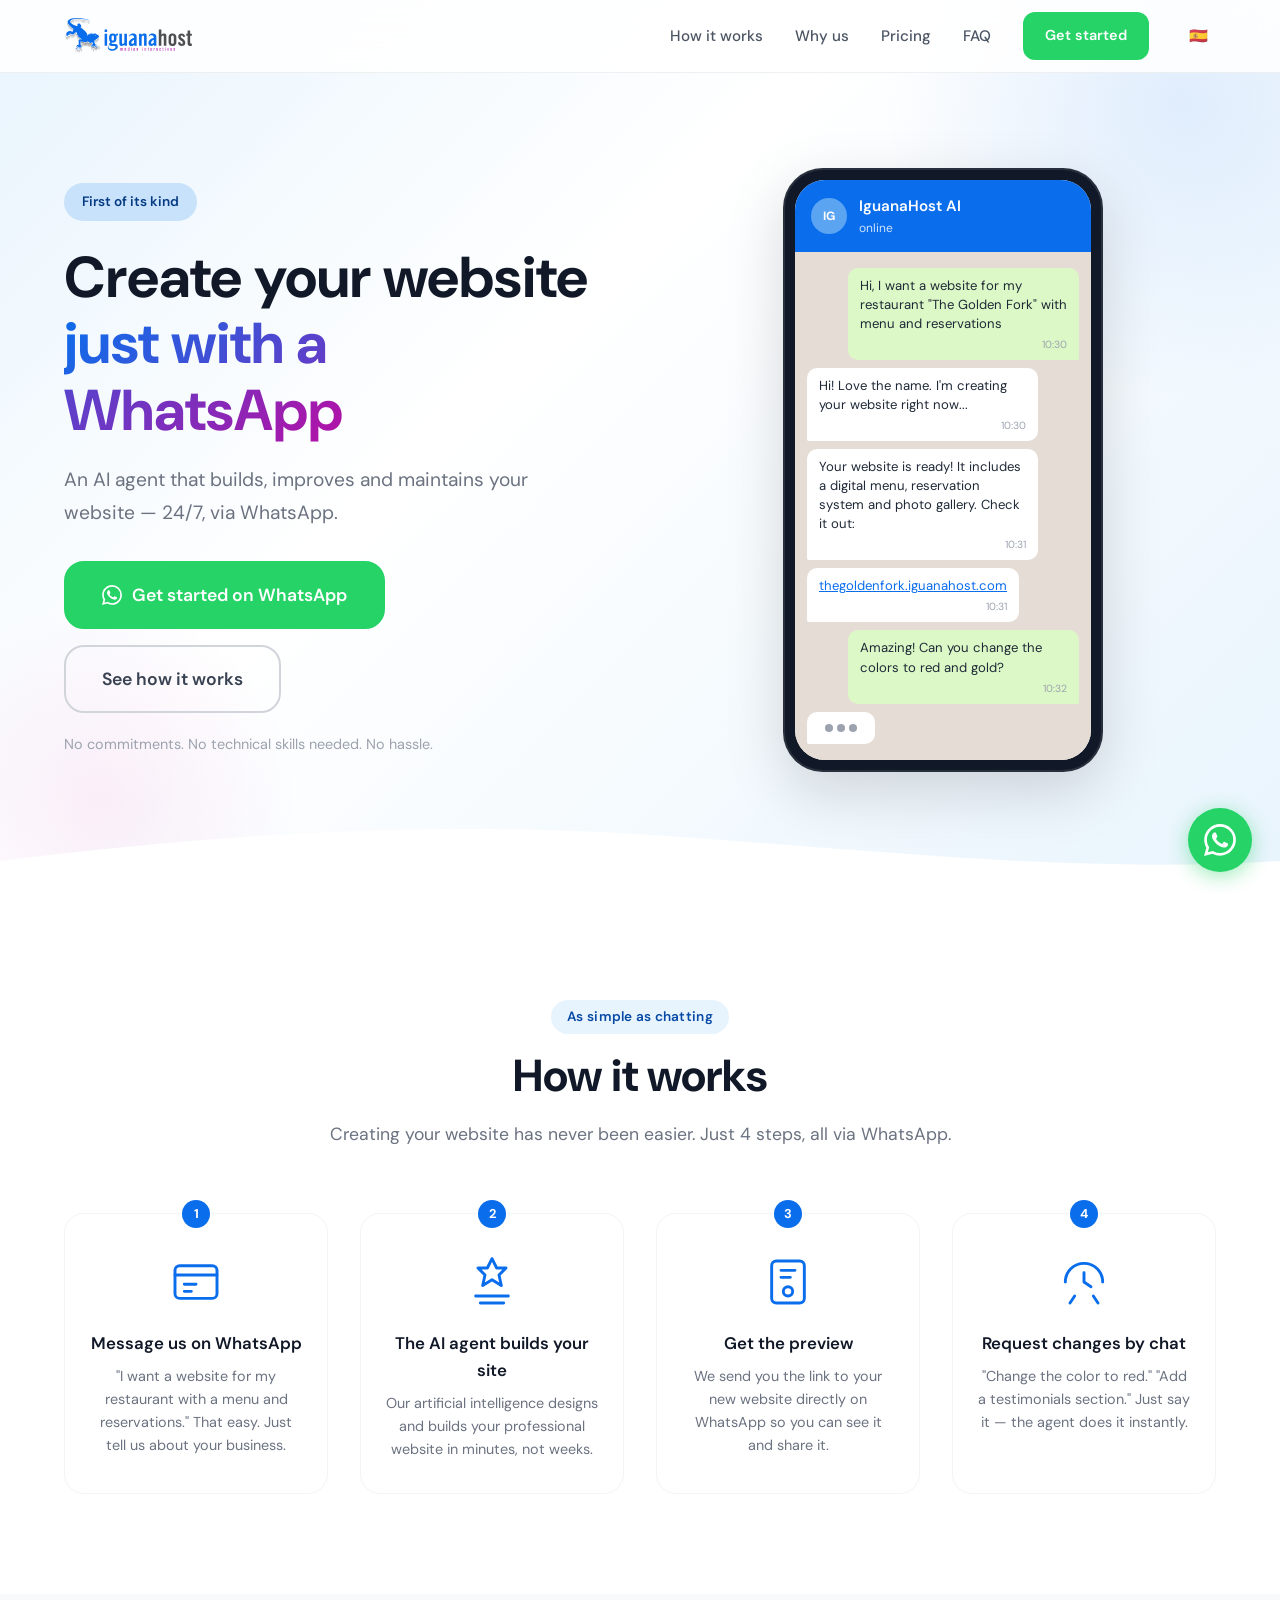
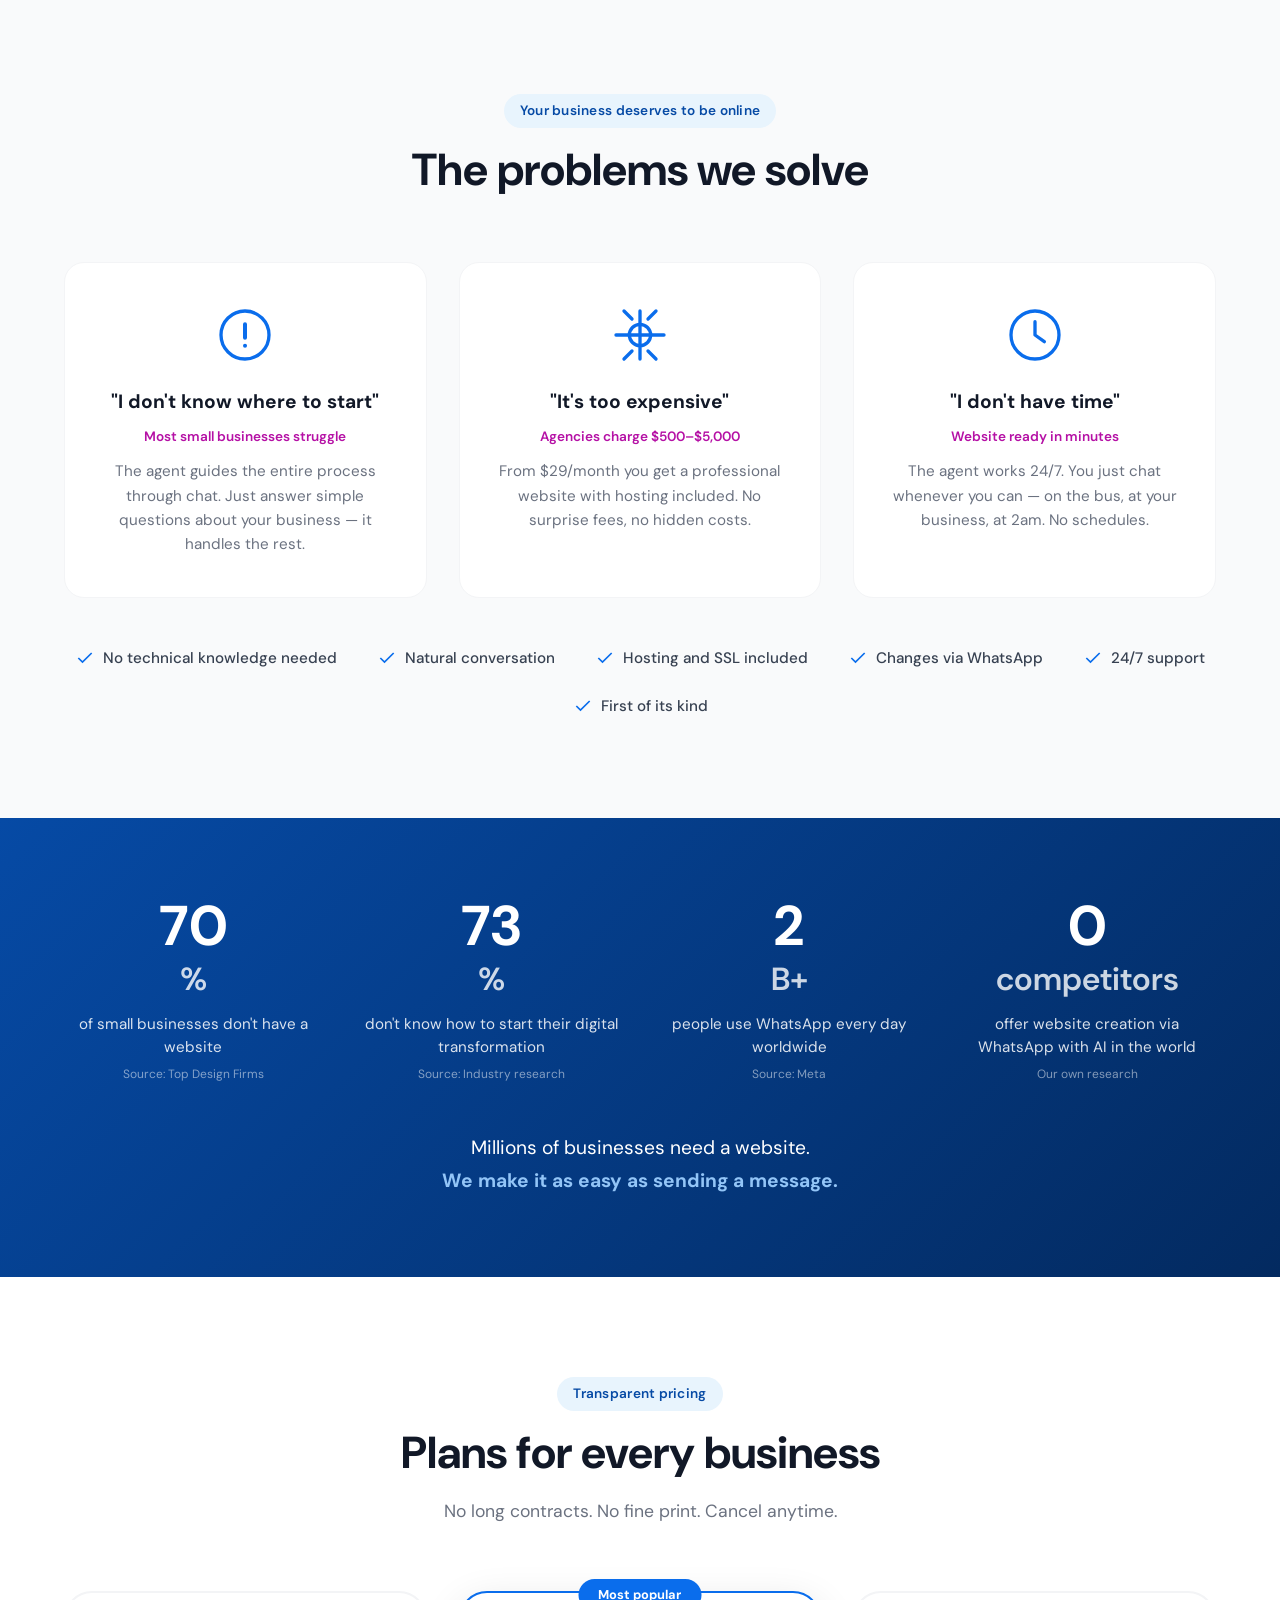
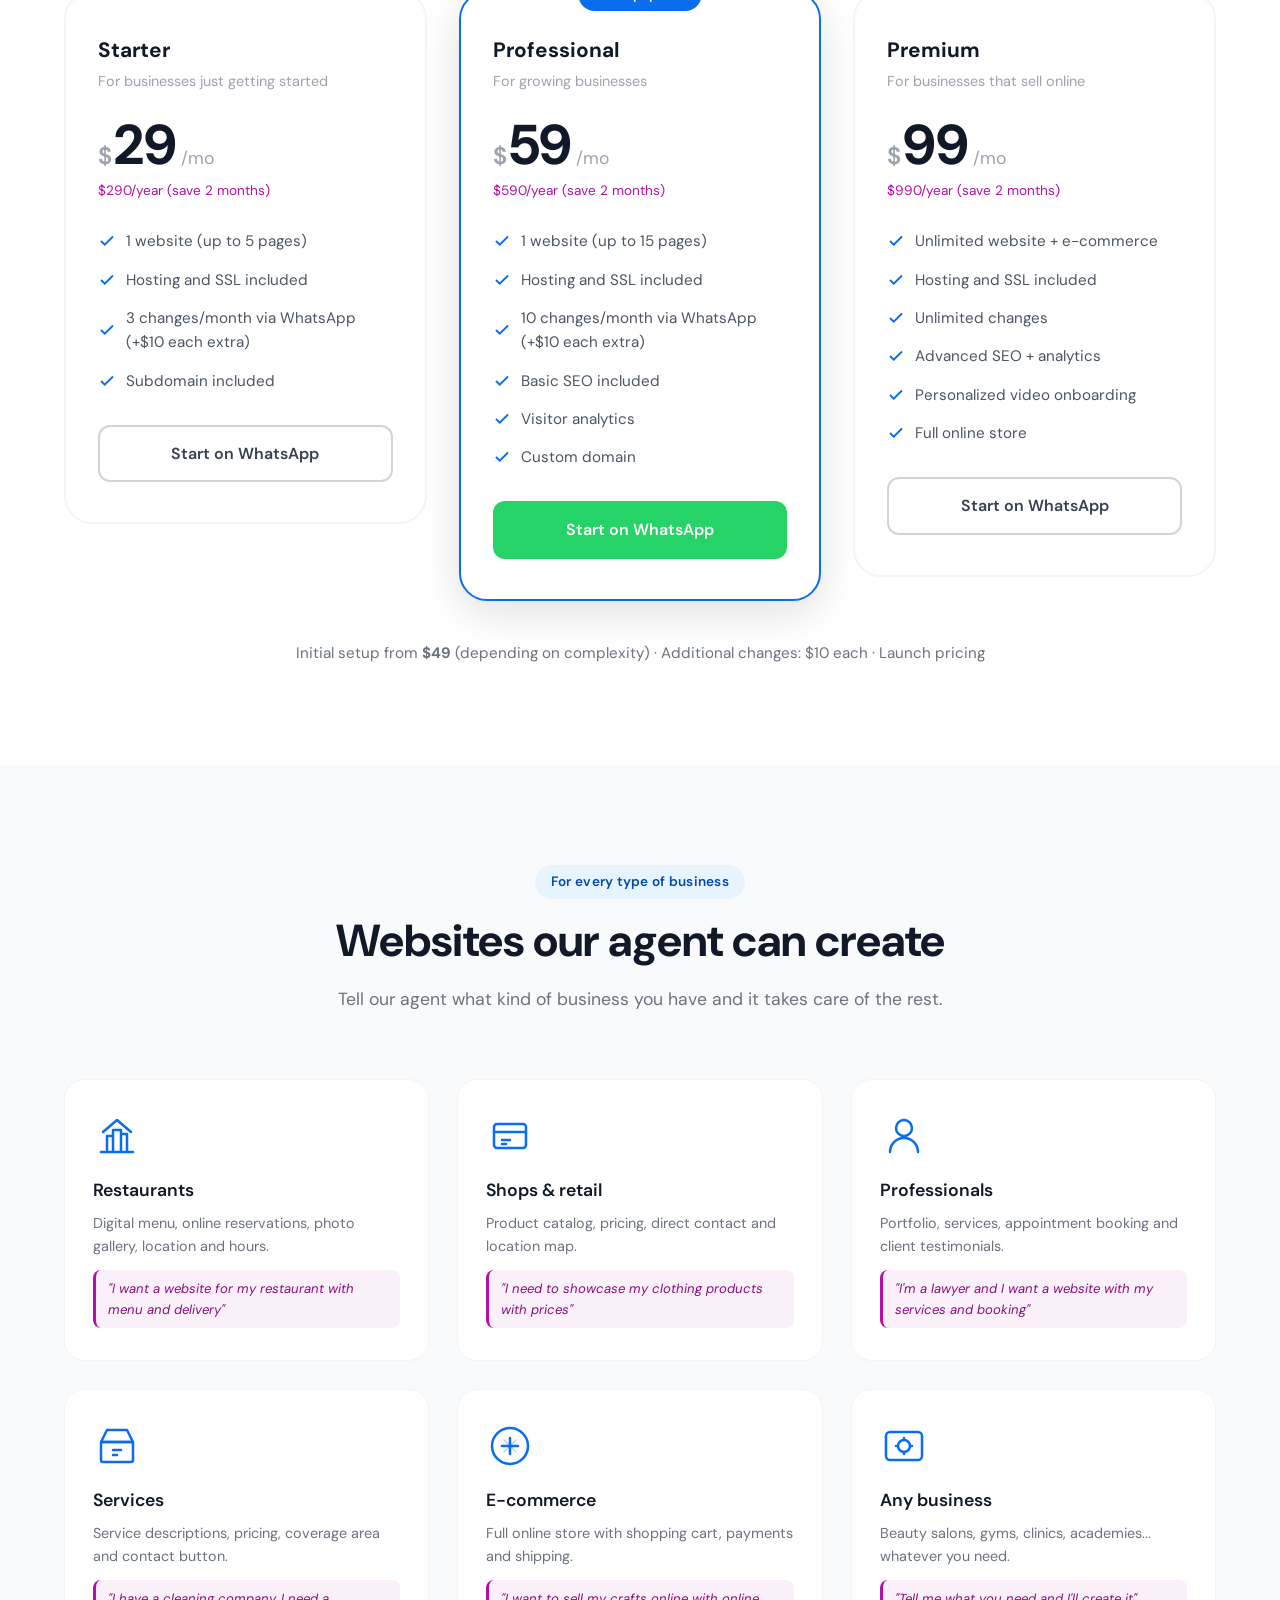
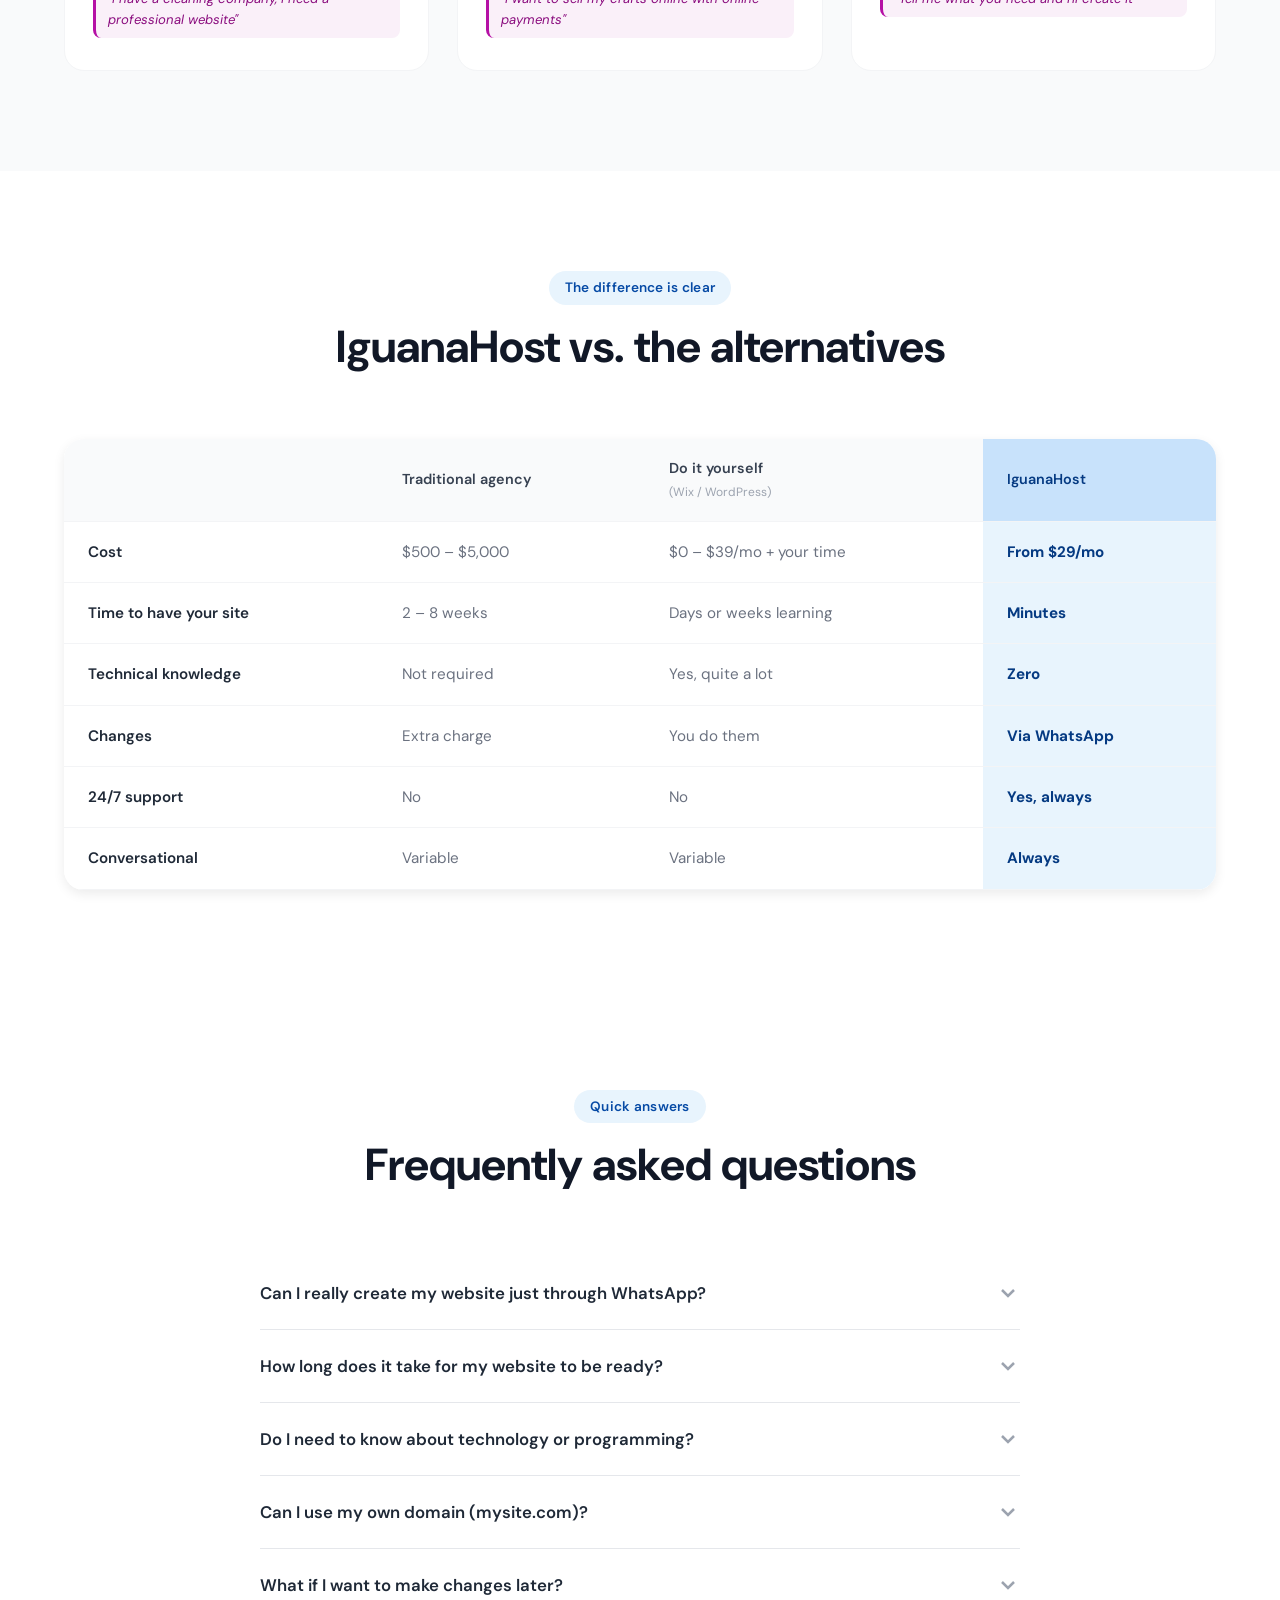
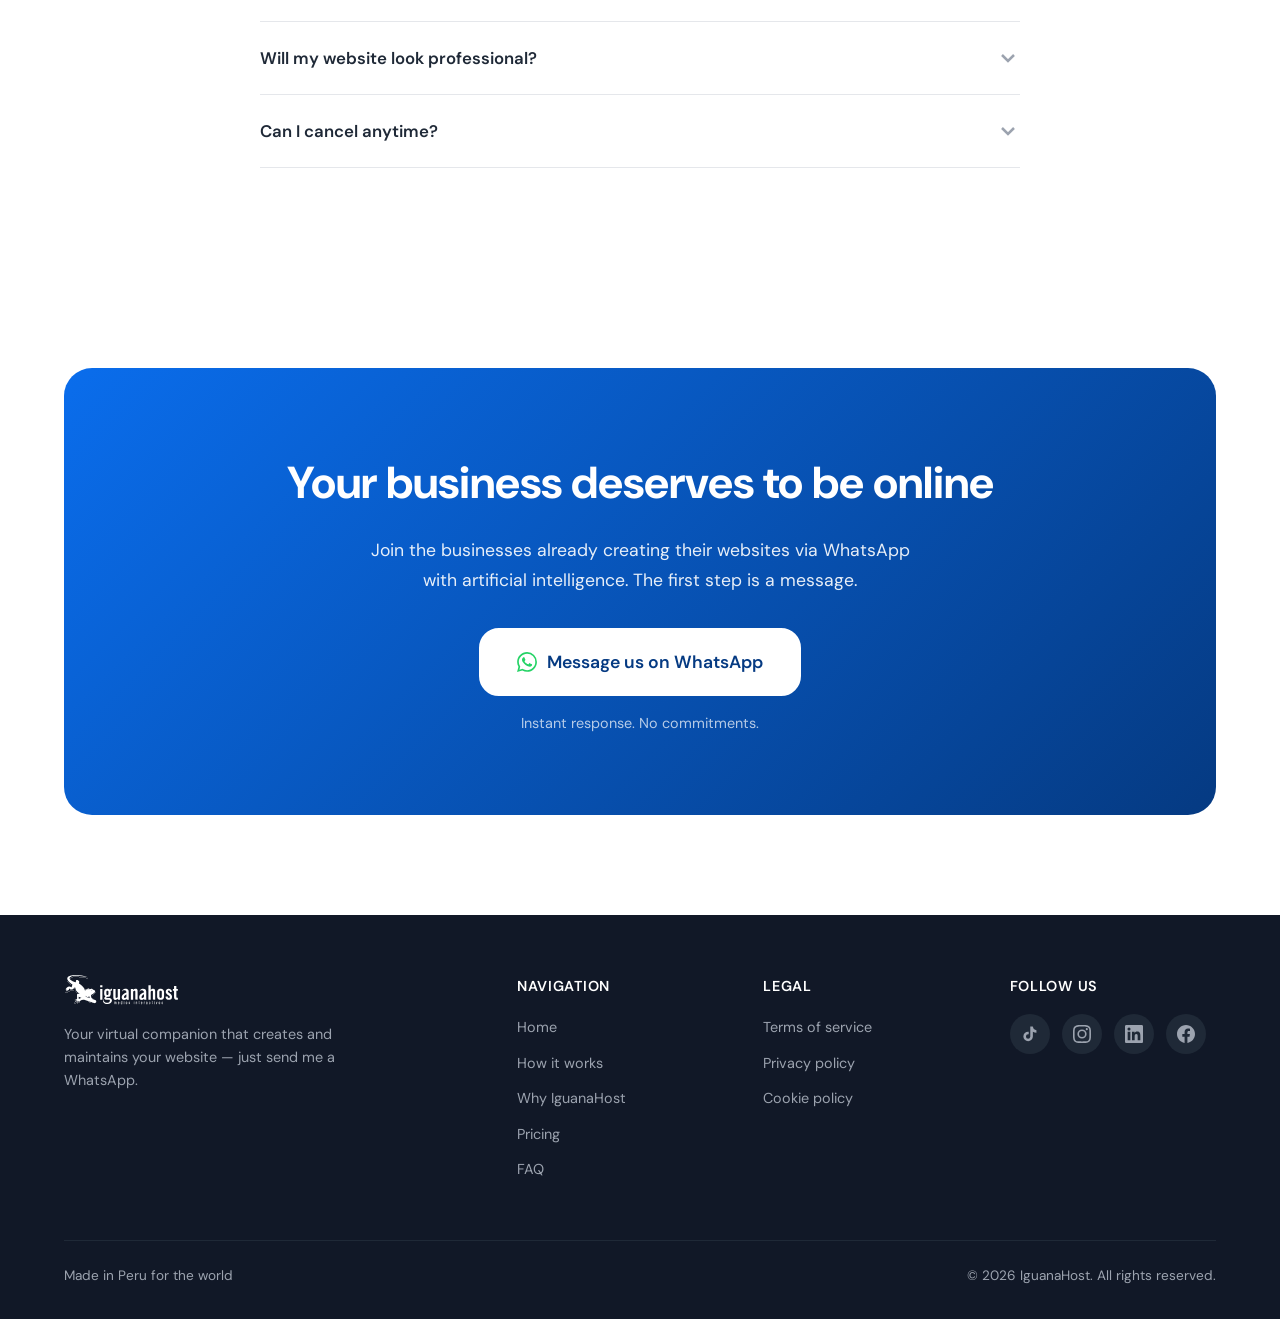
==== en/index.html @ e0871559 "feat: English version with USD pricing + geo-detection + language toggle" ====
<!DOCTYPE html>
<html lang="en">
<head>
  <meta charset="UTF-8">
  <meta name="viewport" content="width=device-width, initial-scale=1.0">
  <title>IguanaHost — Create your website via WhatsApp with artificial intelligence</title>
  <meta name="description" content="The first service that creates, modifies and maintains your website through an AI agent on WhatsApp. From $29/month.">
  <meta property="og:title" content="IguanaHost — Your website via WhatsApp with AI">
  <meta property="og:description" content="Create your professional website with just a WhatsApp message. An AI agent builds, improves and maintains it for you. 24/7.">
  <meta property="og:type" content="website">
  <meta property="og:url" content="https://iguanahost.com/en">
  <meta property="og:image" content="https://iguanahost.com/og-image.jpg">
  <link rel="canonical" href="https://iguanahost.com/en">
  <link rel="alternate" hreflang="es" href="https://iguanahost.com/">
  <link rel="alternate" hreflang="en" href="https://iguanahost.com/en/">
  <link rel="preconnect" href="https://fonts.googleapis.com">
  <link rel="preconnect" href="https://fonts.gstatic.com" crossorigin>
  <link href="https://fonts.googleapis.com/css2?family=DM+Sans:ital,opsz,wght@0,9..40,300;0,9..40,400;0,9..40,500;0,9..40,600;0,9..40,700;1,9..40,400&display=swap" rel="stylesheet">
  <link rel="stylesheet" href="../styles.css">

  <!-- Schema.org markup -->
  <script type="application/ld+json">
  {
    "@context": "https://schema.org",
    "@type": "Organization",
    "name": "IguanaHost",
    "url": "https://iguanahost.com",
    "logo": "https://www.iguanahost.com/iguanalogo.svg",
    "description": "The first conversational web creation service powered by AI agents on WhatsApp.",
    "areaServed": "Worldwide",
    "sameAs": [
      "https://tiktok.com/@iguanahost",
      "https://instagram.com/iguanahost",
      "https://linkedin.com/company/iguanahost",
      "https://facebook.com/iguanahost"
    ]
  }
  </script>
</head>
<body>

  <!-- ========== NAVBAR ========== -->
  <nav class="navbar" id="navbar">
    <div class="container navbar__inner">
      <a href="/en" class="navbar__logo">
        <img class="navbar__logo-icon" src="../iguanalogo.svg" alt="IguanaHost" />
      </a>
      <button class="navbar__toggle" id="navToggle" aria-label="Open menu">
        <span></span><span></span><span></span>
      </button>
      <ul class="navbar__menu" id="navMenu">
        <li><a href="#how-it-works">How it works</a></li>
        <li><a href="#why">Why us</a></li>
        <li><a href="#pricing">Pricing</a></li>
        <li><a href="#faq">FAQ</a></li>
        <li><a href="https://wa.me/51978319571?text=Hi%2C%20I%20want%20to%20create%20my%20website" class="btn btn--sm btn--whatsapp" target="_blank" rel="noopener">Get started</a></li>
        <li><a href="/" class="lang-toggle" onclick="document.cookie='lang=es;path=/;max-age=31536000'" title="Español">&#127466;&#127480;</a></li>
      </ul>
    </div>
  </nav>

  <!-- ========== HERO ========== -->
  <header class="hero" id="top">
    <div class="hero__bg"></div>
    <div class="container hero__inner">
      <div class="hero__content" data-animate="fade-up">
        <span class="hero__badge">First of its kind</span>
        <h1 class="hero__title">
          Create your website<br>
          <span class="hero__title--highlight">just with a WhatsApp</span>
        </h1>
        <p class="hero__subtitle">
          An AI agent that builds, improves and maintains your website — 24/7, via WhatsApp.
        </p>
        <div class="hero__actions">
          <a href="https://wa.me/51978319571?text=Hi%2C%20I%20want%20to%20create%20my%20website" class="btn btn--whatsapp btn--lg" target="_blank" rel="noopener">
            <svg class="btn__icon" viewBox="0 0 24 24" fill="currentColor"><path d="M17.472 14.382c-.297-.149-1.758-.867-2.03-.967-.273-.099-.471-.148-.67.15-.197.297-.767.966-.94 1.164-.173.199-.347.223-.644.075-.297-.15-1.255-.463-2.39-1.475-.883-.788-1.48-1.761-1.653-2.059-.173-.297-.018-.458.13-.606.134-.133.298-.347.446-.52.149-.174.198-.298.298-.497.099-.198.05-.371-.025-.52-.075-.149-.669-1.612-.916-2.207-.242-.579-.487-.5-.669-.51-.173-.008-.371-.01-.57-.01-.198 0-.52.074-.792.372-.272.297-1.04 1.016-1.04 2.479 0 1.462 1.065 2.875 1.213 3.074.149.198 2.096 3.2 5.077 4.487.709.306 1.262.489 1.694.625.712.227 1.36.195 1.871.118.571-.085 1.758-.719 2.006-1.413.248-.694.248-1.289.173-1.413-.074-.124-.272-.198-.57-.347m-5.421 7.403h-.004a9.87 9.87 0 01-5.031-1.378l-.361-.214-3.741.982.998-3.648-.235-.374a9.86 9.86 0 01-1.51-5.26c.001-5.45 4.436-9.884 9.888-9.884 2.64 0 5.122 1.03 6.988 2.898a9.825 9.825 0 012.893 6.994c-.003 5.45-4.437 9.884-9.885 9.884m8.413-18.297A11.815 11.815 0 0012.05 0C5.495 0 .16 5.335.157 11.892c0 2.096.547 4.142 1.588 5.945L.057 24l6.305-1.654a11.882 11.882 0 005.683 1.448h.005c6.554 0 11.89-5.335 11.893-11.893a11.821 11.821 0 00-3.48-8.413z"/></svg>
            Get started on WhatsApp
          </a>
          <a href="#how-it-works" class="btn btn--outline btn--lg">See how it works</a>
        </div>
        <p class="hero__note">No commitments. No technical skills needed. No hassle.</p>
      </div>
      <div class="hero__visual" data-animate="fade-up" data-delay="200">
        <div class="phone-mockup">
          <div class="phone-mockup__screen">
            <div class="chat">
              <div class="chat__header">
                <div class="chat__avatar">IG</div>
                <div>
                  <div class="chat__name">IguanaHost AI</div>
                  <div class="chat__status">online</div>
                </div>
              </div>
              <div class="chat__messages">
                <div class="chat__msg chat__msg--sent">
                  <p>Hi, I want a website for my restaurant "The Golden Fork" with menu and reservations</p>
                  <span class="chat__time">10:30</span>
                </div>
                <div class="chat__msg chat__msg--received">
                  <p>Hi! Love the name. I'm creating your website right now...</p>
                  <span class="chat__time">10:30</span>
                </div>
                <div class="chat__msg chat__msg--received">
                  <p>Your website is ready! It includes a digital menu, reservation system and photo gallery. Check it out:</p>
                  <span class="chat__time">10:31</span>
                </div>
                <div class="chat__msg chat__msg--received chat__msg--link">
                  <p>thegoldenfork.iguanahost.com</p>
                  <span class="chat__time">10:31</span>
                </div>
                <div class="chat__msg chat__msg--sent">
                  <p>Amazing! Can you change the colors to red and gold?</p>
                  <span class="chat__time">10:32</span>
                </div>
                <div class="chat__msg chat__msg--received chat__msg--typing">
                  <div class="typing-dots">
                    <span></span><span></span><span></span>
                  </div>
                </div>
              </div>
            </div>
          </div>
        </div>
      </div>
    </div>
    <div class="hero__wave">
      <svg viewBox="0 0 1440 120" fill="none" xmlns="http://www.w3.org/2000/svg" preserveAspectRatio="none">
        <path d="M0 120V60C240 20 480 0 720 20C960 40 1200 80 1440 60V120H0Z" fill="#ffffff"/>
      </svg>
    </div>
  </header>

  <!-- ========== HOW IT WORKS ========== -->
  <section class="section steps" id="how-it-works">
    <div class="container">
      <div class="section__header" data-animate="fade-up">
        <span class="section__badge">As simple as chatting</span>
        <h2 class="section__title">How it works</h2>
        <p class="section__subtitle">Creating your website has never been easier. Just 4 steps, all via WhatsApp.</p>
      </div>
      <div class="steps__grid">
        <div class="step" data-animate="fade-up" data-delay="0">
          <div class="step__number">1</div>
          <div class="step__icon">
            <svg viewBox="0 0 48 48" fill="none"><rect x="6" y="10" width="36" height="28" rx="4" stroke="currentColor" stroke-width="2.5"/><path d="M6 18h36M14 26h10M14 32h6" stroke="currentColor" stroke-width="2.5" stroke-linecap="round"/></svg>
          </div>
          <h3 class="step__title">Message us on WhatsApp</h3>
          <p class="step__desc">"I want a website for my restaurant with a menu and reservations." That easy. Just tell us about your business.</p>
        </div>
        <div class="step" data-animate="fade-up" data-delay="100">
          <div class="step__number">2</div>
          <div class="step__icon">
            <svg viewBox="0 0 48 48" fill="none"><path d="M24 4l4 8h8l-6 6 2 9-8-5-8 5 2-9-6-6h8l4-8z" stroke="currentColor" stroke-width="2.5" stroke-linejoin="round"/><path d="M10 36h28M14 42h20" stroke="currentColor" stroke-width="2.5" stroke-linecap="round"/></svg>
          </div>
          <h3 class="step__title">The AI agent builds your site</h3>
          <p class="step__desc">Our artificial intelligence designs and builds your professional website in minutes, not weeks.</p>
        </div>
        <div class="step" data-animate="fade-up" data-delay="200">
          <div class="step__number">3</div>
          <div class="step__icon">
            <svg viewBox="0 0 48 48" fill="none"><rect x="10" y="6" width="28" height="36" rx="4" stroke="currentColor" stroke-width="2.5"/><path d="M18 14h12M18 20h8" stroke="currentColor" stroke-width="2.5" stroke-linecap="round"/><circle cx="24" cy="32" r="4" stroke="currentColor" stroke-width="2.5"/></svg>
          </div>
          <h3 class="step__title">Get the preview</h3>
          <p class="step__desc">We send you the link to your new website directly on WhatsApp so you can see it and share it.</p>
        </div>
        <div class="step" data-animate="fade-up" data-delay="300">
          <div class="step__number">4</div>
          <div class="step__icon">
            <svg viewBox="0 0 48 48" fill="none"><path d="M8 24c0-8.837 7.163-16 16-16s16 7.163 16 16" stroke="currentColor" stroke-width="2.5" stroke-linecap="round"/><path d="M24 16v8l6 4" stroke="currentColor" stroke-width="2.5" stroke-linecap="round" stroke-linejoin="round"/><path d="M16 36l-4 6M32 36l4 6" stroke="currentColor" stroke-width="2.5" stroke-linecap="round"/></svg>
          </div>
          <h3 class="step__title">Request changes by chat</h3>
          <p class="step__desc">"Change the color to red." "Add a testimonials section." Just say it — the agent does it instantly.</p>
        </div>
      </div>
    </div>
  </section>

  <!-- ========== WHY IGUANAHOST ========== -->
  <section class="section why" id="why">
    <div class="why__bg"></div>
    <div class="container">
      <div class="section__header" data-animate="fade-up">
        <span class="section__badge">Your business deserves to be online</span>
        <h2 class="section__title">The problems we solve</h2>
      </div>
      <div class="why__grid">
        <div class="why__card" data-animate="fade-up" data-delay="0">
          <div class="why__card-icon">
            <svg viewBox="0 0 48 48" fill="none"><circle cx="24" cy="24" r="18" stroke="currentColor" stroke-width="2.5"/><path d="M24 16v10M24 32h.02" stroke="currentColor" stroke-width="3" stroke-linecap="round"/></svg>
          </div>
          <h3 class="why__card-title">"I don't know where to start"</h3>
          <p class="why__card-stat">Most small businesses struggle</p>
          <p class="why__card-desc">The agent guides the entire process through chat. Just answer simple questions about your business — it handles the rest.</p>
        </div>
        <div class="why__card" data-animate="fade-up" data-delay="100">
          <div class="why__card-icon">
            <svg viewBox="0 0 48 48" fill="none"><path d="M24 6v36M6 24h36" stroke="currentColor" stroke-width="2.5" stroke-linecap="round"/><circle cx="24" cy="24" r="8" stroke="currentColor" stroke-width="2.5"/><path d="M18 12l-6-6M30 12l6-6M18 36l-6 6M30 36l6 6" stroke="currentColor" stroke-width="2.5" stroke-linecap="round"/></svg>
          </div>
          <h3 class="why__card-title">"It's too expensive"</h3>
          <p class="why__card-stat">Agencies charge $500–$5,000</p>
          <p class="why__card-desc">From $29/month you get a professional website with hosting included. No surprise fees, no hidden costs.</p>
        </div>
        <div class="why__card" data-animate="fade-up" data-delay="200">
          <div class="why__card-icon">
            <svg viewBox="0 0 48 48" fill="none"><circle cx="24" cy="24" r="18" stroke="currentColor" stroke-width="2.5"/><path d="M24 14v10l7 5" stroke="currentColor" stroke-width="2.5" stroke-linecap="round" stroke-linejoin="round"/></svg>
          </div>
          <h3 class="why__card-title">"I don't have time"</h3>
          <p class="why__card-stat">Website ready in minutes</p>
          <p class="why__card-desc">The agent works 24/7. You just chat whenever you can — on the bus, at your business, at 2am. No schedules.</p>
        </div>
      </div>
      <div class="why__features" data-animate="fade-up">
        <div class="why__feature">
          <svg viewBox="0 0 24 24" fill="none" stroke="currentColor" stroke-width="2"><polyline points="20 6 9 17 4 12"/></svg>
          <span>No technical knowledge needed</span>
        </div>
        <div class="why__feature">
          <svg viewBox="0 0 24 24" fill="none" stroke="currentColor" stroke-width="2"><polyline points="20 6 9 17 4 12"/></svg>
          <span>Natural conversation</span>
        </div>
        <div class="why__feature">
          <svg viewBox="0 0 24 24" fill="none" stroke="currentColor" stroke-width="2"><polyline points="20 6 9 17 4 12"/></svg>
          <span>Hosting and SSL included</span>
        </div>
        <div class="why__feature">
          <svg viewBox="0 0 24 24" fill="none" stroke="currentColor" stroke-width="2"><polyline points="20 6 9 17 4 12"/></svg>
          <span>Changes via WhatsApp</span>
        </div>
        <div class="why__feature">
          <svg viewBox="0 0 24 24" fill="none" stroke="currentColor" stroke-width="2"><polyline points="20 6 9 17 4 12"/></svg>
          <span>24/7 support</span>
        </div>
        <div class="why__feature">
          <svg viewBox="0 0 24 24" fill="none" stroke="currentColor" stroke-width="2"><polyline points="20 6 9 17 4 12"/></svg>
          <span>First of its kind</span>
        </div>
      </div>
    </div>
  </section>

  <!-- ========== STATS ========== -->
  <section class="section stats">
    <div class="container">
      <div class="stats__grid" data-animate="fade-up">
        <div class="stat">
          <div class="stat__number" data-count="70">0</div>
          <div class="stat__suffix">%</div>
          <p class="stat__label">of small businesses don't have a website</p>
          <span class="stat__source">Source: Top Design Firms</span>
        </div>
        <div class="stat">
          <div class="stat__number" data-count="73">0</div>
          <div class="stat__suffix">%</div>
          <p class="stat__label">don't know how to start their digital transformation</p>
          <span class="stat__source">Source: Industry research</span>
        </div>
        <div class="stat">
          <div class="stat__number" data-count="2">0</div>
          <div class="stat__suffix">B+</div>
          <p class="stat__label">people use WhatsApp every day worldwide</p>
          <span class="stat__source">Source: Meta</span>
        </div>
        <div class="stat">
          <div class="stat__number" data-count="0">0</div>
          <div class="stat__suffix">competitors</div>
          <p class="stat__label">offer website creation via WhatsApp with AI in the world</p>
          <span class="stat__source">Our own research</span>
        </div>
      </div>
      <p class="stats__cta" data-animate="fade-up">Millions of businesses need a website.<br><strong>We make it as easy as sending a message.</strong></p>
    </div>
  </section>

  <!-- ========== PRICING ========== -->
  <section class="section pricing" id="pricing">
    <div class="container">
      <div class="section__header" data-animate="fade-up">
        <span class="section__badge">Transparent pricing</span>
        <h2 class="section__title">Plans for every business</h2>
        <p class="section__subtitle">No long contracts. No fine print. Cancel anytime.</p>
      </div>
      <div class="pricing__grid">
        <!-- Starter -->
        <div class="pricing__card" data-animate="fade-up" data-delay="0">
          <div class="pricing__card-header">
            <h3 class="pricing__plan">Starter</h3>
            <p class="pricing__desc">For businesses just getting started</p>
          </div>
          <div class="pricing__price">
            <span class="pricing__currency">$</span>
            <span class="pricing__amount">29</span>
            <span class="pricing__period">/mo</span>
          </div>
          <p class="pricing__annual">$290/year (save 2 months)</p>
          <ul class="pricing__features">
            <li>
              <svg viewBox="0 0 24 24" fill="none" stroke="currentColor" stroke-width="2.5"><polyline points="20 6 9 17 4 12"/></svg>
              1 website (up to 5 pages)
            </li>
            <li>
              <svg viewBox="0 0 24 24" fill="none" stroke="currentColor" stroke-width="2.5"><polyline points="20 6 9 17 4 12"/></svg>
              Hosting and SSL included
            </li>
            <li>
              <svg viewBox="0 0 24 24" fill="none" stroke="currentColor" stroke-width="2.5"><polyline points="20 6 9 17 4 12"/></svg>
              3 changes/month via WhatsApp (+$10 each extra)
            </li>
            <li>
              <svg viewBox="0 0 24 24" fill="none" stroke="currentColor" stroke-width="2.5"><polyline points="20 6 9 17 4 12"/></svg>
              Subdomain included
            </li>
          </ul>
          <a href="https://wa.me/51978319571?text=Hi%2C%20I'm%20interested%20in%20the%20Starter%20plan" class="btn btn--outline btn--block" target="_blank" rel="noopener">Start on WhatsApp</a>
        </div>
        <!-- Professional -->
        <div class="pricing__card pricing__card--featured" data-animate="fade-up" data-delay="100">
          <div class="pricing__card-badge">Most popular</div>
          <div class="pricing__card-header">
            <h3 class="pricing__plan">Professional</h3>
            <p class="pricing__desc">For growing businesses</p>
          </div>
          <div class="pricing__price">
            <span class="pricing__currency">$</span>
            <span class="pricing__amount">59</span>
            <span class="pricing__period">/mo</span>
          </div>
          <p class="pricing__annual">$590/year (save 2 months)</p>
          <ul class="pricing__features">
            <li>
              <svg viewBox="0 0 24 24" fill="none" stroke="currentColor" stroke-width="2.5"><polyline points="20 6 9 17 4 12"/></svg>
              1 website (up to 15 pages)
            </li>
            <li>
              <svg viewBox="0 0 24 24" fill="none" stroke="currentColor" stroke-width="2.5"><polyline points="20 6 9 17 4 12"/></svg>
              Hosting and SSL included
            </li>
            <li>
              <svg viewBox="0 0 24 24" fill="none" stroke="currentColor" stroke-width="2.5"><polyline points="20 6 9 17 4 12"/></svg>
              10 changes/month via WhatsApp (+$10 each extra)
            </li>
            <li>
              <svg viewBox="0 0 24 24" fill="none" stroke="currentColor" stroke-width="2.5"><polyline points="20 6 9 17 4 12"/></svg>
              Basic SEO included
            </li>
            <li>
              <svg viewBox="0 0 24 24" fill="none" stroke="currentColor" stroke-width="2.5"><polyline points="20 6 9 17 4 12"/></svg>
              Visitor analytics
            </li>
            <li>
              <svg viewBox="0 0 24 24" fill="none" stroke="currentColor" stroke-width="2.5"><polyline points="20 6 9 17 4 12"/></svg>
              Custom domain
            </li>
          </ul>
          <a href="https://wa.me/51978319571?text=Hi%2C%20I'm%20interested%20in%20the%20Professional%20plan" class="btn btn--whatsapp btn--block" target="_blank" rel="noopener">Start on WhatsApp</a>
        </div>
        <!-- Premium -->
        <div class="pricing__card" data-animate="fade-up" data-delay="200">
          <div class="pricing__card-header">
            <h3 class="pricing__plan">Premium</h3>
            <p class="pricing__desc">For businesses that sell online</p>
          </div>
          <div class="pricing__price">
            <span class="pricing__currency">$</span>
            <span class="pricing__amount">99</span>
            <span class="pricing__period">/mo</span>
          </div>
          <p class="pricing__annual">$990/year (save 2 months)</p>
          <ul class="pricing__features">
            <li>
              <svg viewBox="0 0 24 24" fill="none" stroke="currentColor" stroke-width="2.5"><polyline points="20 6 9 17 4 12"/></svg>
              Unlimited website + e-commerce
            </li>
            <li>
              <svg viewBox="0 0 24 24" fill="none" stroke="currentColor" stroke-width="2.5"><polyline points="20 6 9 17 4 12"/></svg>
              Hosting and SSL included
            </li>
            <li>
              <svg viewBox="0 0 24 24" fill="none" stroke="currentColor" stroke-width="2.5"><polyline points="20 6 9 17 4 12"/></svg>
              Unlimited changes
            </li>
            <li>
              <svg viewBox="0 0 24 24" fill="none" stroke="currentColor" stroke-width="2.5"><polyline points="20 6 9 17 4 12"/></svg>
              Advanced SEO + analytics
            </li>
            <li>
              <svg viewBox="0 0 24 24" fill="none" stroke="currentColor" stroke-width="2.5"><polyline points="20 6 9 17 4 12"/></svg>
              Personalized video onboarding
            </li>
            <li>
              <svg viewBox="0 0 24 24" fill="none" stroke="currentColor" stroke-width="2.5"><polyline points="20 6 9 17 4 12"/></svg>
              Full online store
            </li>
          </ul>
          <a href="https://wa.me/51978319571?text=Hi%2C%20I'm%20interested%20in%20the%20Premium%20plan" class="btn btn--outline btn--block" target="_blank" rel="noopener">Start on WhatsApp</a>
        </div>
      </div>
      <p class="pricing__setup" data-animate="fade-up">Initial setup from <strong>$49</strong> (depending on complexity) &middot; Additional changes: $10 each &middot; Launch pricing</p>
    </div>
  </section>

  <!-- ========== USE CASES ========== -->
  <section class="section usecases">
    <div class="container">
      <div class="section__header" data-animate="fade-up">
        <span class="section__badge">For every type of business</span>
        <h2 class="section__title">Websites our agent can create</h2>
        <p class="section__subtitle">Tell our agent what kind of business you have and it takes care of the rest.</p>
      </div>
      <div class="usecases__grid">
        <div class="usecase" data-animate="fade-up" data-delay="0">
          <div class="usecase__icon">
            <svg viewBox="0 0 48 48" fill="none"><path d="M8 40h32M14 40V24h6v16M20 40V18h8v22M28 40V22h6v18" stroke="currentColor" stroke-width="2.5" stroke-linecap="round" stroke-linejoin="round"/><path d="M10 20l14-12 14 12" stroke="currentColor" stroke-width="2.5" stroke-linecap="round" stroke-linejoin="round"/></svg>
          </div>
          <h3 class="usecase__title">Restaurants</h3>
          <p class="usecase__desc">Digital menu, online reservations, photo gallery, location and hours.</p>
          <span class="usecase__example">"I want a website for my restaurant with menu and delivery"</span>
        </div>
        <div class="usecase" data-animate="fade-up" data-delay="100">
          <div class="usecase__icon">
            <svg viewBox="0 0 48 48" fill="none"><rect x="8" y="12" width="32" height="24" rx="3" stroke="currentColor" stroke-width="2.5"/><path d="M8 20h32M16 28h8M16 32h4" stroke="currentColor" stroke-width="2.5" stroke-linecap="round"/></svg>
          </div>
          <h3 class="usecase__title">Shops & retail</h3>
          <p class="usecase__desc">Product catalog, pricing, direct contact and location map.</p>
          <span class="usecase__example">"I need to showcase my clothing products with prices"</span>
        </div>
        <div class="usecase" data-animate="fade-up" data-delay="200">
          <div class="usecase__icon">
            <svg viewBox="0 0 48 48" fill="none"><circle cx="24" cy="16" r="8" stroke="currentColor" stroke-width="2.5"/><path d="M10 40c0-7.732 6.268-14 14-14s14 6.268 14 14" stroke="currentColor" stroke-width="2.5" stroke-linecap="round"/></svg>
          </div>
          <h3 class="usecase__title">Professionals</h3>
          <p class="usecase__desc">Portfolio, services, appointment booking and client testimonials.</p>
          <span class="usecase__example">"I'm a lawyer and I want a website with my services and booking"</span>
        </div>
        <div class="usecase" data-animate="fade-up" data-delay="300">
          <div class="usecase__icon">
            <svg viewBox="0 0 48 48" fill="none"><path d="M14 8h20l6 12H8l6-12z" stroke="currentColor" stroke-width="2.5" stroke-linejoin="round"/><rect x="8" y="20" width="32" height="20" rx="2" stroke="currentColor" stroke-width="2.5"/><path d="M20 28h8M20 33h4" stroke="currentColor" stroke-width="2.5" stroke-linecap="round"/></svg>
          </div>
          <h3 class="usecase__title">Services</h3>
          <p class="usecase__desc">Service descriptions, pricing, coverage area and contact button.</p>
          <span class="usecase__example">"I have a cleaning company, I need a professional website"</span>
        </div>
        <div class="usecase" data-animate="fade-up" data-delay="400">
          <div class="usecase__icon">
            <svg viewBox="0 0 48 48" fill="none"><circle cx="24" cy="24" r="18" stroke="currentColor" stroke-width="2.5"/><path d="M16 24h16M24 16v16" stroke="currentColor" stroke-width="2.5" stroke-linecap="round"/><path d="M18 18l12 12M30 18L18 30" stroke="currentColor" stroke-width="1.5" stroke-linecap="round" opacity=".3"/></svg>
          </div>
          <h3 class="usecase__title">E-commerce</h3>
          <p class="usecase__desc">Full online store with shopping cart, payments and shipping.</p>
          <span class="usecase__example">"I want to sell my crafts online with online payments"</span>
        </div>
        <div class="usecase" data-animate="fade-up" data-delay="500">
          <div class="usecase__icon">
            <svg viewBox="0 0 48 48" fill="none"><rect x="6" y="10" width="36" height="28" rx="4" stroke="currentColor" stroke-width="2.5"/><circle cx="24" cy="24" r="6" stroke="currentColor" stroke-width="2.5"/><path d="M24 18v-2M24 32v-2M30 24h2M16 24h2" stroke="currentColor" stroke-width="2.5" stroke-linecap="round"/></svg>
          </div>
          <h3 class="usecase__title">Any business</h3>
          <p class="usecase__desc">Beauty salons, gyms, clinics, academies... whatever you need.</p>
          <span class="usecase__example">"Tell me what you need and I'll create it"</span>
        </div>
      </div>
    </div>
  </section>

  <!-- ========== COMPARISON ========== -->
  <section class="section comparison">
    <div class="container">
      <div class="section__header" data-animate="fade-up">
        <span class="section__badge">The difference is clear</span>
        <h2 class="section__title">IguanaHost vs. the alternatives</h2>
      </div>
      <div class="comparison__table-wrap" data-animate="fade-up">
        <table class="comparison__table">
          <thead>
            <tr>
              <th></th>
              <th>Traditional agency</th>
              <th>Do it yourself<br><small>(Wix / WordPress)</small></th>
              <th class="comparison__highlight">IguanaHost</th>
            </tr>
          </thead>
          <tbody>
            <tr>
              <td class="comparison__label">Cost</td>
              <td>$500 – $5,000</td>
              <td>$0 – $39/mo + your time</td>
              <td class="comparison__highlight"><strong>From $29/mo</strong></td>
            </tr>
            <tr>
              <td class="comparison__label">Time to have your site</td>
              <td>2 – 8 weeks</td>
              <td>Days or weeks learning</td>
              <td class="comparison__highlight"><strong>Minutes</strong></td>
            </tr>
            <tr>
              <td class="comparison__label">Technical knowledge</td>
              <td>Not required</td>
              <td>Yes, quite a lot</td>
              <td class="comparison__highlight"><strong>Zero</strong></td>
            </tr>
            <tr>
              <td class="comparison__label">Changes</td>
              <td>Extra charge</td>
              <td>You do them</td>
              <td class="comparison__highlight"><strong>Via WhatsApp</strong></td>
            </tr>
            <tr>
              <td class="comparison__label">24/7 support</td>
              <td>No</td>
              <td>No</td>
              <td class="comparison__highlight"><strong>Yes, always</strong></td>
            </tr>
            <tr>
              <td class="comparison__label">Conversational</td>
              <td>Variable</td>
              <td>Variable</td>
              <td class="comparison__highlight"><strong>Always</strong></td>
            </tr>
          </tbody>
        </table>
      </div>
    </div>
  </section>

  <!-- ========== FAQ ========== -->
  <section class="section faq" id="faq">
    <div class="container">
      <div class="section__header" data-animate="fade-up">
        <span class="section__badge">Quick answers</span>
        <h2 class="section__title">Frequently asked questions</h2>
      </div>
      <div class="faq__list" data-animate="fade-up">
        <div class="faq__item">
          <button class="faq__question" aria-expanded="false">
            <span>Can I really create my website just through WhatsApp?</span>
            <svg class="faq__chevron" viewBox="0 0 24 24" fill="none" stroke="currentColor" stroke-width="2.5"><path d="M6 9l6 6 6-6"/></svg>
          </button>
          <div class="faq__answer">
            <p>Yes. Our AI agent understands what you need through natural conversation. Just tell it about your business, what you want to show, and it builds your complete website. It's like talking to an expert web designer, but available 24/7.</p>
          </div>
        </div>
        <div class="faq__item">
          <button class="faq__question" aria-expanded="false">
            <span>How long does it take for my website to be ready?</span>
            <svg class="faq__chevron" viewBox="0 0 24 24" fill="none" stroke="currentColor" stroke-width="2.5"><path d="M6 9l6 6 6-6"/></svg>
          </button>
          <div class="faq__answer">
            <p>The first version of your website can be ready in minutes. Iterations and adjustments you request are also fast — usually in less than a minute after your message.</p>
          </div>
        </div>
        <div class="faq__item">
          <button class="faq__question" aria-expanded="false">
            <span>Do I need to know about technology or programming?</span>
            <svg class="faq__chevron" viewBox="0 0 24 24" fill="none" stroke="currentColor" stroke-width="2.5"><path d="M6 9l6 6 6-6"/></svg>
          </button>
          <div class="faq__answer">
            <p>Not at all. If you know how to use WhatsApp, you can have your website. You don't need to know about HTML, design, hosting or anything technical. Our agent takes care of absolutely everything.</p>
          </div>
        </div>
        <div class="faq__item">
          <button class="faq__question" aria-expanded="false">
            <span>Can I use my own domain (mysite.com)?</span>
            <svg class="faq__chevron" viewBox="0 0 24 24" fill="none" stroke="currentColor" stroke-width="2.5"><path d="M6 9l6 6 6-6"/></svg>
          </button>
          <div class="faq__answer">
            <p>Yes, we help you connect your own domain. We also offer free subdomains like yourbusiness.iguanahost.com so you can get started immediately while you configure your domain.</p>
          </div>
        </div>
        <div class="faq__item">
          <button class="faq__question" aria-expanded="false">
            <span>What if I want to make changes later?</span>
            <svg class="faq__chevron" viewBox="0 0 24 24" fill="none" stroke="currentColor" stroke-width="2.5"><path d="M6 9l6 6 6-6"/></svg>
          </button>
          <div class="faq__answer">
            <p>Just message us on WhatsApp. "Change the phone number", "add a photo", "update the hours" — whatever you need. The agent makes the changes according to your plan. It's like having a personal web designer available 24/7.</p>
          </div>
        </div>
        <div class="faq__item">
          <button class="faq__question" aria-expanded="false">
            <span>Will my website look professional?</span>
            <svg class="faq__chevron" viewBox="0 0 24 24" fill="none" stroke="currentColor" stroke-width="2.5"><path d="M6 9l6 6 6-6"/></svg>
          </button>
          <div class="faq__answer">
            <p>Absolutely. Our agent uses the best practices in modern web design. Your site will be responsive (looks great on mobile and desktop), fast, optimized for Google, and with SSL security certificate included.</p>
          </div>
        </div>
        <div class="faq__item">
          <button class="faq__question" aria-expanded="false">
            <span>Can I cancel anytime?</span>
            <svg class="faq__chevron" viewBox="0 0 24 24" fill="none" stroke="currentColor" stroke-width="2.5"><path d="M6 9l6 6 6-6"/></svg>
          </button>
          <div class="faq__answer">
            <p>Yes, there are no lock-in contracts. You can cancel your plan at any time. If you choose the annual plan, you get a 2-month discount.</p>
          </div>
        </div>
      </div>
    </div>
  </section>

  <!-- ========== CTA FINAL ========== -->
  <section class="section cta-final">
    <div class="container">
      <div class="cta-final__inner" data-animate="fade-up">
        <h2 class="cta-final__title">Your business deserves to be online</h2>
        <p class="cta-final__text">Join the businesses already creating their websites via WhatsApp with artificial intelligence. The first step is a message.</p>
        <a href="https://wa.me/51978319571?text=Hi%2C%20I%20want%20to%20create%20my%20website" class="btn btn--whatsapp btn--lg" target="_blank" rel="noopener">
          <svg class="btn__icon" viewBox="0 0 24 24" fill="currentColor"><path d="M17.472 14.382c-.297-.149-1.758-.867-2.03-.967-.273-.099-.471-.148-.67.15-.197.297-.767.966-.94 1.164-.173.199-.347.223-.644.075-.297-.15-1.255-.463-2.39-1.475-.883-.788-1.48-1.761-1.653-2.059-.173-.297-.018-.458.13-.606.134-.133.298-.347.446-.52.149-.174.198-.298.298-.497.099-.198.05-.371-.025-.52-.075-.149-.669-1.612-.916-2.207-.242-.579-.487-.5-.669-.51-.173-.008-.371-.01-.57-.01-.198 0-.52.074-.792.372-.272.297-1.04 1.016-1.04 2.479 0 1.462 1.065 2.875 1.213 3.074.149.198 2.096 3.2 5.077 4.487.709.306 1.262.489 1.694.625.712.227 1.36.195 1.871.118.571-.085 1.758-.719 2.006-1.413.248-.694.248-1.289.173-1.413-.074-.124-.272-.198-.57-.347m-5.421 7.403h-.004a9.87 9.87 0 01-5.031-1.378l-.361-.214-3.741.982.998-3.648-.235-.374a9.86 9.86 0 01-1.51-5.26c.001-5.45 4.436-9.884 9.888-9.884 2.64 0 5.122 1.03 6.988 2.898a9.825 9.825 0 012.893 6.994c-.003 5.45-4.437 9.884-9.885 9.884m8.413-18.297A11.815 11.815 0 0012.05 0C5.495 0 .16 5.335.157 11.892c0 2.096.547 4.142 1.588 5.945L.057 24l6.305-1.654a11.882 11.882 0 005.683 1.448h.005c6.554 0 11.89-5.335 11.893-11.893a11.821 11.821 0 00-3.48-8.413z"/></svg>
          Message us on WhatsApp
        </a>
        <p class="cta-final__note">Instant response. No commitments.</p>
      </div>
    </div>
  </section>

  <!-- ========== FOOTER ========== -->
  <footer class="footer">
    <div class="container">
      <div class="footer__inner">
        <div class="footer__brand">
          <a href="/en" class="navbar__logo navbar__logo--footer">
            <img class="navbar__logo-icon" src="../iguanalogo.svg" alt="IguanaHost" />
          </a>
          <p class="footer__tagline">Your virtual companion that creates and maintains your website — just send me a WhatsApp.</p>
        </div>
        <div class="footer__links">
          <h4>Navigation</h4>
          <ul>
            <li><a href="#top">Home</a></li>
            <li><a href="#how-it-works">How it works</a></li>
            <li><a href="#why">Why IguanaHost</a></li>
            <li><a href="#pricing">Pricing</a></li>
            <li><a href="#faq">FAQ</a></li>
          </ul>
        </div>
        <div class="footer__links">
          <h4>Legal</h4>
          <ul>
            <li><a href="#">Terms of service</a></li>
            <li><a href="#">Privacy policy</a></li>
            <li><a href="#">Cookie policy</a></li>
          </ul>
        </div>
        <div class="footer__social">
          <h4>Follow us</h4>
          <div class="footer__social-icons">
            <a href="#" aria-label="TikTok" target="_blank" rel="noopener">
              <svg viewBox="0 0 24 24" fill="currentColor"><path d="M19.59 6.69a4.83 4.83 0 01-3.77-4.25V2h-3.45v13.67a2.89 2.89 0 01-2.88 2.5 2.89 2.89 0 01-2.89-2.89 2.89 2.89 0 012.89-2.89c.28 0 .54.04.79.1v-3.5a6.37 6.37 0 00-.79-.05A6.34 6.34 0 003.15 15.2a6.34 6.34 0 006.34 6.34 6.34 6.34 0 006.34-6.34V8.88a8.28 8.28 0 004.76 1.5V6.93a4.84 4.84 0 01-1-.24z"/></svg>
            </a>
            <a href="#" aria-label="Instagram" target="_blank" rel="noopener">
              <svg viewBox="0 0 24 24" fill="currentColor"><path d="M12 2.163c3.204 0 3.584.012 4.85.07 3.252.148 4.771 1.691 4.919 4.919.058 1.265.069 1.645.069 4.849 0 3.205-.012 3.584-.069 4.849-.149 3.225-1.664 4.771-4.919 4.919-1.266.058-1.644.07-4.85.07-3.204 0-3.584-.012-4.849-.07-3.26-.149-4.771-1.699-4.919-4.92-.058-1.265-.07-1.644-.07-4.849 0-3.204.013-3.583.07-4.849.149-3.227 1.664-4.771 4.919-4.919 1.266-.057 1.645-.069 4.849-.069zM12 0C8.741 0 8.333.014 7.053.072 2.695.272.273 2.69.073 7.052.014 8.333 0 8.741 0 12c0 3.259.014 3.668.072 4.948.2 4.358 2.618 6.78 6.98 6.98C8.333 23.986 8.741 24 12 24c3.259 0 3.668-.014 4.948-.072 4.354-.2 6.782-2.618 6.979-6.98.059-1.28.073-1.689.073-4.948 0-3.259-.014-3.667-.072-4.947-.196-4.354-2.617-6.78-6.979-6.98C15.668.014 15.259 0 12 0zm0 5.838a6.162 6.162 0 100 12.324 6.162 6.162 0 000-12.324zM12 16a4 4 0 110-8 4 4 0 010 8zm6.406-11.845a1.44 1.44 0 100 2.881 1.44 1.44 0 000-2.881z"/></svg>
            </a>
            <a href="#" aria-label="LinkedIn" target="_blank" rel="noopener">
              <svg viewBox="0 0 24 24" fill="currentColor"><path d="M20.447 20.452h-3.554v-5.569c0-1.328-.027-3.037-1.852-3.037-1.853 0-2.136 1.445-2.136 2.939v5.667H9.351V9h3.414v1.561h.046c.477-.9 1.637-1.85 3.37-1.85 3.601 0 4.267 2.37 4.267 5.455v6.286zM5.337 7.433a2.062 2.062 0 01-2.063-2.065 2.064 2.064 0 112.063 2.065zm1.782 13.019H3.555V9h3.564v11.452zM22.225 0H1.771C.792 0 0 .774 0 1.729v20.542C0 23.227.792 24 1.771 24h20.451C23.2 24 24 23.227 24 22.271V1.729C24 .774 23.2 0 22.222 0h.003z"/></svg>
            </a>
            <a href="#" aria-label="Facebook" target="_blank" rel="noopener">
              <svg viewBox="0 0 24 24" fill="currentColor"><path d="M24 12.073c0-6.627-5.373-12-12-12s-12 5.373-12 12c0 5.99 4.388 10.954 10.125 11.854v-8.385H7.078v-3.47h3.047V9.43c0-3.007 1.792-4.669 4.533-4.669 1.312 0 2.686.235 2.686.235v2.953H15.83c-1.491 0-1.956.925-1.956 1.874v2.25h3.328l-.532 3.47h-2.796v8.385C19.612 23.027 24 18.062 24 12.073z"/></svg>
            </a>
          </div>
        </div>
      </div>
      <div class="footer__bottom">
        <p>Made in Peru for the world</p>
        <p>&copy; 2026 IguanaHost. All rights reserved.</p>
      </div>
    </div>
  </footer>

  <!-- ========== FLOATING WHATSAPP BUTTON ========== -->
  <a href="https://wa.me/51978319571?text=Hi%2C%20I%20want%20to%20create%20my%20website" class="whatsapp-float" target="_blank" rel="noopener" aria-label="Contact via WhatsApp">
    <svg viewBox="0 0 24 24" fill="currentColor"><path d="M17.472 14.382c-.297-.149-1.758-.867-2.03-.967-.273-.099-.471-.148-.67.15-.197.297-.767.966-.94 1.164-.173.199-.347.223-.644.075-.297-.15-1.255-.463-2.39-1.475-.883-.788-1.48-1.761-1.653-2.059-.173-.297-.018-.458.13-.606.134-.133.298-.347.446-.52.149-.174.198-.298.298-.497.099-.198.05-.371-.025-.52-.075-.149-.669-1.612-.916-2.207-.242-.579-.487-.5-.669-.51-.173-.008-.371-.01-.57-.01-.198 0-.52.074-.792.372-.272.297-1.04 1.016-1.04 2.479 0 1.462 1.065 2.875 1.213 3.074.149.198 2.096 3.2 5.077 4.487.709.306 1.262.489 1.694.625.712.227 1.36.195 1.871.118.571-.085 1.758-.719 2.006-1.413.248-.694.248-1.289.173-1.413-.074-.124-.272-.198-.57-.347m-5.421 7.403h-.004a9.87 9.87 0 01-5.031-1.378l-.361-.214-3.741.982.998-3.648-.235-.374a9.86 9.86 0 01-1.51-5.26c.001-5.45 4.436-9.884 9.888-9.884 2.64 0 5.122 1.03 6.988 2.898a9.825 9.825 0 012.893 6.994c-.003 5.45-4.437 9.884-9.885 9.884m8.413-18.297A11.815 11.815 0 0012.05 0C5.495 0 .16 5.335.157 11.892c0 2.096.547 4.142 1.588 5.945L.057 24l6.305-1.654a11.882 11.882 0 005.683 1.448h.005c6.554 0 11.89-5.335 11.893-11.893a11.821 11.821 0 00-3.48-8.413z"/></svg>
    <span class="whatsapp-float__tooltip">Need a website?</span>
  </a>

  <script src="../script.js"></script>
</body>
</html>
---- styles.css ----
/* ========================================
   IguanaHost — Landing Page Styles
   ======================================== */

/* ---------- CSS Variables ---------- */
:root {
  /* Brand colors from IguanaHost logo */
  --green-50: #e8f4fd;
  --green-100: #c8e2fb;
  --green-200: #93c5f7;
  --green-300: #5ba4f2;
  --green-400: #2d85ee;
  --green-500: #0A6DEC;
  --green-600: #085bca;
  --green-700: #064aa5;
  --green-800: #053a82;
  --green-900: #032a60;

  /* Accent: magenta from logo */
  --accent: #B510A5;
  --accent-light: #d94fcf;
  --accent-dark: #8a0c7e;

  --yellow-400: #facc15;
  --blue-500: #0A6DEC;

  --gray-50: #f9fafb;
  --gray-100: #f3f4f6;
  --gray-200: #e5e7eb;
  --gray-300: #d1d5db;
  --gray-400: #9ca3af;
  --gray-500: #6b7280;
  --gray-600: #4b5563;
  --gray-700: #374151;
  --gray-800: #1f2937;
  --gray-900: #111827;

  --whatsapp: #25D366;
  --whatsapp-dark: #128C7E;

  --font: 'DM Sans', system-ui, -apple-system, sans-serif;
  --radius-sm: 8px;
  --radius-md: 12px;
  --radius-lg: 20px;
  --radius-xl: 28px;
  --shadow-sm: 0 1px 2px rgba(0,0,0,.05);
  --shadow-md: 0 4px 12px rgba(0,0,0,.08);
  --shadow-lg: 0 12px 40px rgba(0,0,0,.12);
  --shadow-xl: 0 20px 60px rgba(0,0,0,.15);
  --transition: 0.3s cubic-bezier(.4,0,.2,1);
}

/* ---------- Reset & Base ---------- */
*, *::before, *::after { box-sizing: border-box; margin: 0; padding: 0; }

html {
  scroll-behavior: smooth;
  -webkit-font-smoothing: antialiased;
  -moz-osx-font-smoothing: grayscale;
}

body {
  font-family: var(--font);
  color: var(--gray-800);
  line-height: 1.6;
  background: #fff;
  overflow-x: hidden;
}

img { max-width: 100%; display: block; }
a { text-decoration: none; color: inherit; }
ul { list-style: none; }

.container {
  width: 100%;
  max-width: 1200px;
  margin: 0 auto;
  padding: 0 24px;
}

.section {
  padding: 100px 0;
}

.section__header {
  text-align: center;
  max-width: 640px;
  margin: 0 auto 64px;
}

.section__badge {
  display: inline-block;
  background: var(--green-50);
  color: var(--green-700);
  font-size: 0.85rem;
  font-weight: 600;
  padding: 6px 16px;
  border-radius: 100px;
  margin-bottom: 16px;
  letter-spacing: 0.02em;
}

.section__title {
  font-size: clamp(1.8rem, 4vw, 2.8rem);
  font-weight: 700;
  color: var(--gray-900);
  line-height: 1.2;
  margin-bottom: 16px;
}

.section__subtitle {
  font-size: 1.1rem;
  color: var(--gray-500);
  line-height: 1.7;
}

/* ---------- Buttons ---------- */
.btn {
  display: inline-flex;
  align-items: center;
  justify-content: center;
  gap: 10px;
  font-family: var(--font);
  font-weight: 600;
  font-size: 1rem;
  padding: 14px 28px;
  border-radius: var(--radius-md);
  border: 2px solid transparent;
  cursor: pointer;
  transition: var(--transition);
  white-space: nowrap;
}

.btn__icon {
  width: 20px;
  height: 20px;
  flex-shrink: 0;
}

.btn--whatsapp {
  background: var(--whatsapp);
  color: #fff;
  border-color: var(--whatsapp);
}
.btn--whatsapp:hover {
  background: var(--whatsapp-dark);
  border-color: var(--whatsapp-dark);
  transform: translateY(-2px);
  box-shadow: 0 8px 24px rgba(37, 211, 102, .35);
}

.btn--outline {
  background: transparent;
  color: var(--gray-700);
  border-color: var(--gray-300);
}
.btn--outline:hover {
  border-color: var(--green-500);
  color: var(--green-600);
  transform: translateY(-2px);
}

.btn--lg {
  padding: 18px 36px;
  font-size: 1.1rem;
  border-radius: var(--radius-lg);
}

.btn--sm {
  padding: 10px 20px;
  font-size: 0.9rem;
}

.btn--block {
  width: 100%;
}

/* ---------- Navbar ---------- */
.navbar {
  position: fixed;
  top: 0;
  left: 0;
  right: 0;
  z-index: 1000;
  background: rgba(255,255,255,.85);
  backdrop-filter: blur(16px);
  -webkit-backdrop-filter: blur(16px);
  border-bottom: 1px solid rgba(0,0,0,.06);
  transition: var(--transition);
}

.navbar--scrolled {
  box-shadow: var(--shadow-sm);
}

.navbar__inner {
  display: flex;
  align-items: center;
  justify-content: space-between;
  height: 72px;
}

.navbar__logo {
  display: flex;
  align-items: center;
  gap: 10px;
  font-size: 1.3rem;
  font-weight: 700;
  color: var(--gray-900);
}

.navbar__logo-icon {
  height: 36px;
  width: auto;
}

.navbar__logo--footer .navbar__logo-icon {
  height: 32px;
  filter: brightness(0) invert(1);
}

.navbar__menu {
  display: flex;
  align-items: center;
  gap: 32px;
}

.navbar__menu a:not(.btn) {
  font-size: 0.95rem;
  font-weight: 500;
  color: var(--gray-600);
  transition: var(--transition);
}
.navbar__menu a:not(.btn):hover {
  color: var(--green-600);
}

.navbar__toggle {
  display: none;
  flex-direction: column;
  gap: 5px;
  background: none;
  border: none;
  cursor: pointer;
  padding: 8px;
}
.navbar__toggle span {
  display: block;
  width: 24px;
  height: 2px;
  background: var(--gray-700);
  border-radius: 2px;
  transition: var(--transition);
}

/* ---------- Hero ---------- */
.hero {
  position: relative;
  min-height: 100vh;
  display: flex;
  align-items: center;
  padding: 120px 0 80px;
  overflow: hidden;
}

.hero__bg {
  position: absolute;
  inset: 0;
  background: linear-gradient(135deg, var(--green-50) 0%, #fff 40%, var(--green-50) 100%);
  z-index: -2;
}

.hero__bg::before {
  content: '';
  position: absolute;
  top: -200px;
  right: -200px;
  width: 600px;
  height: 600px;
  background: radial-gradient(circle, rgba(10,109,236,.1) 0%, transparent 70%);
  border-radius: 50%;
}

.hero__bg::after {
  content: '';
  position: absolute;
  bottom: -100px;
  left: -100px;
  width: 400px;
  height: 400px;
  background: radial-gradient(circle, rgba(181,16,165,.07) 0%, transparent 70%);
  border-radius: 50%;
}

.hero__inner {
  display: grid;
  grid-template-columns: 1fr 1fr;
  gap: 60px;
  align-items: center;
}

.hero__badge {
  display: inline-block;
  background: var(--green-100);
  color: var(--green-800);
  font-size: 0.85rem;
  font-weight: 600;
  padding: 8px 18px;
  border-radius: 100px;
  margin-bottom: 24px;
  animation: pulse-badge 2s infinite;
}

@keyframes pulse-badge {
  0%, 100% { box-shadow: 0 0 0 0 rgba(10,109,236,.3); }
  50% { box-shadow: 0 0 0 8px rgba(10,109,236,0); }
}

.hero__title {
  font-size: clamp(2.2rem, 5vw, 3.6rem);
  font-weight: 700;
  line-height: 1.15;
  color: var(--gray-900);
  margin-bottom: 20px;
}

.hero__title--highlight {
  background: linear-gradient(135deg, var(--green-500), var(--accent));
  -webkit-background-clip: text;
  -webkit-text-fill-color: transparent;
  background-clip: text;
}

.hero__subtitle {
  font-size: 1.2rem;
  color: var(--gray-500);
  line-height: 1.7;
  margin-bottom: 32px;
  max-width: 520px;
}

.hero__actions {
  display: flex;
  gap: 16px;
  flex-wrap: wrap;
  margin-bottom: 20px;
}

.hero__note {
  font-size: 0.9rem;
  color: var(--gray-400);
}

.hero__wave {
  position: absolute;
  bottom: -1px;
  left: 0;
  right: 0;
  z-index: 1;
}
.hero__wave svg {
  display: block;
  width: 100%;
  height: 80px;
}

/* ---------- Phone Mockup ---------- */
.phone-mockup {
  width: 320px;
  margin: 0 auto;
  background: var(--gray-900);
  border-radius: 40px;
  padding: 12px;
  box-shadow: var(--shadow-xl), 0 0 0 2px rgba(255,255,255,.1) inset;
}

.phone-mockup__logo {
  width: 28px;
  height: auto;
  filter: brightness(0) invert(1);
}

.phone-mockup__screen {
  background: #fff;
  border-radius: 30px;
  overflow: hidden;
}

/* ---------- Chat Mockup ---------- */
.chat__header {
  display: flex;
  align-items: center;
  gap: 12px;
  padding: 14px 16px;
  background: var(--green-500);
  color: #fff;
}

.chat__avatar {
  width: 36px;
  height: 36px;
  border-radius: 50%;
  background: var(--green-300);
  display: flex;
  align-items: center;
  justify-content: center;
  font-size: 0.75rem;
  font-weight: 700;
}

.chat__name { font-weight: 600; font-size: 0.95rem; }
.chat__status { font-size: 0.75rem; opacity: .8; }

.chat__messages {
  padding: 16px 12px;
  display: flex;
  flex-direction: column;
  gap: 8px;
  background: #e5ddd5;
  min-height: 340px;
}

.chat__msg {
  max-width: 85%;
  padding: 8px 12px;
  border-radius: 10px;
  font-size: 0.82rem;
  line-height: 1.45;
  position: relative;
}

.chat__msg--sent {
  align-self: flex-end;
  background: #dcf8c6;
  border-bottom-right-radius: 2px;
}

.chat__msg--received {
  align-self: flex-start;
  background: #fff;
  border-bottom-left-radius: 2px;
}

.chat__msg--link p {
  color: var(--blue-500);
  text-decoration: underline;
}

.chat__time {
  display: block;
  text-align: right;
  font-size: 0.65rem;
  color: var(--gray-400);
  margin-top: 4px;
}

.chat__msg--typing {
  padding: 12px 18px;
}

.typing-dots {
  display: flex;
  gap: 4px;
}

.typing-dots span {
  width: 8px;
  height: 8px;
  background: var(--gray-400);
  border-radius: 50%;
  animation: typing 1.4s infinite;
}

.typing-dots span:nth-child(2) { animation-delay: .2s; }
.typing-dots span:nth-child(3) { animation-delay: .4s; }

@keyframes typing {
  0%, 60%, 100% { transform: translateY(0); opacity: .4; }
  30% { transform: translateY(-6px); opacity: 1; }
}

/* ---------- Steps ---------- */
.steps__grid {
  display: grid;
  grid-template-columns: repeat(4, 1fr);
  gap: 32px;
}

.step {
  text-align: center;
  padding: 32px 24px;
  border-radius: var(--radius-lg);
  background: #fff;
  border: 1px solid var(--gray-100);
  transition: var(--transition);
  position: relative;
}

.step:hover {
  border-color: var(--green-200);
  box-shadow: var(--shadow-md);
  transform: translateY(-4px);
}

.step__number {
  position: absolute;
  top: -14px;
  left: 50%;
  transform: translateX(-50%);
  width: 28px;
  height: 28px;
  background: var(--green-500);
  color: #fff;
  font-size: 0.8rem;
  font-weight: 700;
  border-radius: 50%;
  display: flex;
  align-items: center;
  justify-content: center;
}

.step__icon {
  width: 56px;
  height: 56px;
  margin: 8px auto 20px;
  color: var(--green-500);
}

.step__icon svg {
  width: 100%;
  height: 100%;
}

.step__title {
  font-size: 1.05rem;
  font-weight: 600;
  color: var(--gray-900);
  margin-bottom: 8px;
}

.step__desc {
  font-size: 0.9rem;
  color: var(--gray-500);
  line-height: 1.6;
}

/* ---------- Why IguanaHost ---------- */
.why {
  position: relative;
  background: var(--gray-50);
}

.why__bg {
  position: absolute;
  top: 0;
  left: 0;
  right: 0;
  height: 100%;
  background: linear-gradient(180deg, #fff 0%, var(--gray-50) 20%, var(--gray-50) 80%, #fff 100%);
  z-index: -1;
}

.why__grid {
  display: grid;
  grid-template-columns: repeat(3, 1fr);
  gap: 32px;
  margin-bottom: 48px;
}

.why__card {
  background: #fff;
  border-radius: var(--radius-lg);
  padding: 40px 32px;
  text-align: center;
  border: 1px solid var(--gray-100);
  transition: var(--transition);
}

.why__card:hover {
  transform: translateY(-6px);
  box-shadow: var(--shadow-lg);
  border-color: var(--green-200);
}

.why__card-icon {
  width: 64px;
  height: 64px;
  margin: 0 auto 20px;
  color: var(--green-500);
}

.why__card-icon svg {
  width: 100%;
  height: 100%;
}

.why__card-title {
  font-size: 1.2rem;
  font-weight: 700;
  color: var(--gray-900);
  margin-bottom: 8px;
}

.why__card-stat {
  font-size: 0.85rem;
  font-weight: 600;
  color: var(--accent);
  margin-bottom: 12px;
}

.why__card-desc {
  font-size: 0.95rem;
  color: var(--gray-500);
  line-height: 1.6;
}

.why__features {
  display: flex;
  flex-wrap: wrap;
  justify-content: center;
  gap: 24px 40px;
}

.why__feature {
  display: flex;
  align-items: center;
  gap: 8px;
  font-size: 0.95rem;
  font-weight: 500;
  color: var(--gray-700);
}

.why__feature svg {
  width: 20px;
  height: 20px;
  color: var(--green-500);
  flex-shrink: 0;
}

/* ---------- Stats ---------- */
.stats {
  background: linear-gradient(135deg, var(--green-700), var(--green-900));
  color: #fff;
  padding: 80px 0;
}

.stats__grid {
  display: grid;
  grid-template-columns: repeat(4, 1fr);
  gap: 40px;
  margin-bottom: 48px;
}

.stat {
  text-align: center;
}

.stat__number {
  font-size: clamp(2.5rem, 5vw, 3.5rem);
  font-weight: 700;
  display: inline;
  line-height: 1;
}

.stat__suffix {
  font-size: clamp(1.5rem, 3vw, 2rem);
  font-weight: 600;
  opacity: .8;
}

.stat__label {
  font-size: 0.95rem;
  opacity: .85;
  margin-top: 8px;
  line-height: 1.5;
}

.stat__source {
  font-size: 0.75rem;
  opacity: .5;
  margin-top: 6px;
  display: block;
}

.stats__cta {
  text-align: center;
  font-size: 1.2rem;
  opacity: .9;
  line-height: 1.7;
}

.stats__cta strong {
  color: var(--green-200);
}

/* ---------- Pricing ---------- */
.pricing__grid {
  display: grid;
  grid-template-columns: repeat(3, 1fr);
  gap: 32px;
  align-items: start;
}

.pricing__card {
  background: #fff;
  border: 2px solid var(--gray-100);
  border-radius: var(--radius-xl);
  padding: 40px 32px;
  transition: var(--transition);
  position: relative;
}

.pricing__card:hover {
  transform: translateY(-6px);
  box-shadow: var(--shadow-lg);
}

.pricing__card--featured {
  border-color: var(--green-500);
  box-shadow: var(--shadow-lg);
  transform: scale(1.04);
}

.pricing__card--featured:hover {
  transform: scale(1.04) translateY(-6px);
}

.pricing__card-badge {
  position: absolute;
  top: -14px;
  left: 50%;
  transform: translateX(-50%);
  background: var(--green-500);
  color: #fff;
  font-size: 0.8rem;
  font-weight: 700;
  padding: 6px 20px;
  border-radius: 100px;
  white-space: nowrap;
}

.pricing__plan {
  font-size: 1.3rem;
  font-weight: 700;
  color: var(--gray-900);
  margin-bottom: 4px;
}

.pricing__desc {
  font-size: 0.9rem;
  color: var(--gray-400);
  margin-bottom: 24px;
}

.pricing__price {
  display: flex;
  align-items: baseline;
  margin-bottom: 4px;
}

.pricing__currency {
  font-size: 1.5rem;
  font-weight: 600;
  color: var(--gray-400);
  margin-right: 2px;
}

.pricing__amount {
  font-size: 3.5rem;
  font-weight: 700;
  color: var(--gray-900);
  line-height: 1;
}

.pricing__period {
  font-size: 1.1rem;
  color: var(--gray-400);
  margin-left: 4px;
}

.pricing__annual {
  font-size: 0.85rem;
  color: var(--accent);
  margin-bottom: 28px;
}

.pricing__features {
  display: flex;
  flex-direction: column;
  gap: 14px;
  margin-bottom: 32px;
}

.pricing__features li {
  display: flex;
  align-items: center;
  gap: 10px;
  font-size: 0.95rem;
  color: var(--gray-600);
}

.pricing__features svg {
  width: 18px;
  height: 18px;
  color: var(--green-500);
  flex-shrink: 0;
}

.pricing__setup {
  text-align: center;
  margin-top: 40px;
  font-size: 0.95rem;
  color: var(--gray-500);
}

/* ---------- Use Cases ---------- */
.usecases {
  background: var(--gray-50);
}

.usecases__grid {
  display: grid;
  grid-template-columns: repeat(3, 1fr);
  gap: 28px;
}

.usecase {
  background: #fff;
  border-radius: var(--radius-lg);
  padding: 32px 28px;
  border: 1px solid var(--gray-100);
  transition: var(--transition);
}

.usecase:hover {
  transform: translateY(-4px);
  box-shadow: var(--shadow-md);
  border-color: var(--green-200);
}

.usecase__icon {
  width: 48px;
  height: 48px;
  color: var(--green-500);
  margin-bottom: 16px;
}

.usecase__icon svg {
  width: 100%;
  height: 100%;
}

.usecase__title {
  font-size: 1.1rem;
  font-weight: 600;
  color: var(--gray-900);
  margin-bottom: 8px;
}

.usecase__desc {
  font-size: 0.9rem;
  color: var(--gray-500);
  line-height: 1.6;
  margin-bottom: 12px;
}

.usecase__example {
  display: block;
  font-size: 0.82rem;
  color: var(--accent-dark);
  font-style: italic;
  background: #faf0f9;
  padding: 8px 12px;
  border-radius: var(--radius-sm);
  border-left: 3px solid var(--accent);
}

/* ---------- Comparison ---------- */
.comparison__table-wrap {
  overflow-x: auto;
  -webkit-overflow-scrolling: touch;
  border-radius: var(--radius-lg);
  box-shadow: var(--shadow-md);
}

.comparison__table {
  width: 100%;
  min-width: 640px;
  border-collapse: collapse;
  background: #fff;
}

.comparison__table th,
.comparison__table td {
  padding: 18px 24px;
  text-align: left;
  font-size: 0.95rem;
  border-bottom: 1px solid var(--gray-100);
}

.comparison__table thead th {
  background: var(--gray-50);
  font-weight: 600;
  color: var(--gray-700);
  font-size: 0.9rem;
}

.comparison__table thead th small {
  font-weight: 400;
  color: var(--gray-400);
}

.comparison__table tbody td {
  color: var(--gray-500);
}

.comparison__label {
  font-weight: 600;
  color: var(--gray-800) !important;
}

.comparison__highlight {
  background: var(--green-50) !important;
  color: var(--green-800) !important;
}

.comparison__table thead th.comparison__highlight {
  background: var(--green-100) !important;
  color: var(--green-800);
}

/* ---------- FAQ ---------- */
.faq__list {
  max-width: 760px;
  margin: 0 auto;
}

.faq__item {
  border-bottom: 1px solid var(--gray-200);
}

.faq__question {
  width: 100%;
  display: flex;
  align-items: center;
  justify-content: space-between;
  gap: 16px;
  padding: 24px 0;
  background: none;
  border: none;
  cursor: pointer;
  font-family: var(--font);
  font-size: 1.05rem;
  font-weight: 600;
  color: var(--gray-800);
  text-align: left;
  transition: var(--transition);
}

.faq__question:hover {
  color: var(--green-600);
}

.faq__chevron {
  width: 24px;
  height: 24px;
  flex-shrink: 0;
  color: var(--gray-400);
  transition: var(--transition);
}

.faq__item--open .faq__chevron {
  transform: rotate(180deg);
  color: var(--green-500);
}

.faq__answer {
  max-height: 0;
  overflow: hidden;
  transition: max-height 0.4s ease, padding 0.4s ease;
}

.faq__item--open .faq__answer {
  max-height: 300px;
}

.faq__answer p {
  padding: 0 0 24px;
  font-size: 0.95rem;
  color: var(--gray-500);
  line-height: 1.7;
}

/* ---------- CTA Final ---------- */
.cta-final {
  padding: 100px 0;
}

.cta-final__inner {
  text-align: center;
  background: linear-gradient(135deg, var(--green-500), var(--green-800));
  border-radius: var(--radius-xl);
  padding: 80px 40px;
  color: #fff;
}

.cta-final__title {
  font-size: clamp(1.8rem, 4vw, 2.8rem);
  font-weight: 700;
  margin-bottom: 16px;
}

.cta-final__text {
  font-size: 1.1rem;
  opacity: .9;
  max-width: 560px;
  margin: 0 auto 32px;
  line-height: 1.7;
}

.cta-final__inner .btn--whatsapp {
  background: #fff;
  color: var(--green-800);
  border-color: #fff;
  font-size: 1.1rem;
}

.cta-final__inner .btn--whatsapp:hover {
  background: var(--green-100);
  box-shadow: 0 8px 32px rgba(0,0,0,.2);
}

.cta-final__inner .btn--whatsapp .btn__icon {
  color: var(--whatsapp);
}

.cta-final__note {
  margin-top: 16px;
  font-size: 0.9rem;
  opacity: .7;
}

/* ---------- Footer ---------- */
.footer {
  background: var(--gray-900);
  color: var(--gray-400);
  padding: 60px 0 32px;
}

.footer__inner {
  display: grid;
  grid-template-columns: 2fr 1fr 1fr 1fr;
  gap: 40px;
  margin-bottom: 48px;
}

.footer__brand .navbar__logo {
  margin-bottom: 16px;
}

.footer__tagline {
  font-size: 0.9rem;
  line-height: 1.6;
  max-width: 280px;
}

.footer__links h4,
.footer__social h4 {
  color: #fff;
  font-size: 0.9rem;
  font-weight: 600;
  margin-bottom: 16px;
  text-transform: uppercase;
  letter-spacing: 0.05em;
}

.footer__links li {
  margin-bottom: 10px;
}

.footer__links a {
  font-size: 0.9rem;
  transition: var(--transition);
}

.footer__links a:hover {
  color: var(--green-400);
}

.footer__social-icons {
  display: flex;
  gap: 12px;
}

.footer__social-icons a {
  width: 40px;
  height: 40px;
  display: flex;
  align-items: center;
  justify-content: center;
  border-radius: 50%;
  background: var(--gray-800);
  color: var(--gray-400);
  transition: var(--transition);
}

.footer__social-icons a:hover {
  background: var(--green-600);
  color: #fff;
}

.footer__social-icons svg {
  width: 18px;
  height: 18px;
}

.footer__bottom {
  border-top: 1px solid var(--gray-800);
  padding-top: 24px;
  display: flex;
  justify-content: space-between;
  font-size: 0.85rem;
}

/* ---------- Floating WhatsApp ---------- */
.whatsapp-float {
  position: fixed;
  bottom: 28px;
  right: 28px;
  z-index: 999;
  width: 64px;
  height: 64px;
  background: var(--whatsapp);
  border-radius: 50%;
  display: flex;
  align-items: center;
  justify-content: center;
  color: #fff;
  box-shadow: 0 4px 20px rgba(37, 211, 102, .45);
  transition: var(--transition);
  animation: float-pulse 2s infinite;
}

.whatsapp-float:hover {
  transform: scale(1.1);
  box-shadow: 0 6px 28px rgba(37, 211, 102, .55);
}

.whatsapp-float svg {
  width: 32px;
  height: 32px;
}

.whatsapp-float__tooltip {
  position: absolute;
  right: 76px;
  background: var(--gray-800);
  color: #fff;
  font-size: 0.85rem;
  font-weight: 500;
  padding: 8px 16px;
  border-radius: var(--radius-sm);
  white-space: nowrap;
  opacity: 0;
  pointer-events: none;
  transition: var(--transition);
}

.whatsapp-float__tooltip::after {
  content: '';
  position: absolute;
  right: -6px;
  top: 50%;
  transform: translateY(-50%);
  border: 6px solid transparent;
  border-left-color: var(--gray-800);
  border-right: 0;
}

.whatsapp-float:hover .whatsapp-float__tooltip {
  opacity: 1;
}

@keyframes float-pulse {
  0%, 100% { box-shadow: 0 4px 20px rgba(37, 211, 102, .45); }
  50% { box-shadow: 0 4px 20px rgba(37, 211, 102, .2), 0 0 0 12px rgba(37, 211, 102, .1); }
}

/* ---------- Scroll Animations ---------- */
[data-animate] {
  opacity: 0;
  transform: translateY(30px);
  transition: opacity 0.6s ease, transform 0.6s ease;
}

[data-animate].is-visible {
  opacity: 1;
  transform: translateY(0);
}

/* ---------- Responsive ---------- */
@media (max-width: 1024px) {
  .hero__inner {
    grid-template-columns: 1fr;
    text-align: center;
  }

  .hero__subtitle {
    margin: 0 auto 32px;
  }

  .hero__actions {
    justify-content: center;
  }

  .hero__visual {
    order: -1;
  }

  .phone-mockup {
    width: 280px;
  }

  .steps__grid {
    grid-template-columns: repeat(2, 1fr);
  }

  .pricing__grid {
    grid-template-columns: 1fr;
    max-width: 440px;
    margin: 0 auto;
  }

  .pricing__card--featured {
    transform: none;
  }

  .pricing__card--featured:hover {
    transform: translateY(-6px);
  }

  .footer__inner {
    grid-template-columns: 1fr 1fr;
    gap: 32px;
  }
}

@media (max-width: 768px) {
  .section {
    padding: 72px 0;
  }

  .section__header {
    margin-bottom: 48px;
  }

  .navbar__menu {
    display: none;
    position: absolute;
    top: 72px;
    left: 0;
    right: 0;
    background: #fff;
    flex-direction: column;
    padding: 24px;
    gap: 16px;
    border-bottom: 1px solid var(--gray-100);
    box-shadow: var(--shadow-md);
  }

  .navbar__menu.is-open {
    display: flex;
  }

  .navbar__toggle {
    display: flex;
  }

  .navbar__toggle.is-active span:nth-child(1) {
    transform: translateY(7px) rotate(45deg);
  }
  .navbar__toggle.is-active span:nth-child(2) {
    opacity: 0;
  }
  .navbar__toggle.is-active span:nth-child(3) {
    transform: translateY(-7px) rotate(-45deg);
  }

  .hero {
    min-height: auto;
    padding: 100px 0 80px;
  }

  .hero__actions {
    flex-direction: column;
  }

  .steps__grid {
    grid-template-columns: 1fr;
    max-width: 400px;
    margin: 0 auto;
  }

  .why__grid {
    grid-template-columns: 1fr;
    max-width: 440px;
    margin: 0 auto 48px;
  }

  .stats__grid {
    grid-template-columns: repeat(2, 1fr);
    gap: 32px;
  }

  .usecases__grid {
    grid-template-columns: 1fr;
    max-width: 440px;
    margin: 0 auto;
  }

  .footer__inner {
    grid-template-columns: 1fr;
  }

  .footer__bottom {
    flex-direction: column;
    gap: 8px;
    text-align: center;
  }

  .cta-final__inner {
    padding: 56px 24px;
  }

  .whatsapp-float {
    bottom: 20px;
    right: 20px;
    width: 56px;
    height: 56px;
  }

  .whatsapp-float svg {
    width: 28px;
    height: 28px;
  }

  .whatsapp-float__tooltip {
    display: none;
  }
}

@media (max-width: 480px) {
  .container {
    padding: 0 16px;
  }

  .hero__title {
    font-size: 2rem;
  }

  .chat__messages {
    min-height: 280px;
  }

  .btn--lg {
    padding: 16px 24px;
    font-size: 1rem;
  }

  .comparison__table th,
  .comparison__table td {
    padding: 12px 16px;
    font-size: 0.85rem;
  }
}

/* ---------- Language Toggle ---------- */
.lang-toggle {
  display: inline-flex;
  align-items: center;
  justify-content: center;
  font-size: 1.4rem;
  line-height: 1;
  padding: 4px 8px;
  border-radius: var(--radius-sm);
  transition: var(--transition);
  text-decoration: none;
  opacity: 0.8;
}

.lang-toggle:hover {
  opacity: 1;
  transform: scale(1.1);
  background: var(--gray-100);
}
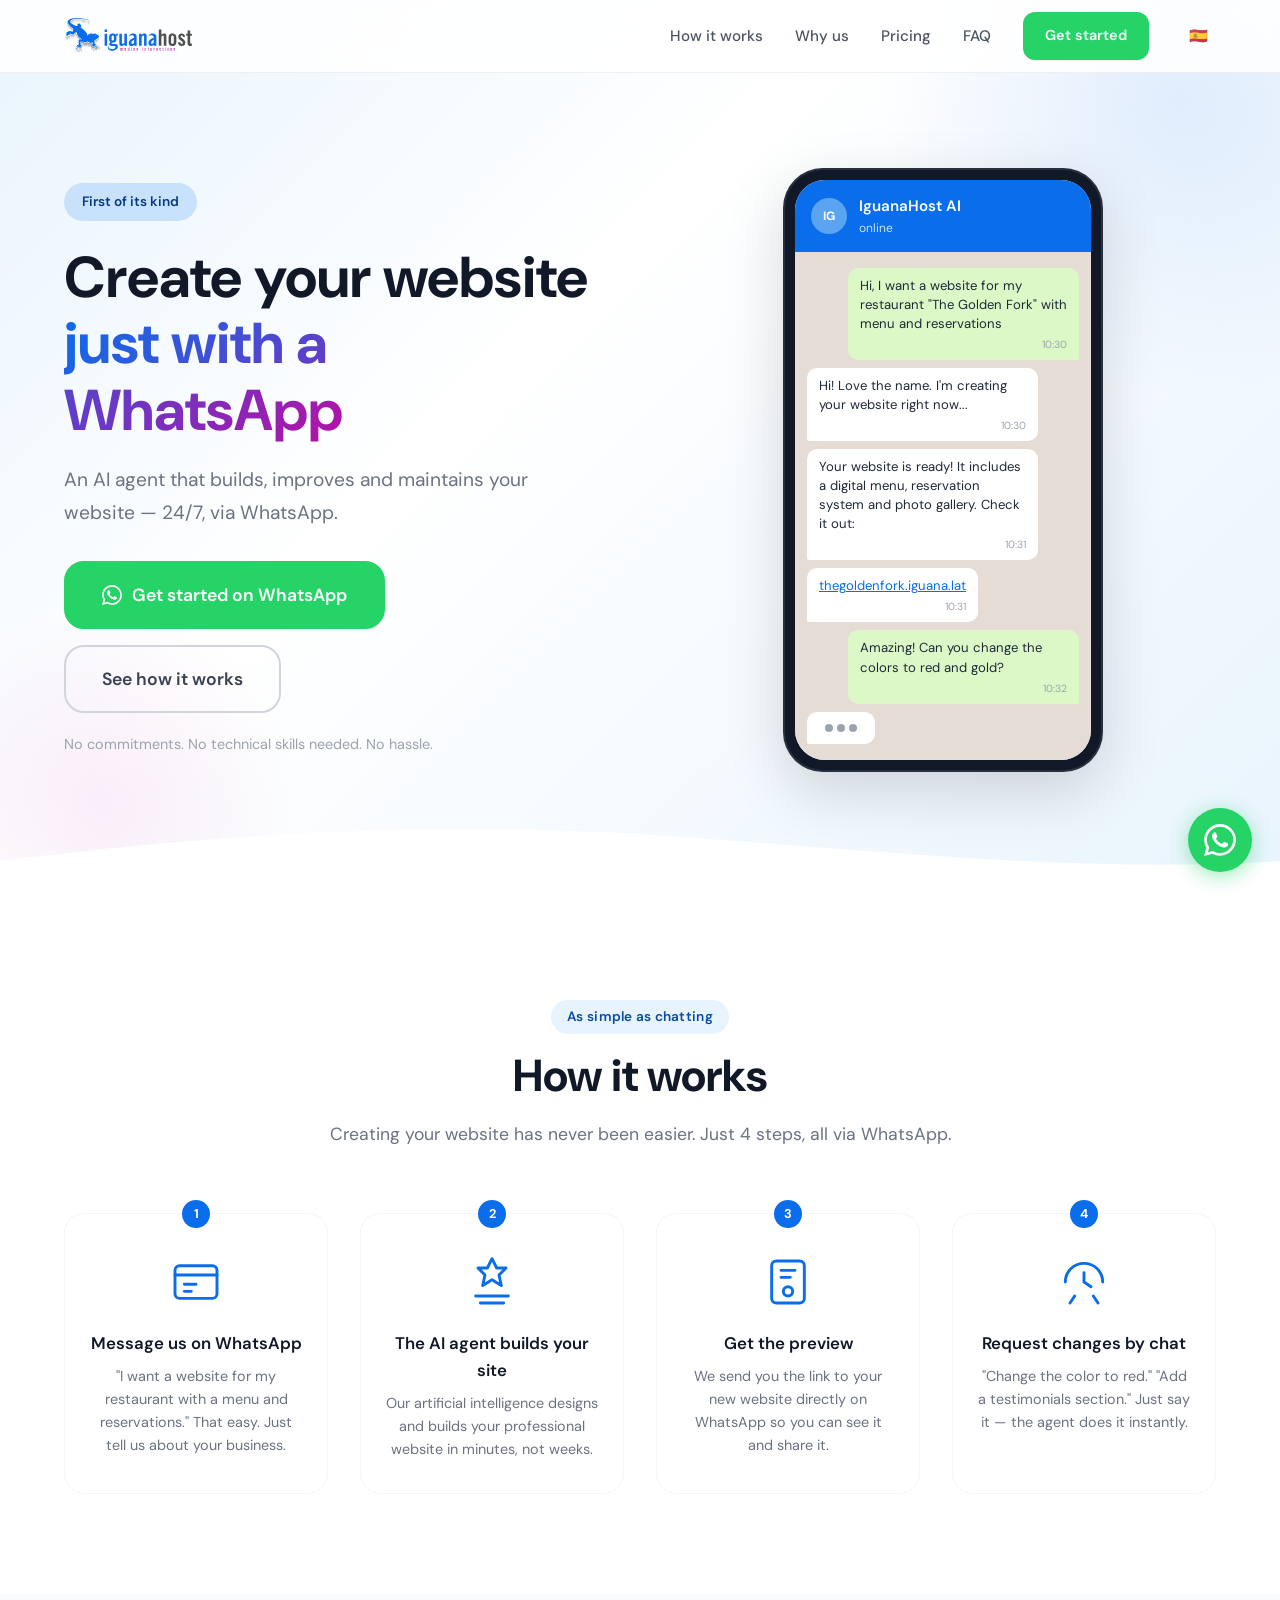
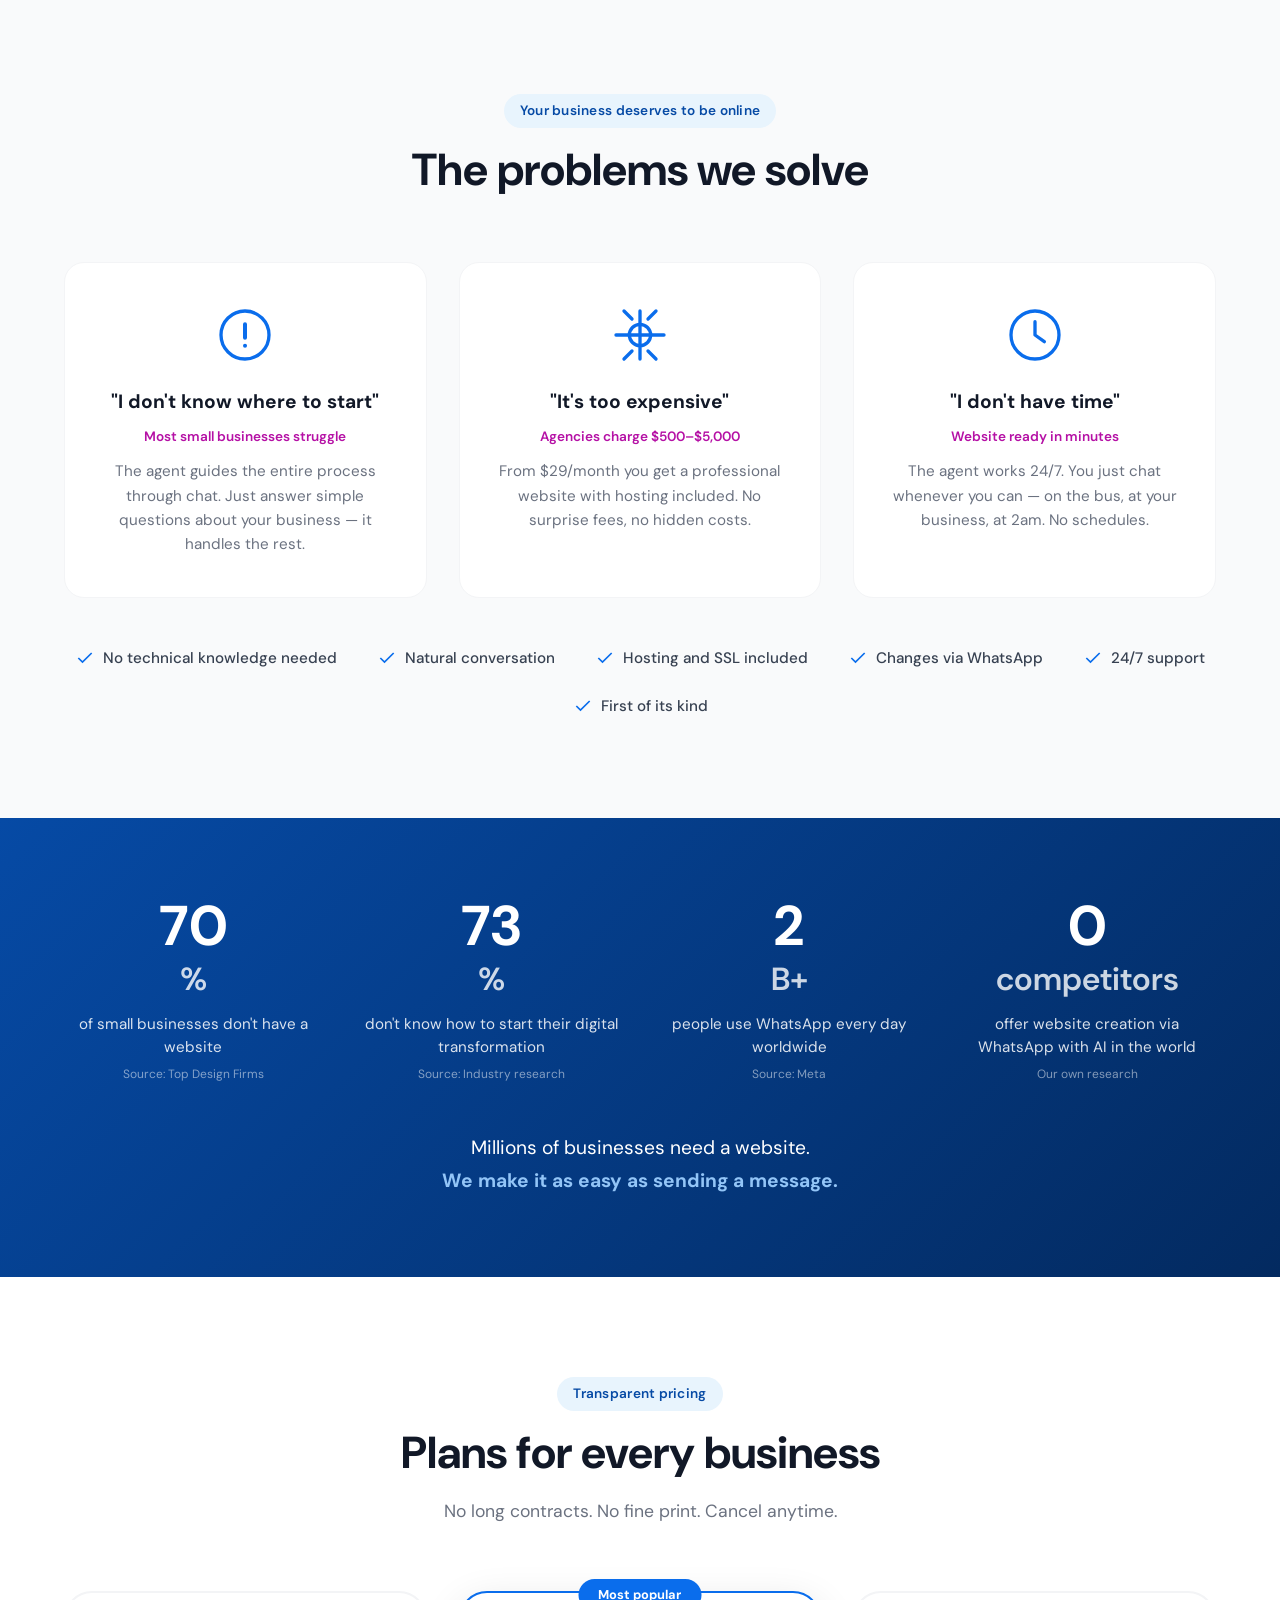
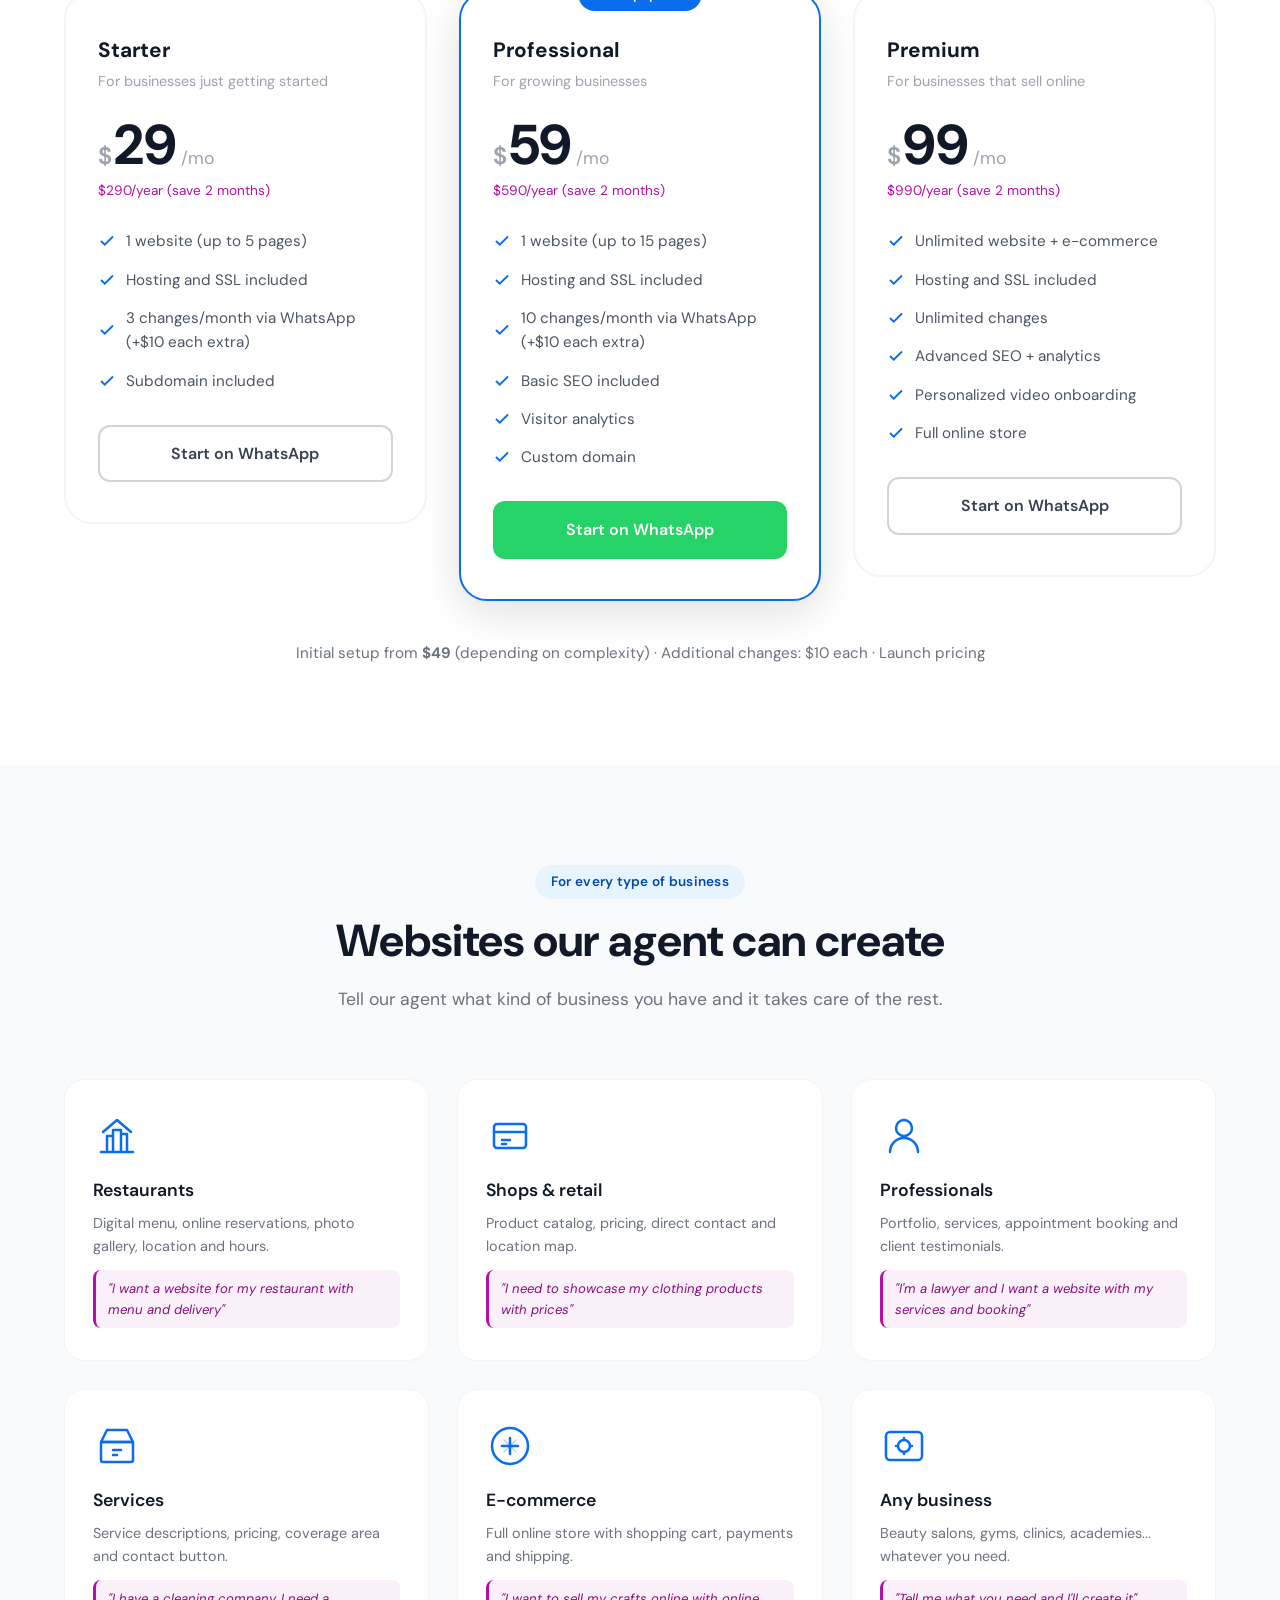
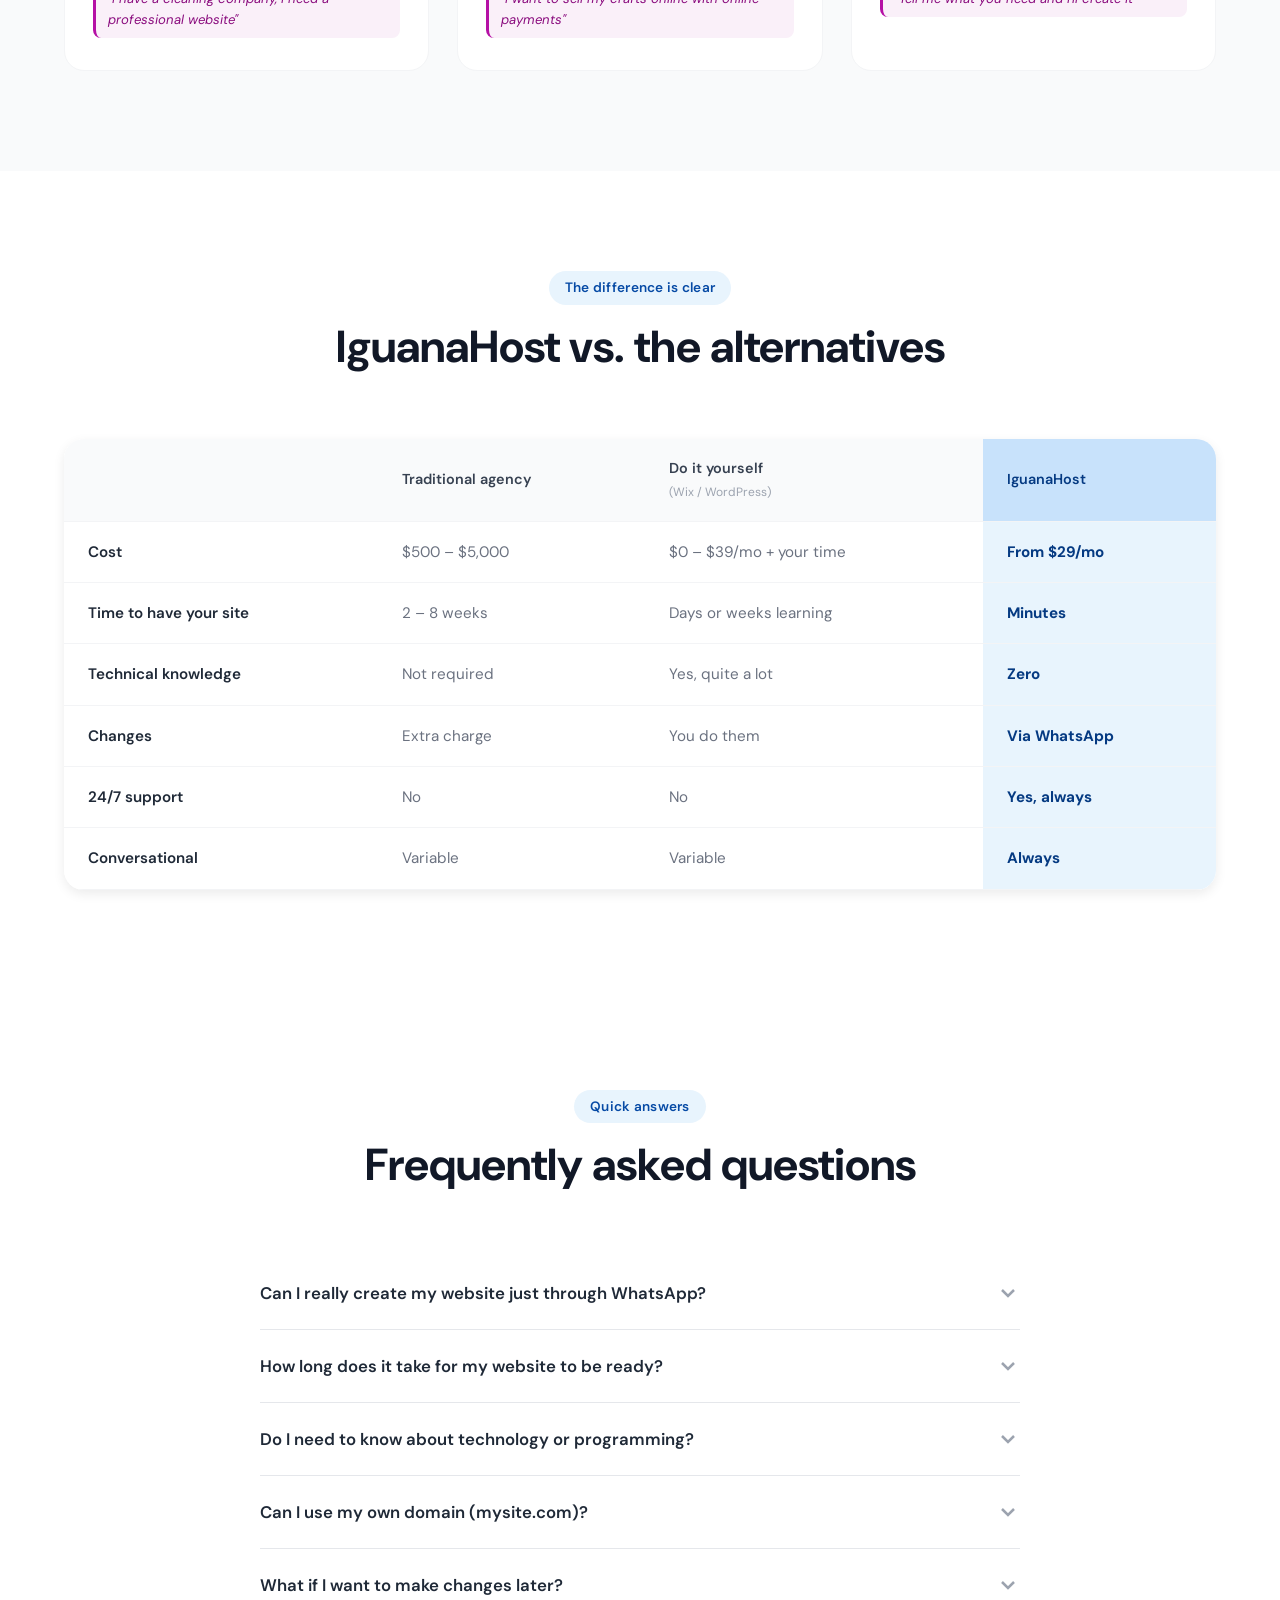
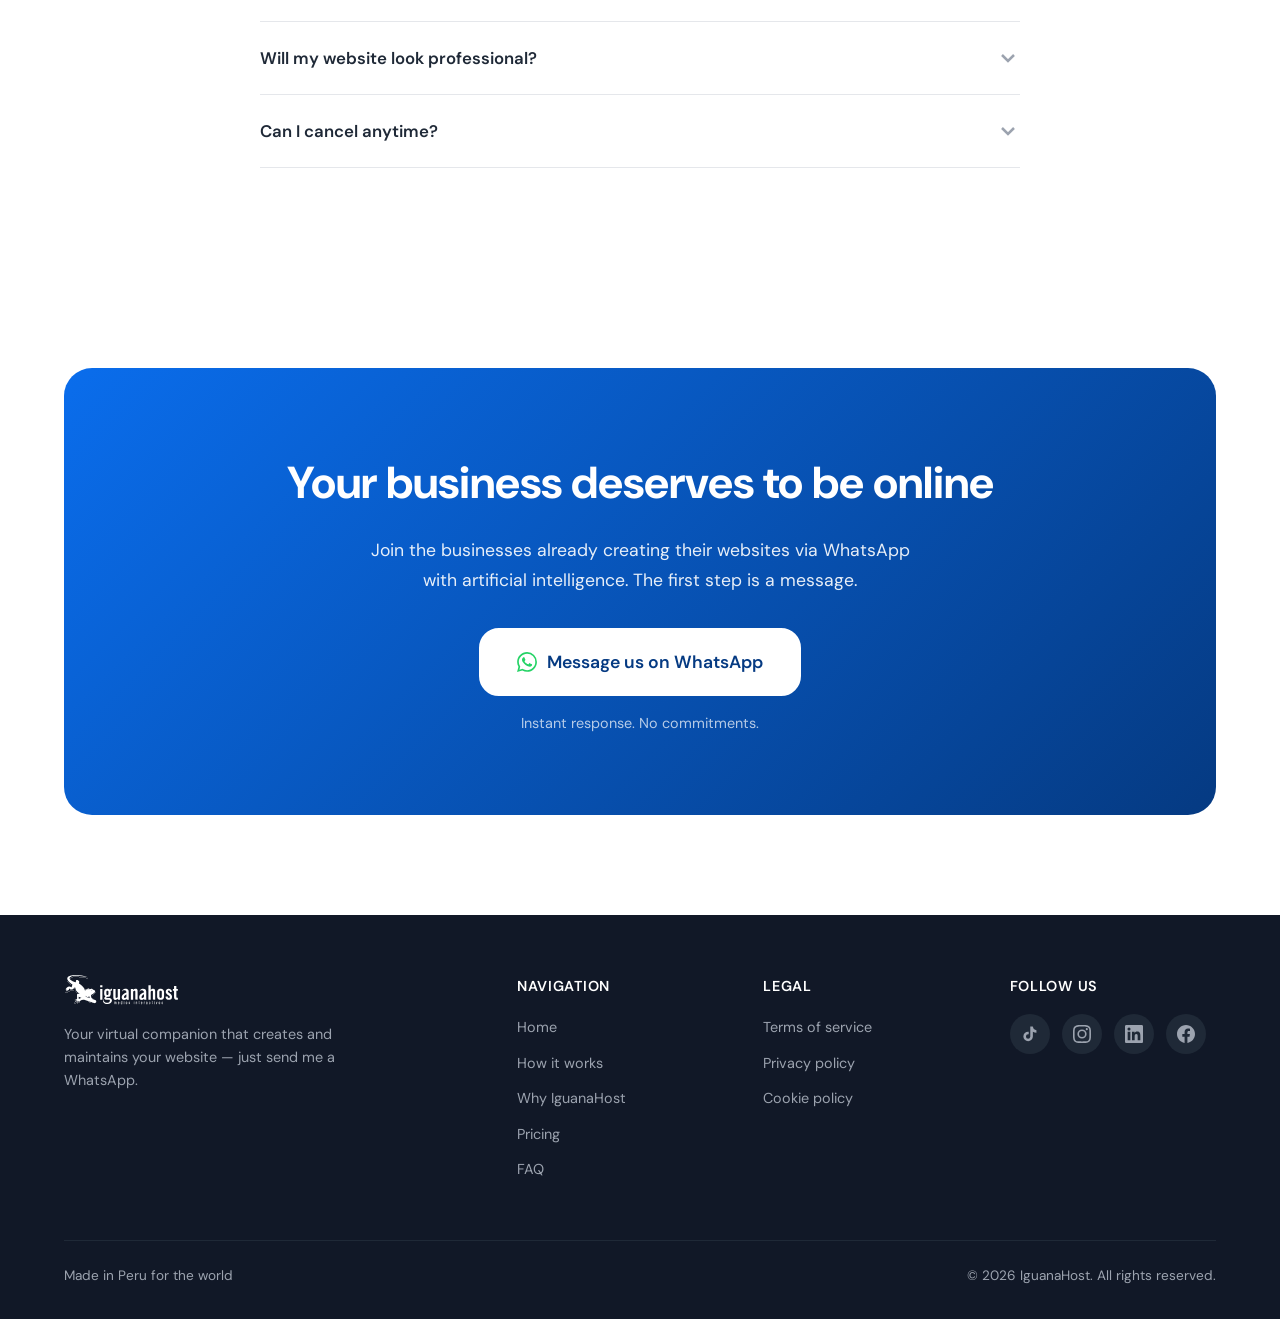
==== commit acfc994d: "fix: use iguana.lat for client subdomains in demo mockups" ====
--- a/en/index.html
+++ b/en/index.html
@@ -106,7 +106,7 @@
                   <span class="chat__time">10:31</span>
                 </div>
                 <div class="chat__msg chat__msg--received chat__msg--link">
-                  <p>thegoldenfork.iguanahost.com</p>
+                  <p>thegoldenfork.iguana.lat</p>
                   <span class="chat__time">10:31</span>
                 </div>
                 <div class="chat__msg chat__msg--sent">
@@ -561,7 +561,7 @@
             <svg class="faq__chevron" viewBox="0 0 24 24" fill="none" stroke="currentColor" stroke-width="2.5"><path d="M6 9l6 6 6-6"/></svg>
           </button>
           <div class="faq__answer">
-            <p>Yes, we help you connect your own domain. We also offer free subdomains like yourbusiness.iguanahost.com so you can get started immediately while you configure your domain.</p>
+            <p>Yes, we help you connect your own domain. We also offer free subdomains like yourbusiness.iguana.lat so you can get started immediately while you configure your domain.</p>
           </div>
         </div>
         <div class="faq__item">
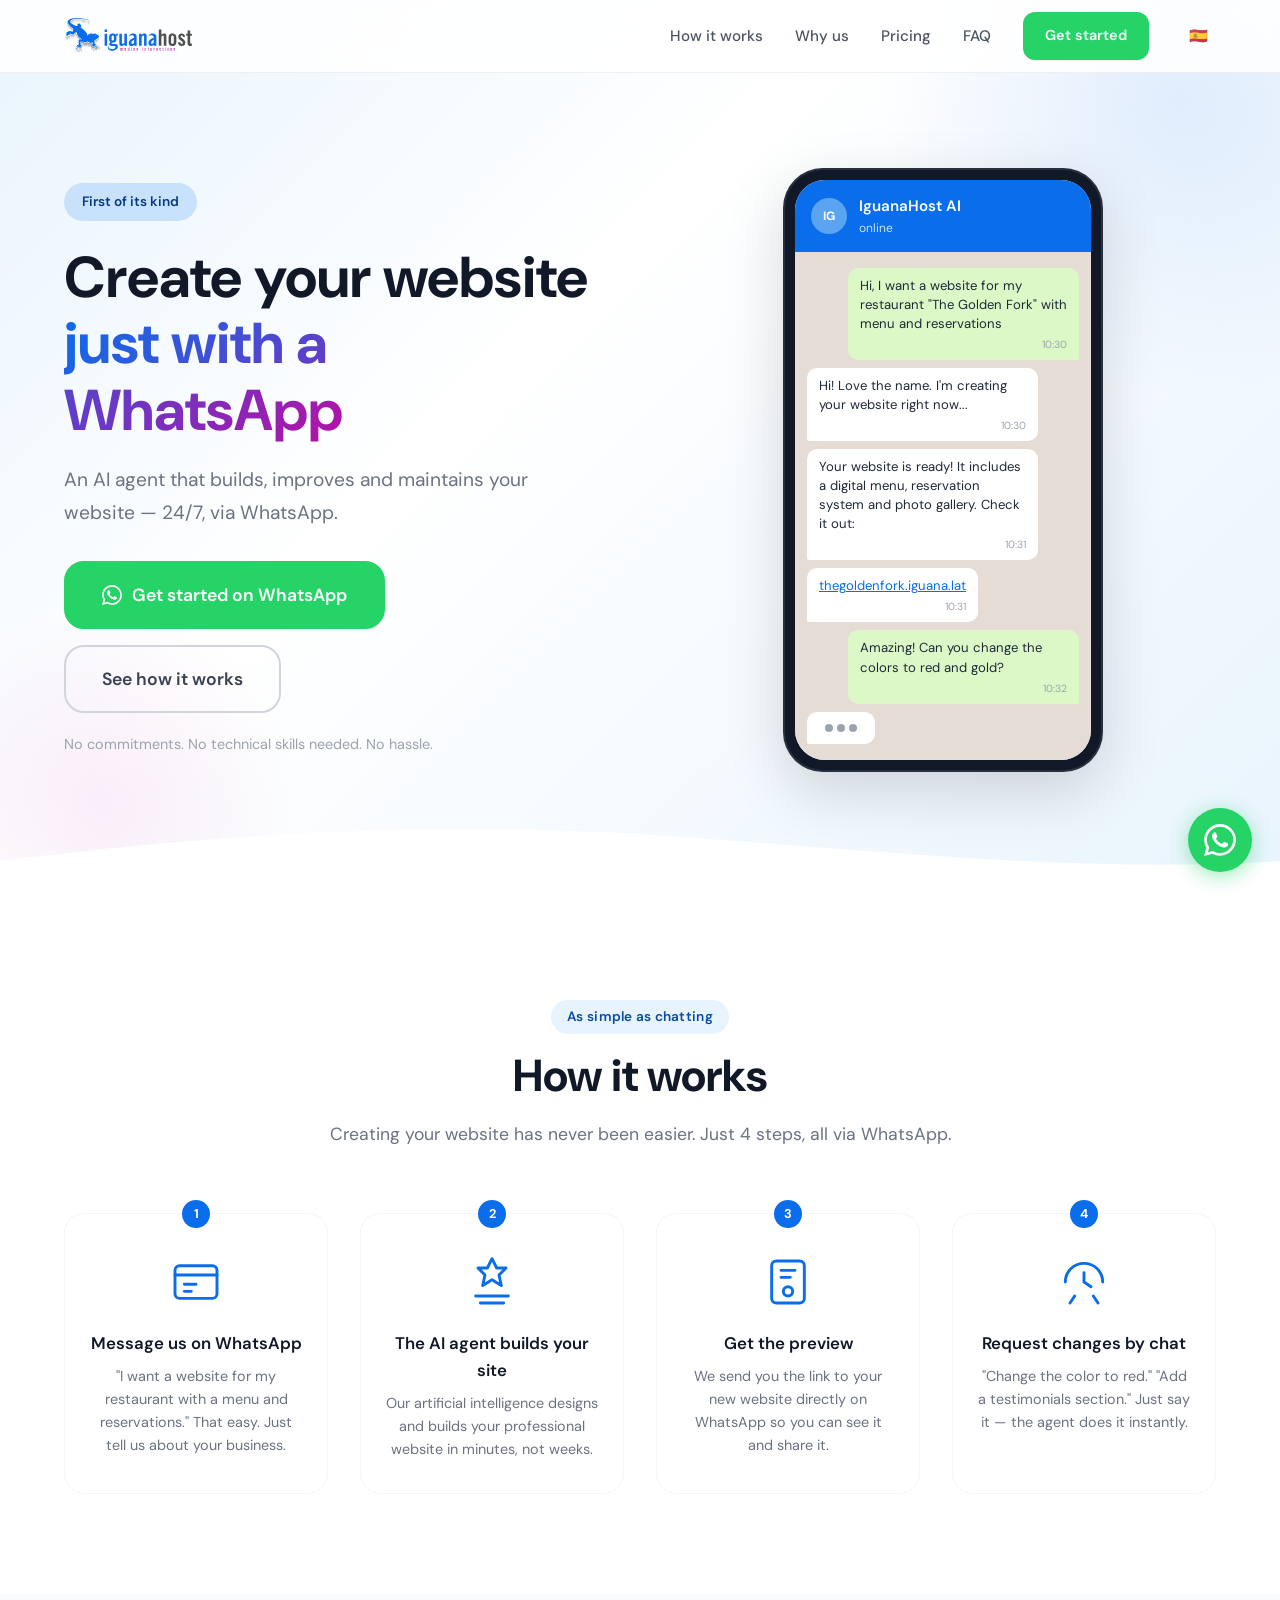
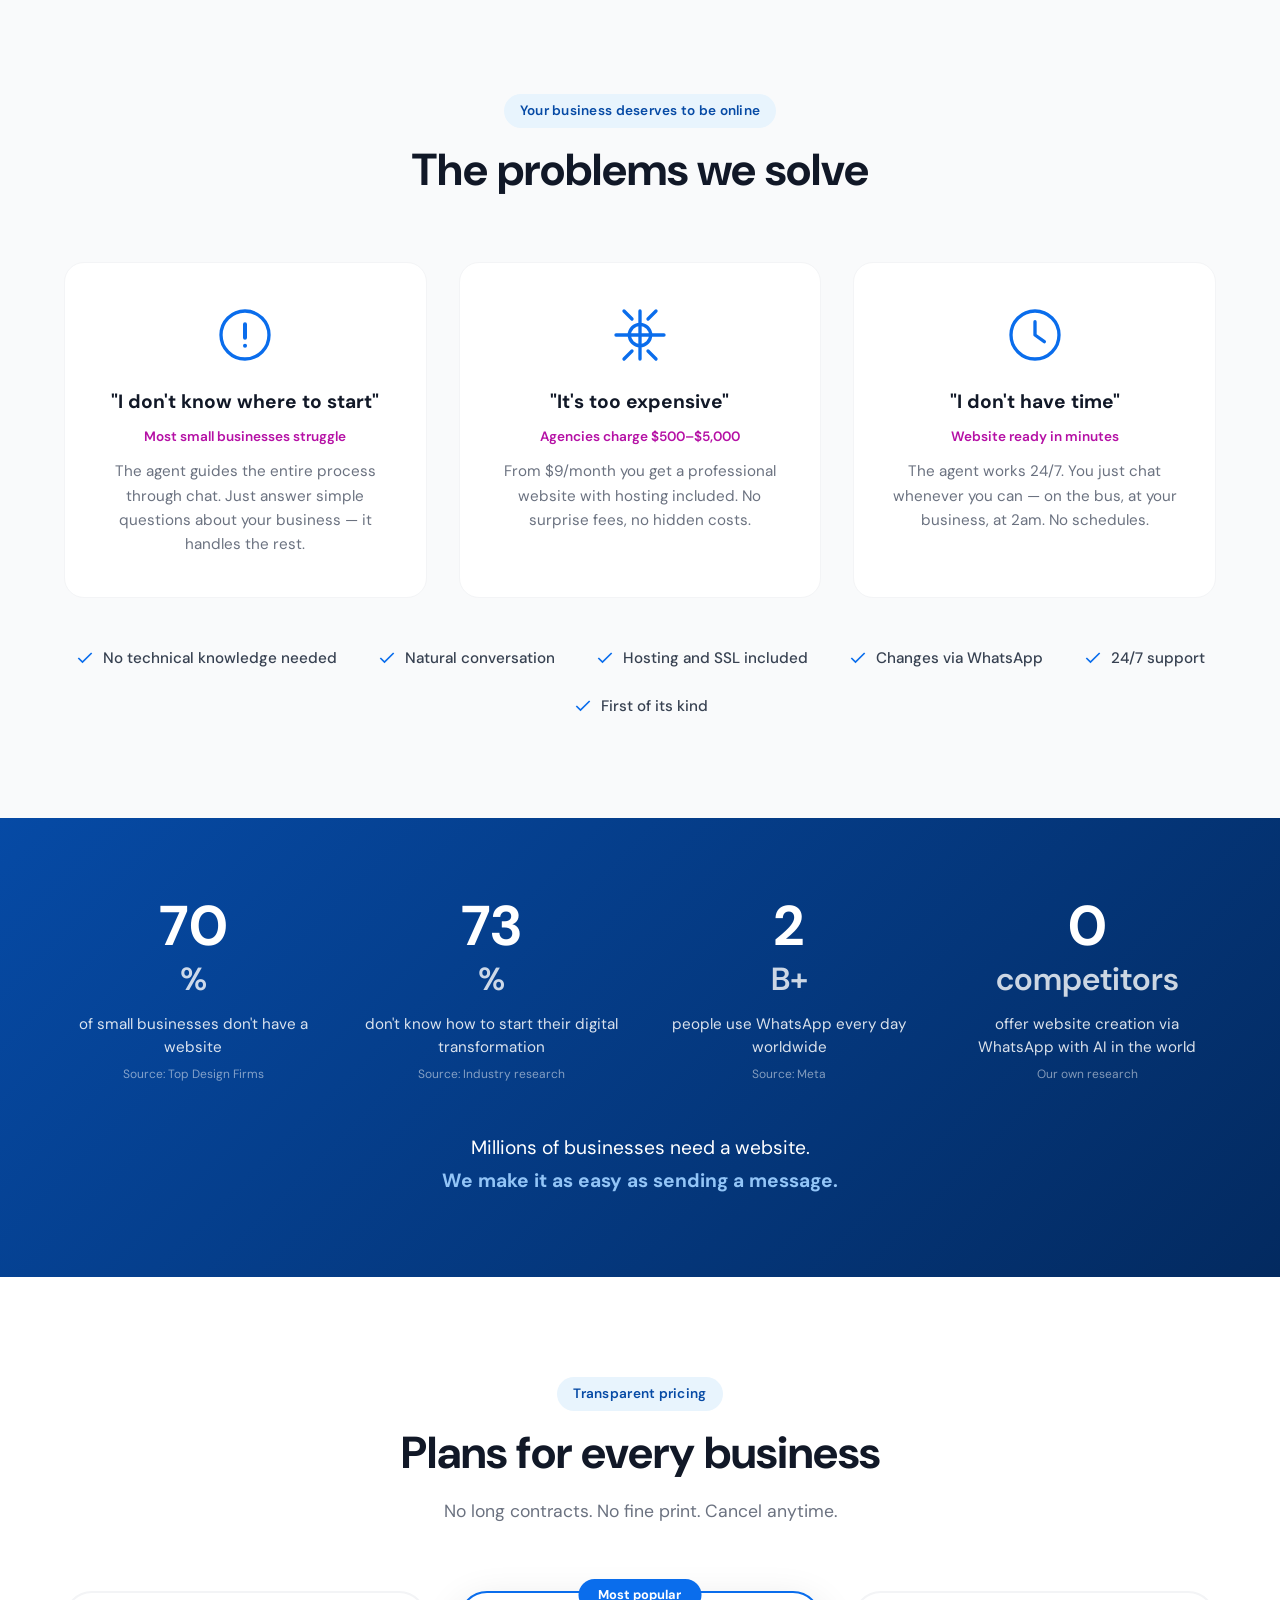
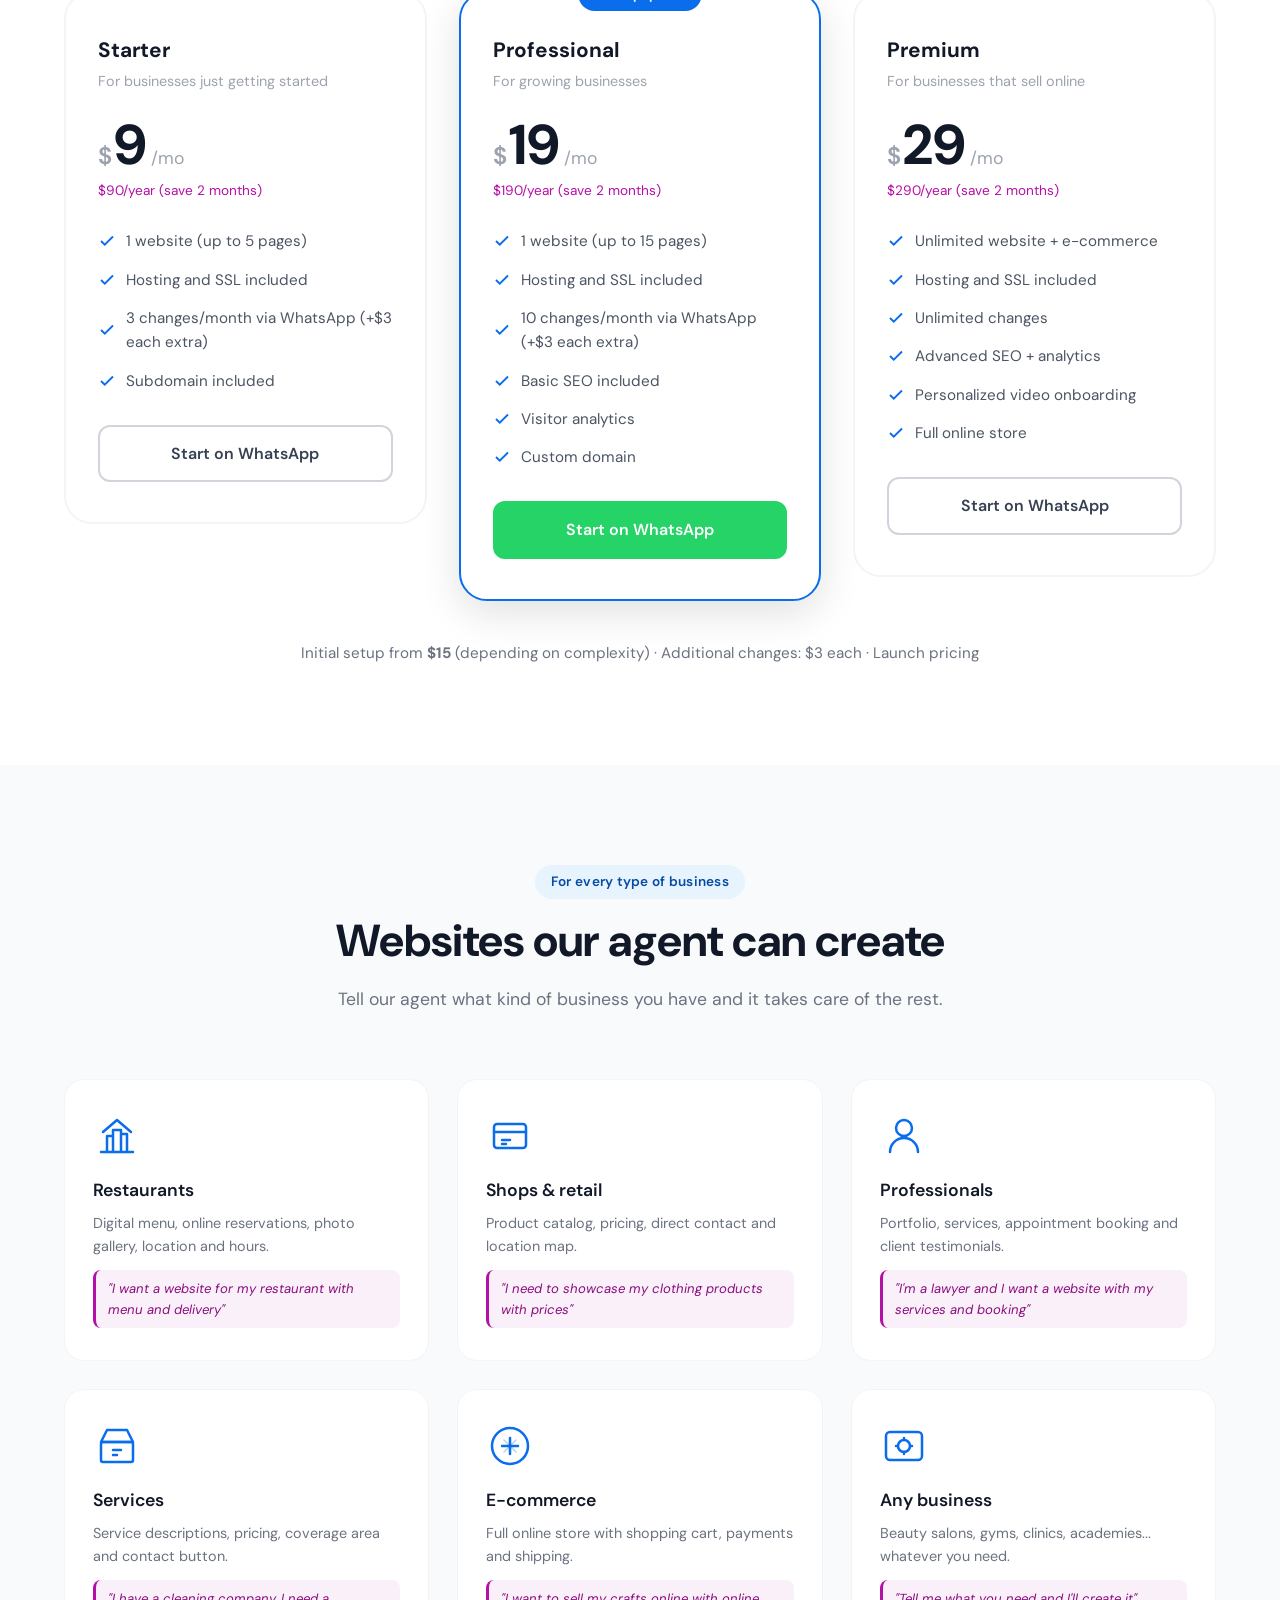
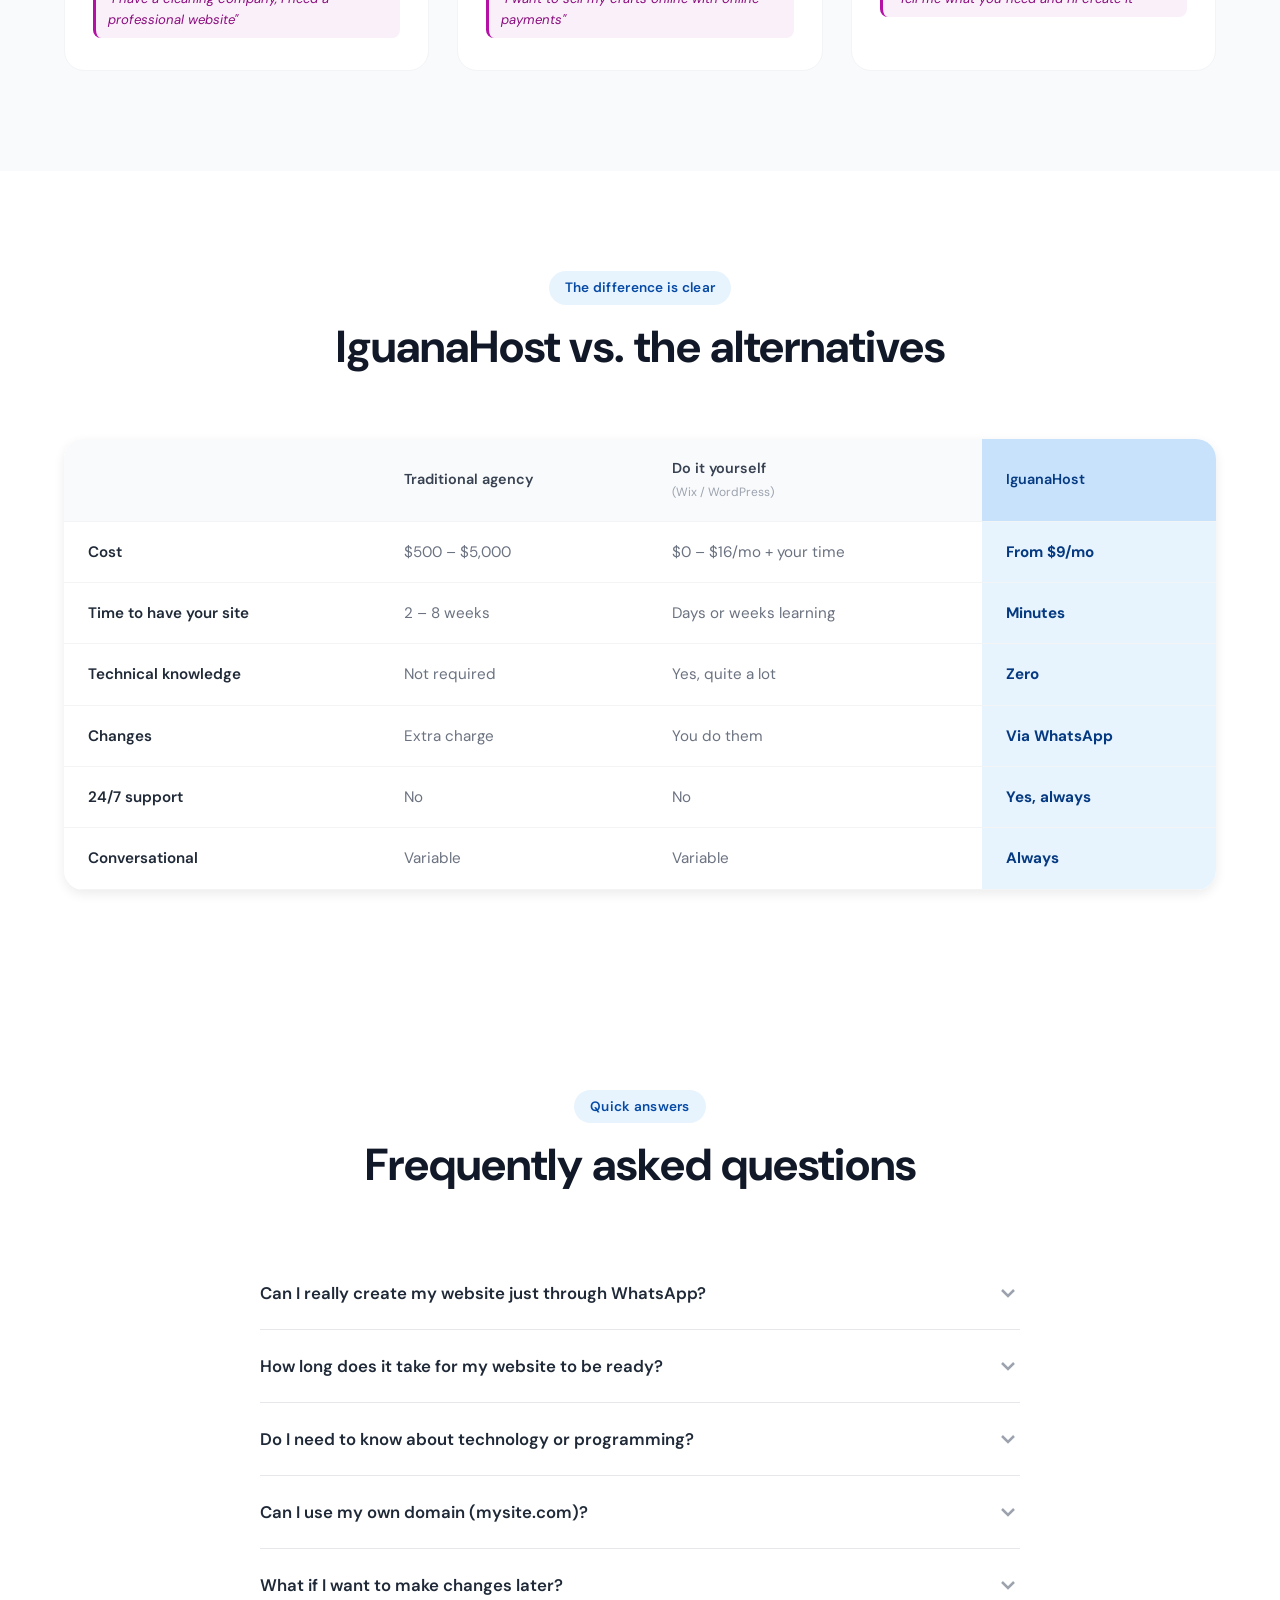
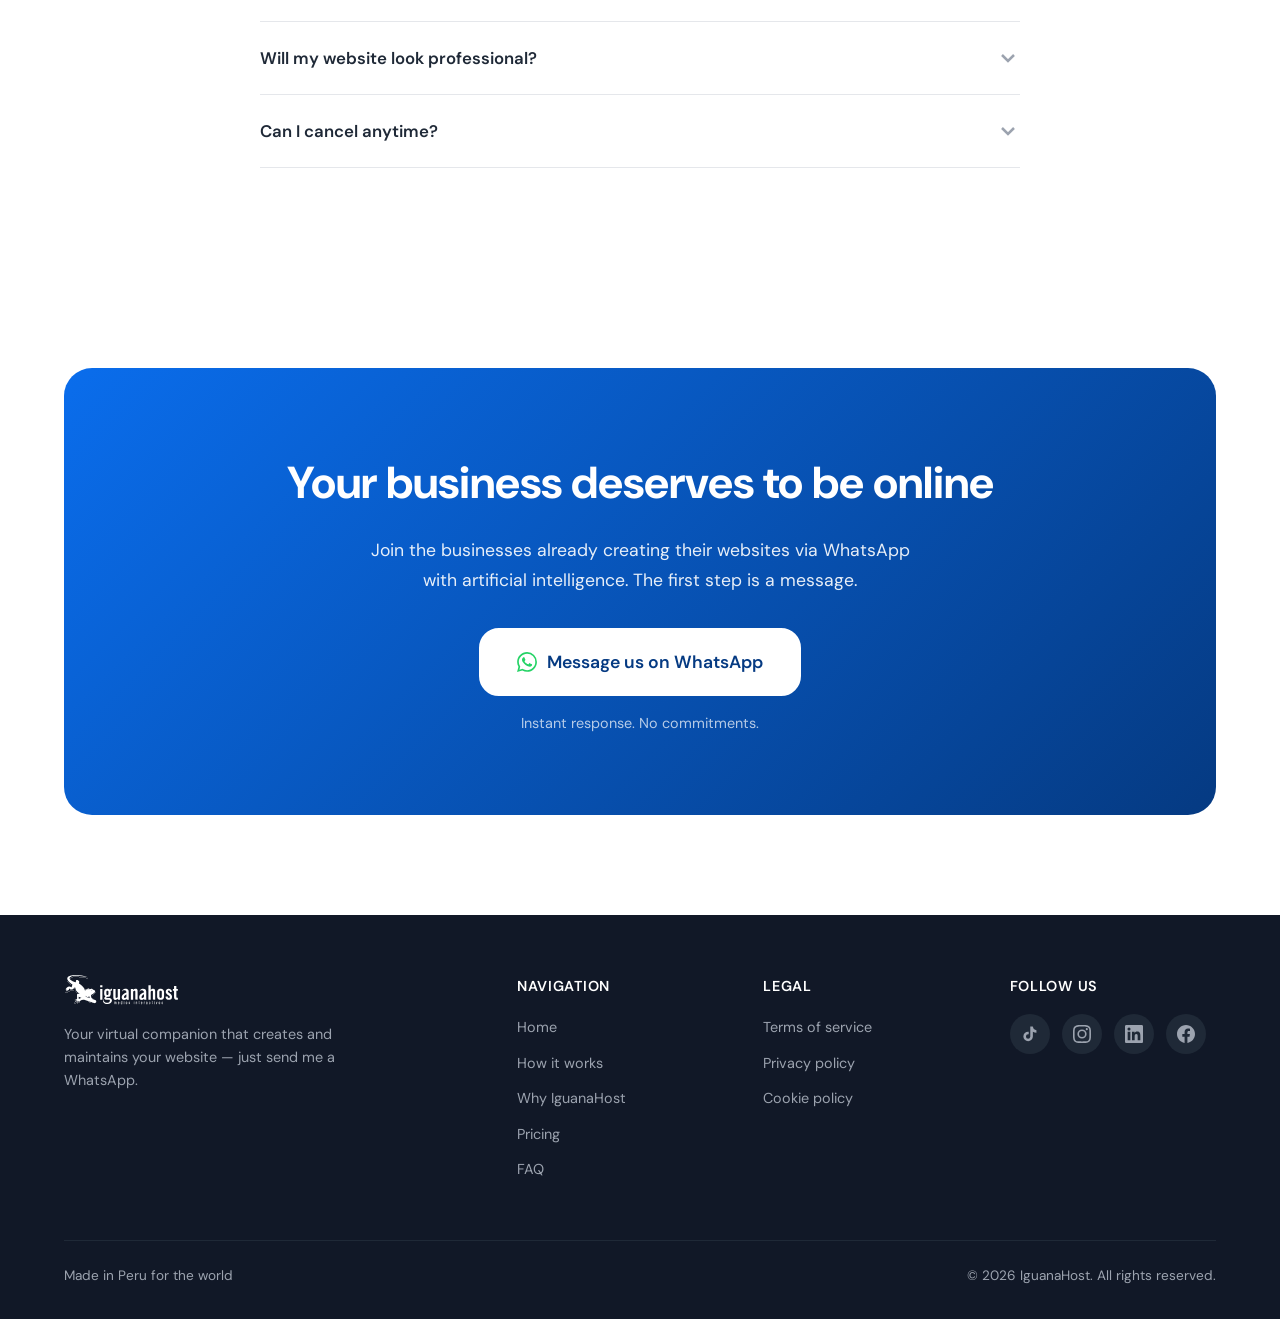
==== commit 0a2565c4: "fix: convert USD prices at exchange rate (~3.7 PEN/USD)" ====
--- a/en/index.html
+++ b/en/index.html
@@ -4,7 +4,7 @@
   <meta charset="UTF-8">
   <meta name="viewport" content="width=device-width, initial-scale=1.0">
   <title>IguanaHost — Create your website via WhatsApp with artificial intelligence</title>
-  <meta name="description" content="The first service that creates, modifies and maintains your website through an AI agent on WhatsApp. From $29/month.">
+  <meta name="description" content="The first service that creates, modifies and maintains your website through an AI agent on WhatsApp. From $9/month.">
   <meta property="og:title" content="IguanaHost — Your website via WhatsApp with AI">
   <meta property="og:description" content="Create your professional website with just a WhatsApp message. An AI agent builds, improves and maintains it for you. 24/7.">
   <meta property="og:type" content="website">
@@ -199,7 +199,7 @@
           </div>
           <h3 class="why__card-title">"It's too expensive"</h3>
           <p class="why__card-stat">Agencies charge $500–$5,000</p>
-          <p class="why__card-desc">From $29/month you get a professional website with hosting included. No surprise fees, no hidden costs.</p>
+          <p class="why__card-desc">From $9/month you get a professional website with hosting included. No surprise fees, no hidden costs.</p>
         </div>
         <div class="why__card" data-animate="fade-up" data-delay="200">
           <div class="why__card-icon">
@@ -289,10 +289,10 @@
           </div>
           <div class="pricing__price">
             <span class="pricing__currency">$</span>
-            <span class="pricing__amount">29</span>
+            <span class="pricing__amount">9</span>
             <span class="pricing__period">/mo</span>
           </div>
-          <p class="pricing__annual">$290/year (save 2 months)</p>
+          <p class="pricing__annual">$90/year (save 2 months)</p>
           <ul class="pricing__features">
             <li>
               <svg viewBox="0 0 24 24" fill="none" stroke="currentColor" stroke-width="2.5"><polyline points="20 6 9 17 4 12"/></svg>
@@ -304,7 +304,7 @@
             </li>
             <li>
               <svg viewBox="0 0 24 24" fill="none" stroke="currentColor" stroke-width="2.5"><polyline points="20 6 9 17 4 12"/></svg>
-              3 changes/month via WhatsApp (+$10 each extra)
+              3 changes/month via WhatsApp (+$3 each extra)
             </li>
             <li>
               <svg viewBox="0 0 24 24" fill="none" stroke="currentColor" stroke-width="2.5"><polyline points="20 6 9 17 4 12"/></svg>
@@ -322,10 +322,10 @@
           </div>
           <div class="pricing__price">
             <span class="pricing__currency">$</span>
-            <span class="pricing__amount">59</span>
+            <span class="pricing__amount">19</span>
             <span class="pricing__period">/mo</span>
           </div>
-          <p class="pricing__annual">$590/year (save 2 months)</p>
+          <p class="pricing__annual">$190/year (save 2 months)</p>
           <ul class="pricing__features">
             <li>
               <svg viewBox="0 0 24 24" fill="none" stroke="currentColor" stroke-width="2.5"><polyline points="20 6 9 17 4 12"/></svg>
@@ -337,7 +337,7 @@
             </li>
             <li>
               <svg viewBox="0 0 24 24" fill="none" stroke="currentColor" stroke-width="2.5"><polyline points="20 6 9 17 4 12"/></svg>
-              10 changes/month via WhatsApp (+$10 each extra)
+              10 changes/month via WhatsApp (+$3 each extra)
             </li>
             <li>
               <svg viewBox="0 0 24 24" fill="none" stroke="currentColor" stroke-width="2.5"><polyline points="20 6 9 17 4 12"/></svg>
@@ -362,10 +362,10 @@
           </div>
           <div class="pricing__price">
             <span class="pricing__currency">$</span>
-            <span class="pricing__amount">99</span>
+            <span class="pricing__amount">29</span>
             <span class="pricing__period">/mo</span>
           </div>
-          <p class="pricing__annual">$990/year (save 2 months)</p>
+          <p class="pricing__annual">$290/year (save 2 months)</p>
           <ul class="pricing__features">
             <li>
               <svg viewBox="0 0 24 24" fill="none" stroke="currentColor" stroke-width="2.5"><polyline points="20 6 9 17 4 12"/></svg>
@@ -395,7 +395,7 @@
           <a href="https://wa.me/51978319571?text=Hi%2C%20I'm%20interested%20in%20the%20Premium%20plan" class="btn btn--outline btn--block" target="_blank" rel="noopener">Start on WhatsApp</a>
         </div>
       </div>
-      <p class="pricing__setup" data-animate="fade-up">Initial setup from <strong>$49</strong> (depending on complexity) &middot; Additional changes: $10 each &middot; Launch pricing</p>
+      <p class="pricing__setup" data-animate="fade-up">Initial setup from <strong>$15</strong> (depending on complexity) &middot; Additional changes: $3 each &middot; Launch pricing</p>
     </div>
   </section>
 
@@ -481,8 +481,8 @@
             <tr>
               <td class="comparison__label">Cost</td>
               <td>$500 – $5,000</td>
-              <td>$0 – $39/mo + your time</td>
-              <td class="comparison__highlight"><strong>From $29/mo</strong></td>
+              <td>$0 – $16/mo + your time</td>
+              <td class="comparison__highlight"><strong>From $9/mo</strong></td>
             </tr>
             <tr>
               <td class="comparison__label">Time to have your site</td>
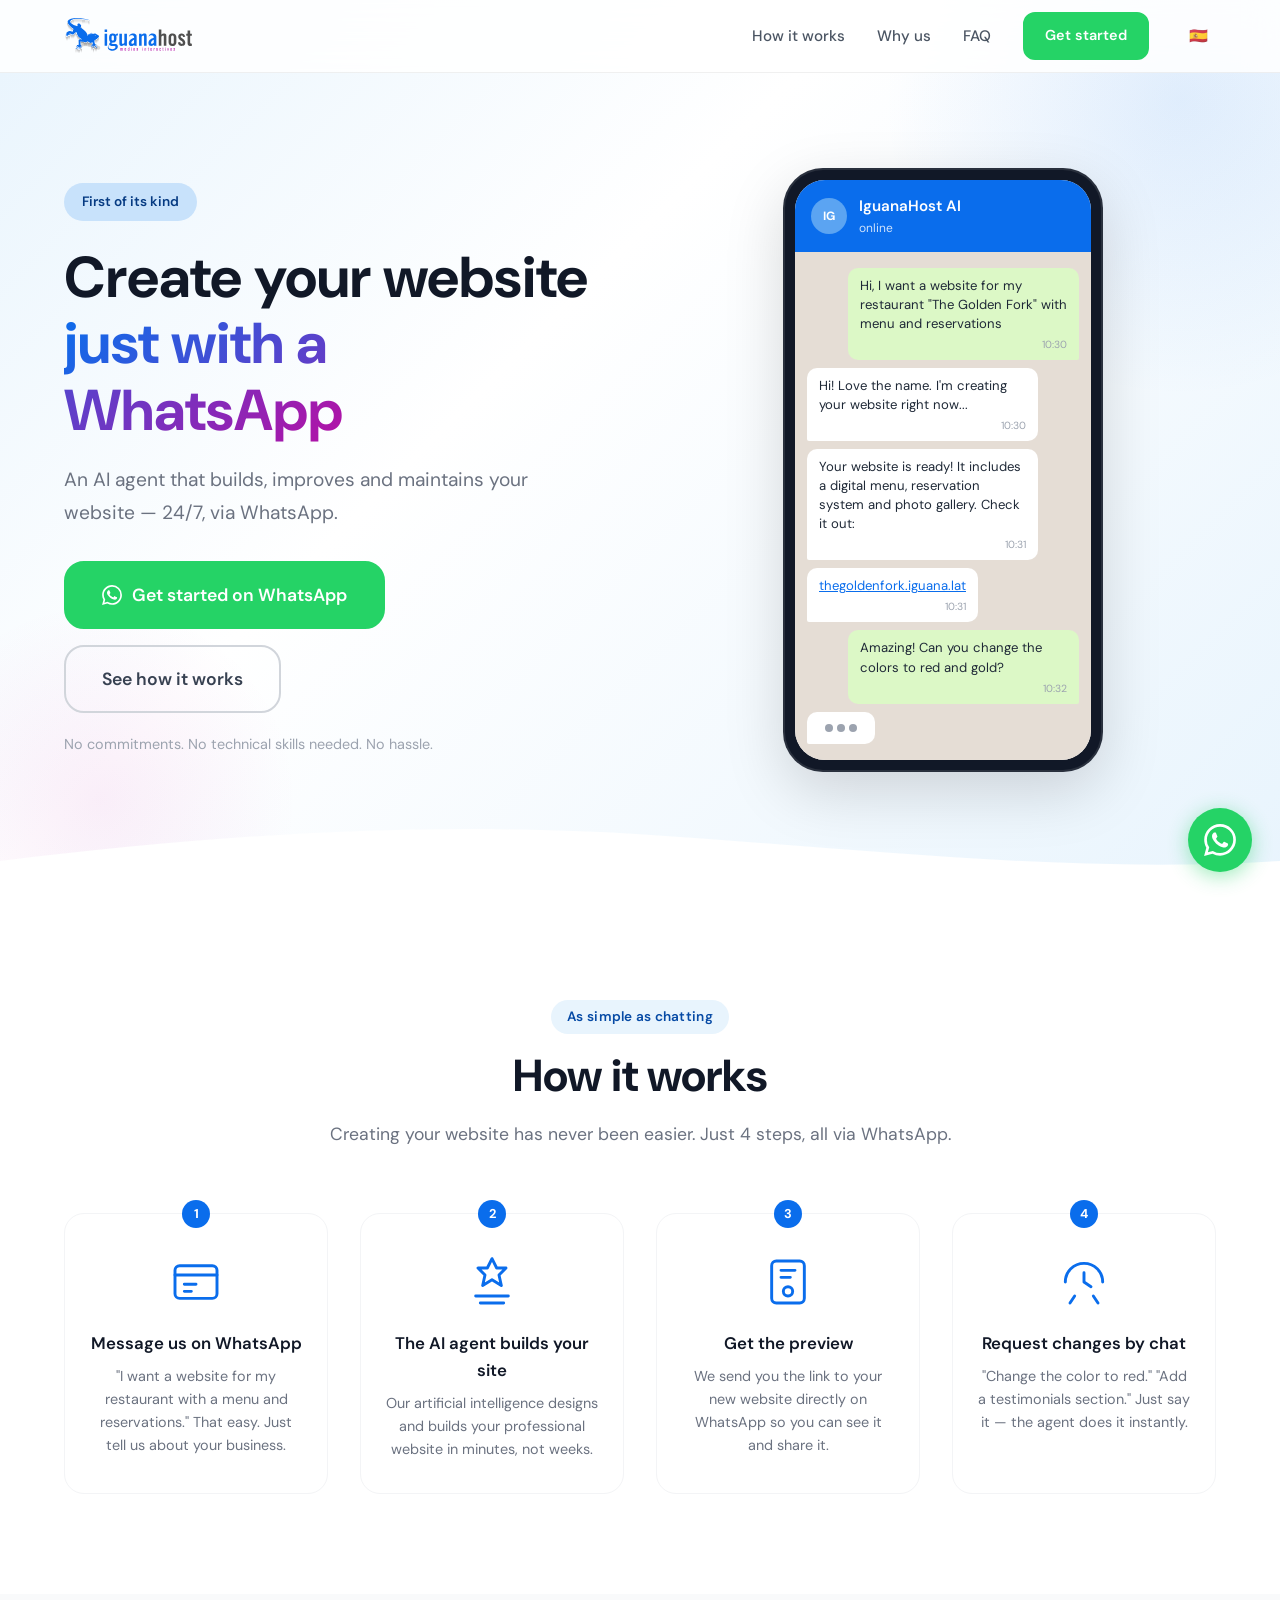
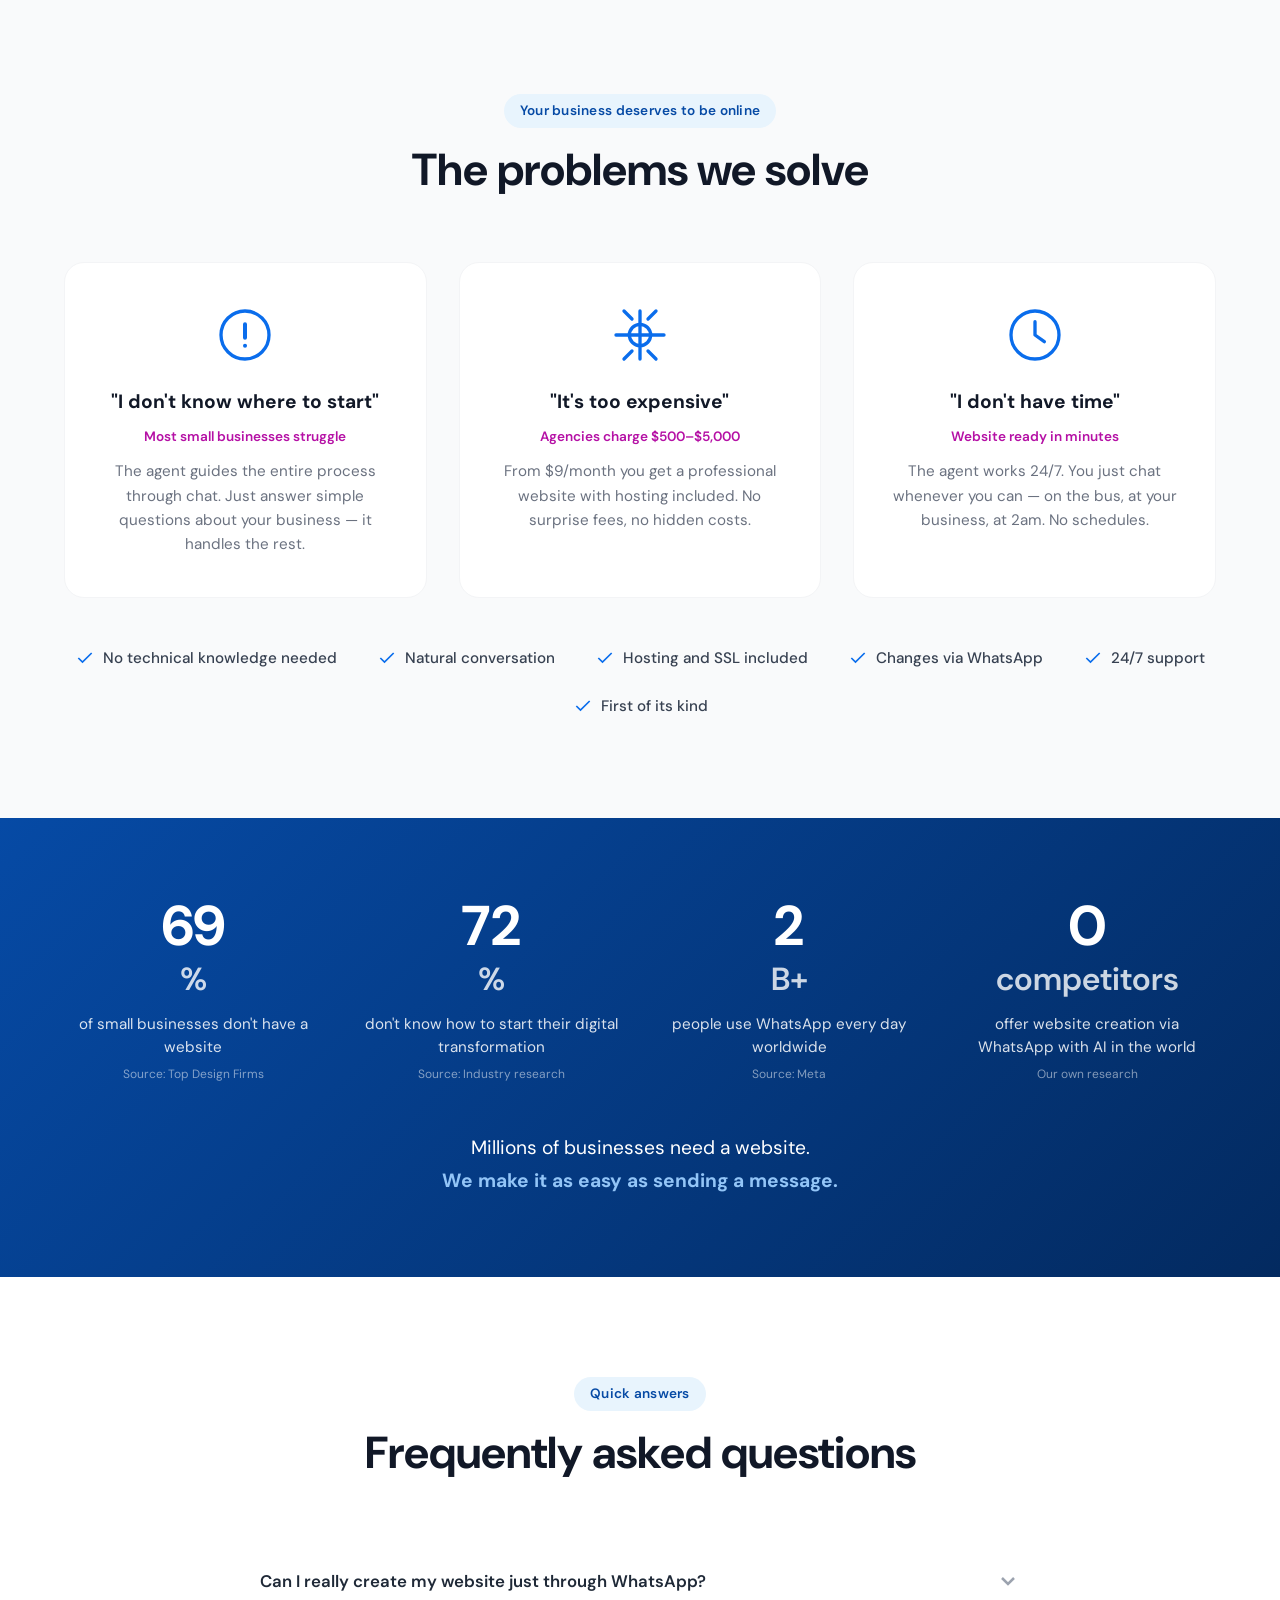
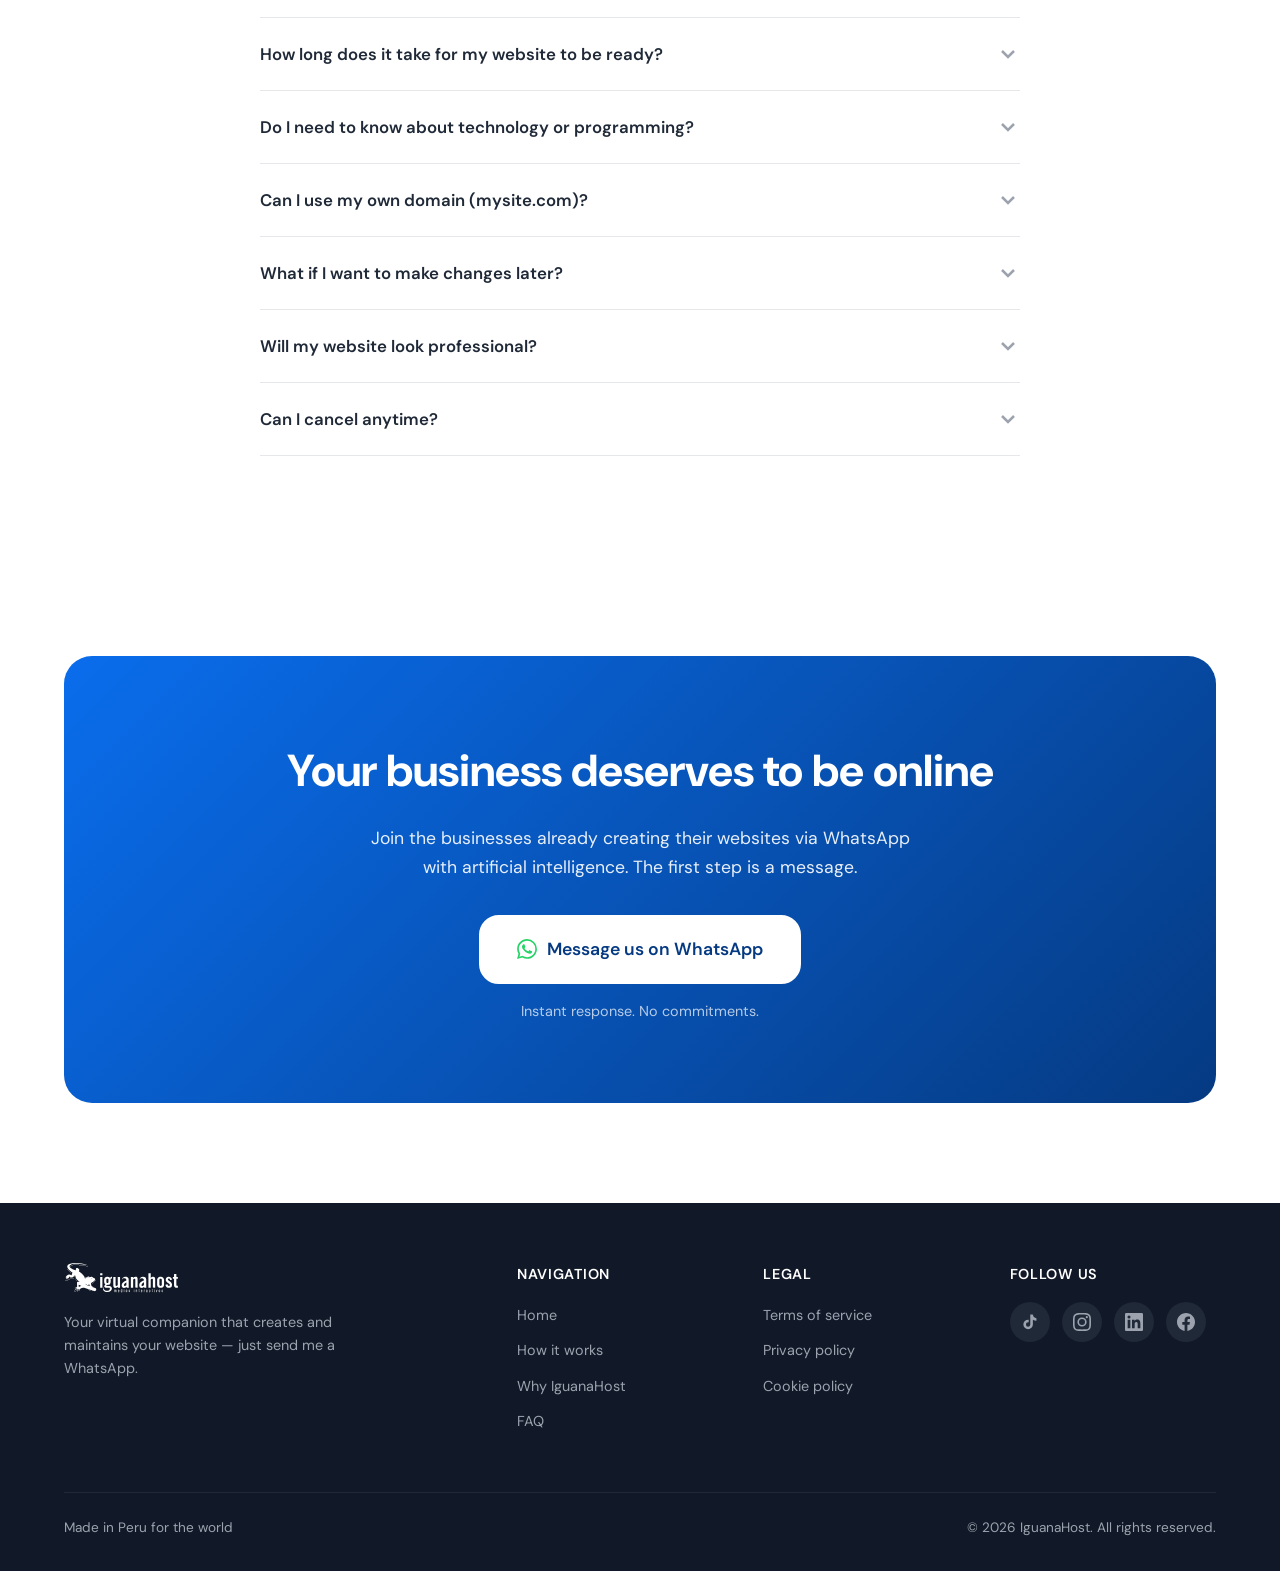
==== commit 79719e61: "Ocultar Planes, Webs que podemos crear y Comparación (sin borrarlas) Co-Authored-By: Claude Opus 5.5" ====
--- a/en/index.html
+++ b/en/index.html
@@ -51,9 +51,9 @@
       <ul class="navbar__menu" id="navMenu">
         <li><a href="#how-it-works">How it works</a></li>
         <li><a href="#why">Why us</a></li>
-        <li><a href="#pricing">Pricing</a></li>
+        <li hidden><a href="#pricing">Pricing</a></li>
         <li><a href="#faq">FAQ</a></li>
-        <li><a href="https://wa.me/51978319571?text=Hi%2C%20I%20want%20to%20create%20my%20website" class="btn btn--sm btn--whatsapp" target="_blank" rel="noopener">Get started</a></li>
+        <li><a href="https://wa.me/51948272823?text=Hi%2C%20I%20want%20to%20create%20my%20website" class="btn btn--sm btn--whatsapp" target="_blank" rel="noopener">Get started</a></li>
         <li><a href="/" class="lang-toggle" onclick="document.cookie='lang=es;path=/;max-age=31536000'" title="Español">&#127466;&#127480;</a></li>
       </ul>
     </div>
@@ -73,7 +73,7 @@
           An AI agent that builds, improves and maintains your website — 24/7, via WhatsApp.
         </p>
         <div class="hero__actions">
-          <a href="https://wa.me/51978319571?text=Hi%2C%20I%20want%20to%20create%20my%20website" class="btn btn--whatsapp btn--lg" target="_blank" rel="noopener">
+          <a href="https://wa.me/51948272823?text=Hi%2C%20I%20want%20to%20create%20my%20website" class="btn btn--whatsapp btn--lg" target="_blank" rel="noopener">
             <svg class="btn__icon" viewBox="0 0 24 24" fill="currentColor"><path d="M17.472 14.382c-.297-.149-1.758-.867-2.03-.967-.273-.099-.471-.148-.67.15-.197.297-.767.966-.94 1.164-.173.199-.347.223-.644.075-.297-.15-1.255-.463-2.39-1.475-.883-.788-1.48-1.761-1.653-2.059-.173-.297-.018-.458.13-.606.134-.133.298-.347.446-.52.149-.174.198-.298.298-.497.099-.198.05-.371-.025-.52-.075-.149-.669-1.612-.916-2.207-.242-.579-.487-.5-.669-.51-.173-.008-.371-.01-.57-.01-.198 0-.52.074-.792.372-.272.297-1.04 1.016-1.04 2.479 0 1.462 1.065 2.875 1.213 3.074.149.198 2.096 3.2 5.077 4.487.709.306 1.262.489 1.694.625.712.227 1.36.195 1.871.118.571-.085 1.758-.719 2.006-1.413.248-.694.248-1.289.173-1.413-.074-.124-.272-.198-.57-.347m-5.421 7.403h-.004a9.87 9.87 0 01-5.031-1.378l-.361-.214-3.741.982.998-3.648-.235-.374a9.86 9.86 0 01-1.51-5.26c.001-5.45 4.436-9.884 9.888-9.884 2.64 0 5.122 1.03 6.988 2.898a9.825 9.825 0 012.893 6.994c-.003 5.45-4.437 9.884-9.885 9.884m8.413-18.297A11.815 11.815 0 0012.05 0C5.495 0 .16 5.335.157 11.892c0 2.096.547 4.142 1.588 5.945L.057 24l6.305-1.654a11.882 11.882 0 005.683 1.448h.005c6.554 0 11.89-5.335 11.893-11.893a11.821 11.821 0 00-3.48-8.413z"/></svg>
             Get started on WhatsApp
           </a>
@@ -273,7 +273,8 @@
   </section>
 
   <!-- ========== PRICING ========== -->
-  <section class="section pricing" id="pricing">
+  <!-- Oculta (2026-10-05): quitar hidden para mostrarla -->
+  <section hidden class="section pricing" id="pricing">
     <div class="container">
       <div class="section__header" data-animate="fade-up">
         <span class="section__badge">Transparent pricing</span>
@@ -311,7 +312,7 @@
               Subdomain included
             </li>
           </ul>
-          <a href="https://wa.me/51978319571?text=Hi%2C%20I'm%20interested%20in%20the%20Starter%20plan" class="btn btn--outline btn--block" target="_blank" rel="noopener">Start on WhatsApp</a>
+          <a href="https://wa.me/51948272823?text=Hi%2C%20I'm%20interested%20in%20the%20Starter%20plan" class="btn btn--outline btn--block" target="_blank" rel="noopener">Start on WhatsApp</a>
         </div>
         <!-- Professional -->
         <div class="pricing__card pricing__card--featured" data-animate="fade-up" data-delay="100">
@@ -352,7 +353,7 @@
               Custom domain
             </li>
           </ul>
-          <a href="https://wa.me/51978319571?text=Hi%2C%20I'm%20interested%20in%20the%20Professional%20plan" class="btn btn--whatsapp btn--block" target="_blank" rel="noopener">Start on WhatsApp</a>
+          <a href="https://wa.me/51948272823?text=Hi%2C%20I'm%20interested%20in%20the%20Professional%20plan" class="btn btn--whatsapp btn--block" target="_blank" rel="noopener">Start on WhatsApp</a>
         </div>
         <!-- Premium -->
         <div class="pricing__card" data-animate="fade-up" data-delay="200">
@@ -392,7 +393,7 @@
               Full online store
             </li>
           </ul>
-          <a href="https://wa.me/51978319571?text=Hi%2C%20I'm%20interested%20in%20the%20Premium%20plan" class="btn btn--outline btn--block" target="_blank" rel="noopener">Start on WhatsApp</a>
+          <a href="https://wa.me/51948272823?text=Hi%2C%20I'm%20interested%20in%20the%20Premium%20plan" class="btn btn--outline btn--block" target="_blank" rel="noopener">Start on WhatsApp</a>
         </div>
       </div>
       <p class="pricing__setup" data-animate="fade-up">Initial setup from <strong>$15</strong> (depending on complexity) &middot; Additional changes: $3 each &middot; Launch pricing</p>
@@ -400,7 +401,8 @@
   </section>
 
   <!-- ========== USE CASES ========== -->
-  <section class="section usecases">
+  <!-- Oculta (2026-10-05): quitar hidden para mostrarla -->
+  <section hidden class="section usecases">
     <div class="container">
       <div class="section__header" data-animate="fade-up">
         <span class="section__badge">For every type of business</span>
@@ -461,7 +463,8 @@
   </section>
 
   <!-- ========== COMPARISON ========== -->
-  <section class="section comparison">
+  <!-- Oculta (2026-10-05): quitar hidden para mostrarla -->
+  <section hidden class="section comparison">
     <div class="container">
       <div class="section__header" data-animate="fade-up">
         <span class="section__badge">The difference is clear</span>
@@ -601,7 +604,7 @@
       <div class="cta-final__inner" data-animate="fade-up">
         <h2 class="cta-final__title">Your business deserves to be online</h2>
         <p class="cta-final__text">Join the businesses already creating their websites via WhatsApp with artificial intelligence. The first step is a message.</p>
-        <a href="https://wa.me/51978319571?text=Hi%2C%20I%20want%20to%20create%20my%20website" class="btn btn--whatsapp btn--lg" target="_blank" rel="noopener">
+        <a href="https://wa.me/51948272823?text=Hi%2C%20I%20want%20to%20create%20my%20website" class="btn btn--whatsapp btn--lg" target="_blank" rel="noopener">
           <svg class="btn__icon" viewBox="0 0 24 24" fill="currentColor"><path d="M17.472 14.382c-.297-.149-1.758-.867-2.03-.967-.273-.099-.471-.148-.67.15-.197.297-.767.966-.94 1.164-.173.199-.347.223-.644.075-.297-.15-1.255-.463-2.39-1.475-.883-.788-1.48-1.761-1.653-2.059-.173-.297-.018-.458.13-.606.134-.133.298-.347.446-.52.149-.174.198-.298.298-.497.099-.198.05-.371-.025-.52-.075-.149-.669-1.612-.916-2.207-.242-.579-.487-.5-.669-.51-.173-.008-.371-.01-.57-.01-.198 0-.52.074-.792.372-.272.297-1.04 1.016-1.04 2.479 0 1.462 1.065 2.875 1.213 3.074.149.198 2.096 3.2 5.077 4.487.709.306 1.262.489 1.694.625.712.227 1.36.195 1.871.118.571-.085 1.758-.719 2.006-1.413.248-.694.248-1.289.173-1.413-.074-.124-.272-.198-.57-.347m-5.421 7.403h-.004a9.87 9.87 0 01-5.031-1.378l-.361-.214-3.741.982.998-3.648-.235-.374a9.86 9.86 0 01-1.51-5.26c.001-5.45 4.436-9.884 9.888-9.884 2.64 0 5.122 1.03 6.988 2.898a9.825 9.825 0 012.893 6.994c-.003 5.45-4.437 9.884-9.885 9.884m8.413-18.297A11.815 11.815 0 0012.05 0C5.495 0 .16 5.335.157 11.892c0 2.096.547 4.142 1.588 5.945L.057 24l6.305-1.654a11.882 11.882 0 005.683 1.448h.005c6.554 0 11.89-5.335 11.893-11.893a11.821 11.821 0 00-3.48-8.413z"/></svg>
           Message us on WhatsApp
         </a>
@@ -626,7 +629,7 @@
             <li><a href="#top">Home</a></li>
             <li><a href="#how-it-works">How it works</a></li>
             <li><a href="#why">Why IguanaHost</a></li>
-            <li><a href="#pricing">Pricing</a></li>
+            <li hidden><a href="#pricing">Pricing</a></li>
             <li><a href="#faq">FAQ</a></li>
           </ul>
         </div>
@@ -664,7 +667,7 @@
   </footer>
 
   <!-- ========== FLOATING WHATSAPP BUTTON ========== -->
-  <a href="https://wa.me/51978319571?text=Hi%2C%20I%20want%20to%20create%20my%20website" class="whatsapp-float" target="_blank" rel="noopener" aria-label="Contact via WhatsApp">
+  <a href="https://wa.me/51948272823?text=Hi%2C%20I%20want%20to%20create%20my%20website" class="whatsapp-float" target="_blank" rel="noopener" aria-label="Contact via WhatsApp">
     <svg viewBox="0 0 24 24" fill="currentColor"><path d="M17.472 14.382c-.297-.149-1.758-.867-2.03-.967-.273-.099-.471-.148-.67.15-.197.297-.767.966-.94 1.164-.173.199-.347.223-.644.075-.297-.15-1.255-.463-2.39-1.475-.883-.788-1.48-1.761-1.653-2.059-.173-.297-.018-.458.13-.606.134-.133.298-.347.446-.52.149-.174.198-.298.298-.497.099-.198.05-.371-.025-.52-.075-.149-.669-1.612-.916-2.207-.242-.579-.487-.5-.669-.51-.173-.008-.371-.01-.57-.01-.198 0-.52.074-.792.372-.272.297-1.04 1.016-1.04 2.479 0 1.462 1.065 2.875 1.213 3.074.149.198 2.096 3.2 5.077 4.487.709.306 1.262.489 1.694.625.712.227 1.36.195 1.871.118.571-.085 1.758-.719 2.006-1.413.248-.694.248-1.289.173-1.413-.074-.124-.272-.198-.57-.347m-5.421 7.403h-.004a9.87 9.87 0 01-5.031-1.378l-.361-.214-3.741.982.998-3.648-.235-.374a9.86 9.86 0 01-1.51-5.26c.001-5.45 4.436-9.884 9.888-9.884 2.64 0 5.122 1.03 6.988 2.898a9.825 9.825 0 012.893 6.994c-.003 5.45-4.437 9.884-9.885 9.884m8.413-18.297A11.815 11.815 0 0012.05 0C5.495 0 .16 5.335.157 11.892c0 2.096.547 4.142 1.588 5.945L.057 24l6.305-1.654a11.882 11.882 0 005.683 1.448h.005c6.554 0 11.89-5.335 11.893-11.893a11.821 11.821 0 00-3.48-8.413z"/></svg>
     <span class="whatsapp-float__tooltip">Need a website?</span>
   </a>
--- a/styles.css
+++ b/styles.css
@@ -1,3 +1,6 @@
+/* Secciones ocultas sin borrarlas: el atributo hidden manda sobre cualquier display. */
+[hidden] { display: none !important; }
+
 /* ========================================
    IguanaHost — Landing Page Styles
    ======================================== */
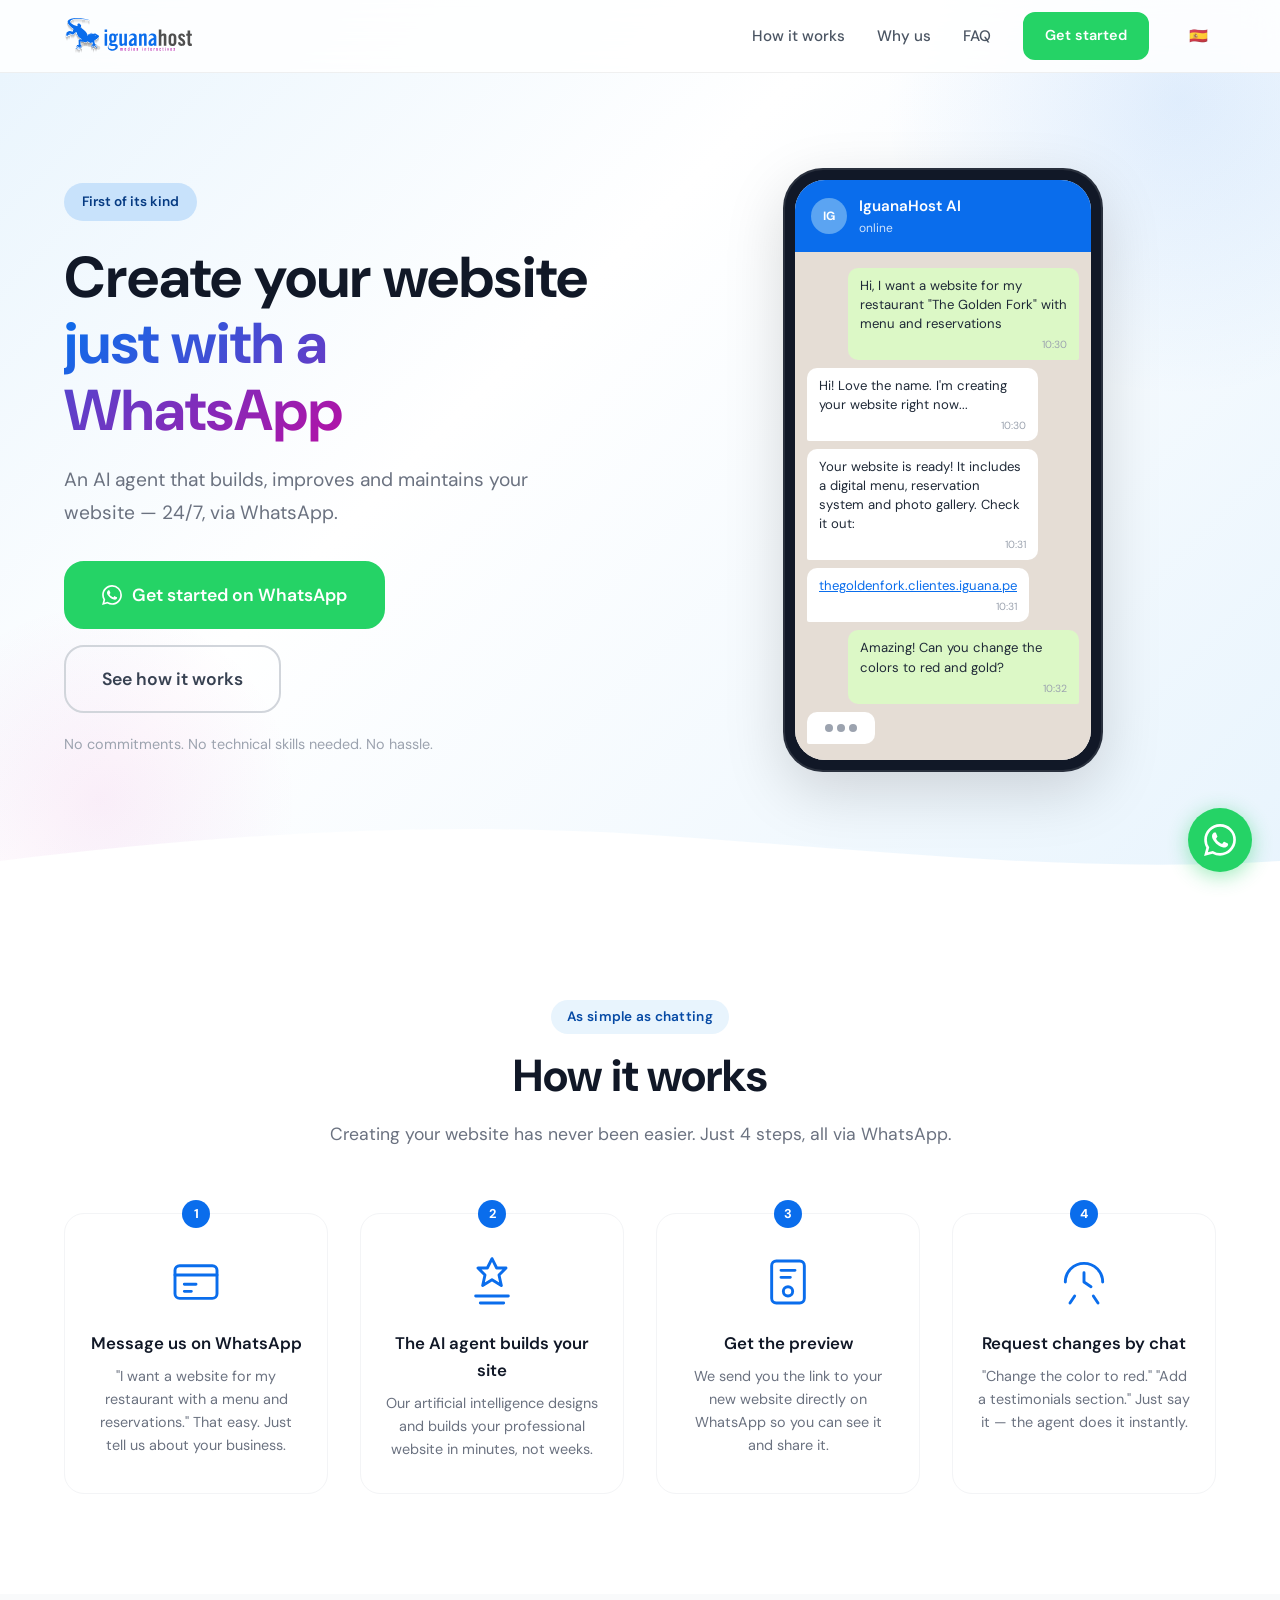
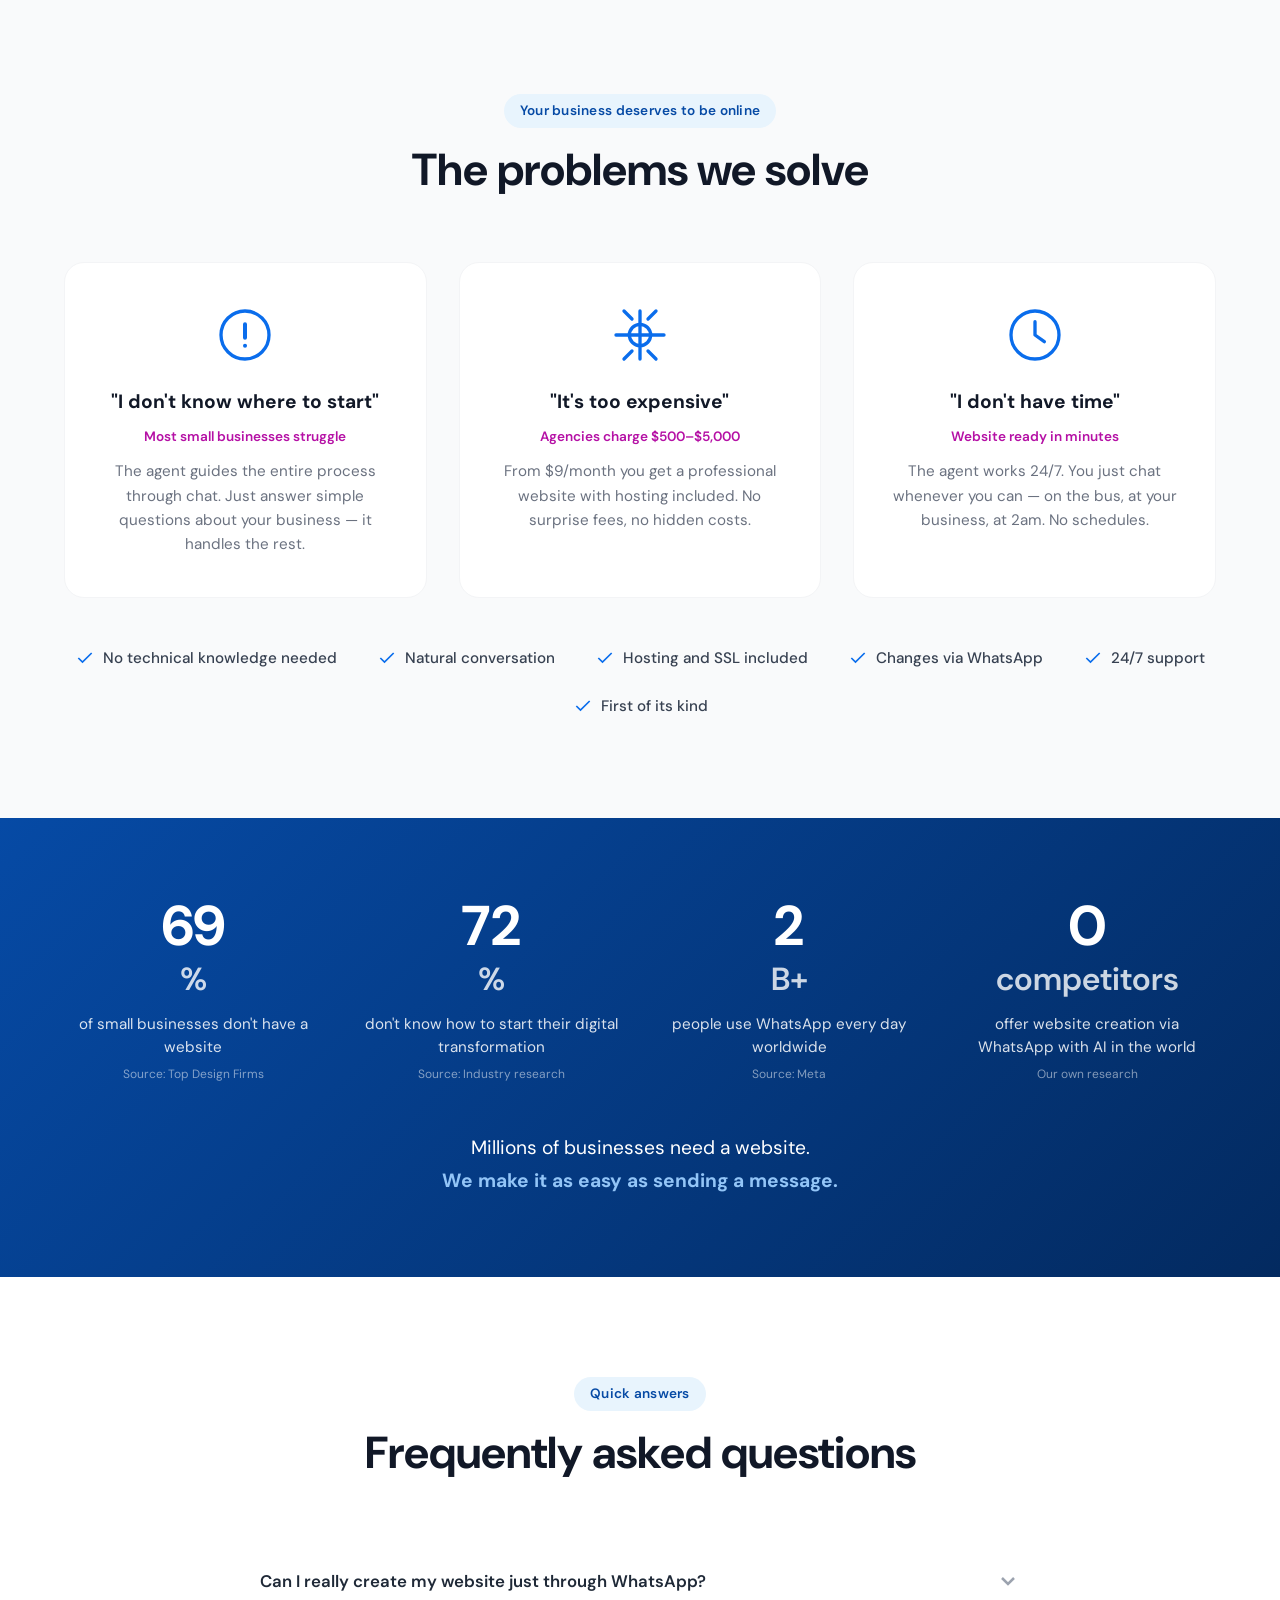
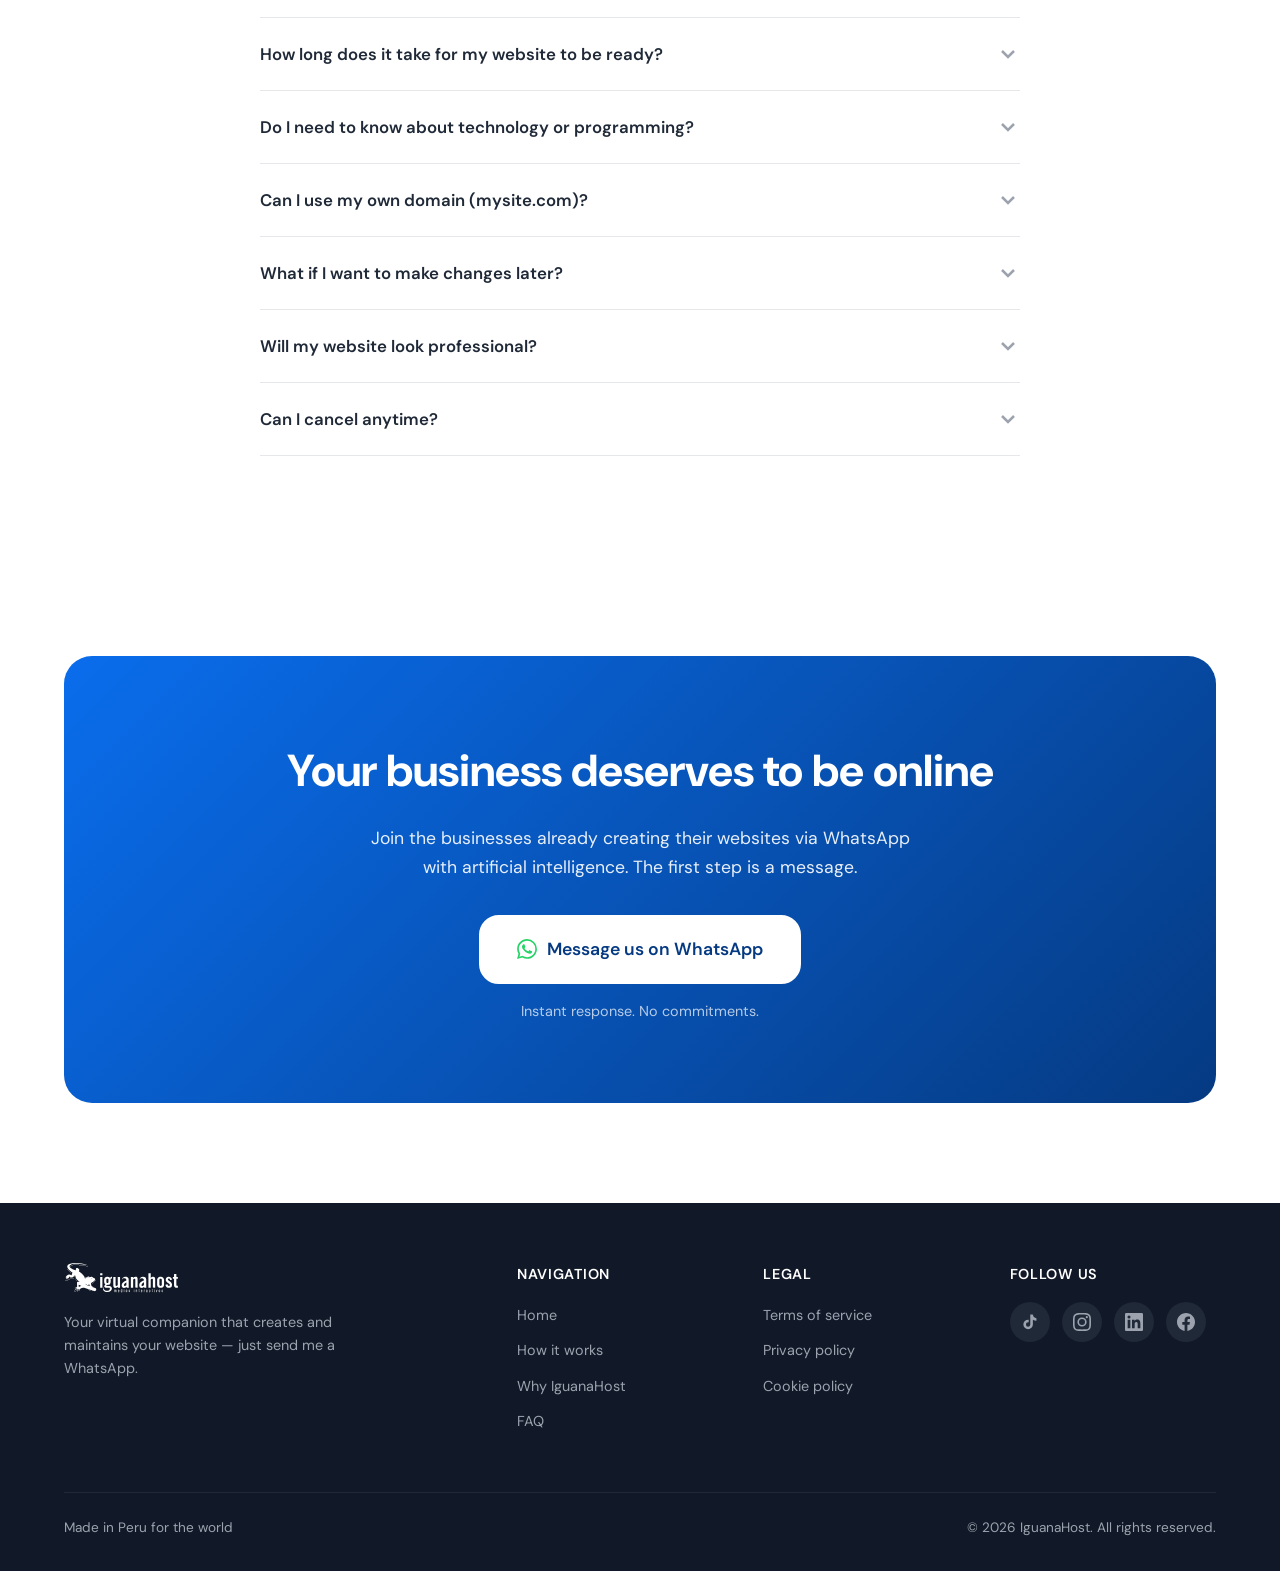
==== commit 6baa56dd: "Quitar el dominio viejo: dominios de prueba en clientes.iguana.pe Co-Authored-By: Claude Opus 5.5 <n" ====
--- a/en/index.html
+++ b/en/index.html
@@ -106,7 +106,7 @@
                   <span class="chat__time">10:31</span>
                 </div>
                 <div class="chat__msg chat__msg--received chat__msg--link">
-                  <p>thegoldenfork.iguana.lat</p>
+                  <p>thegoldenfork.clientes.iguana.pe</p>
                   <span class="chat__time">10:31</span>
                 </div>
                 <div class="chat__msg chat__msg--sent">
@@ -564,7 +564,7 @@
             <svg class="faq__chevron" viewBox="0 0 24 24" fill="none" stroke="currentColor" stroke-width="2.5"><path d="M6 9l6 6 6-6"/></svg>
           </button>
           <div class="faq__answer">
-            <p>Yes, we help you connect your own domain. We also offer free subdomains like yourbusiness.iguana.lat so you can get started immediately while you configure your domain.</p>
+            <p>Yes, we help you connect your own domain. We also offer free subdomains like yourbusiness.clientes.iguana.pe so you can get started immediately while you configure your domain.</p>
           </div>
         </div>
         <div class="faq__item">
